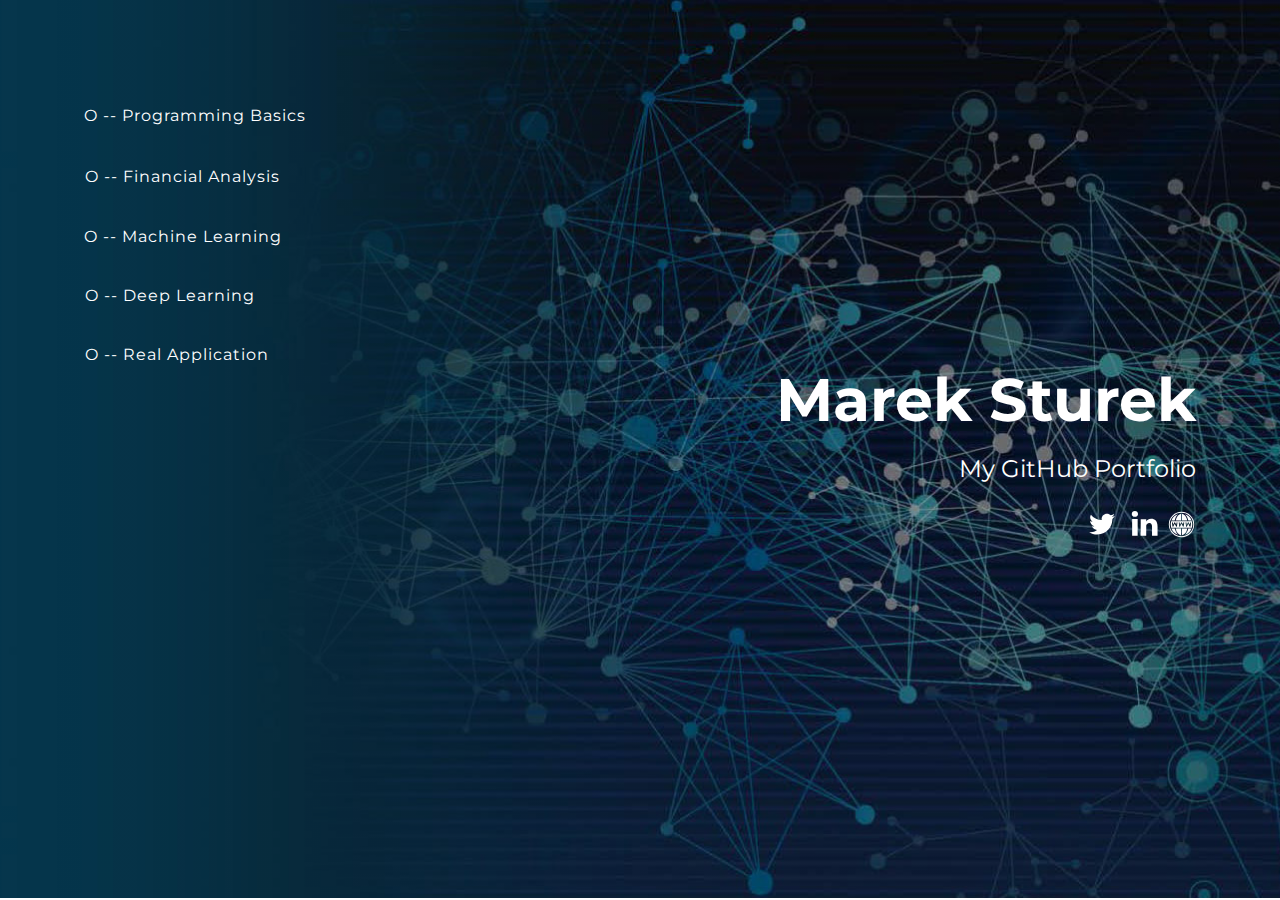
==== Page-1.html @ 482844d3 "Update Page-1.html" ====
<!DOCTYPE html>
<html style="font-size: 16px;">
  <head>
    <meta name="viewport" content="width=device-width, initial-scale=1.0">
    <meta charset="utf-8">
    <meta name="keywords" content="Marek Sturek, My GitHub Portfolio">
    <meta name="description" content="">
    <meta name="page_type" content="np-template-header-footer-from-plugin">
    <title>Page 1</title>
    <link rel="stylesheet" href="nicepage.css" media="screen">
<link rel="stylesheet" href="Page-1.css" media="screen">
    <script class="u-script" type="text/javascript" src="jquery.js" defer=""></script>
    <script class="u-script" type="text/javascript" src="nicepage.js" defer=""></script>
    <meta name="generator" content="Nicepage 2.26.5, nicepage.com">
    <link id="u-theme-google-font" rel="stylesheet" href="https://fonts.googleapis.com/css?family=Open+Sans:300,300i,400,400i,600,600i,700,700i,800,800i">
    <link id="u-page-google-font" rel="stylesheet" href="https://fonts.googleapis.com/css?family=Montserrat:100,100i,200,200i,300,300i,400,400i,500,500i,600,600i,700,700i,800,800i,900,900i">
    
    
    <script type="application/ld+json">{
		"@context": "http://schema.org",
		"@type": "Organization",
		"name": "mareksturekgithub",
		"url": "index.html"
}</script>
    <meta property="og:title" content="Page 1">
    <meta property="og:type" content="website">
    <meta name="theme-color" content="#73a3de">
    <link rel="canonical" href="index.html">
    <meta property="og:url" content="index.html">
  </head>
  <body class="u-body">
    <section class="u-clearfix u-image u-shading u-section-1" src="" id="sec-0c7f">
      <div class="u-clearfix u-sheet u-sheet-1">
        <div class="u-border-1 u-border-white u-line u-line-vertical u-line-1"></div>
        <a href="https://github.com/mareksturek/deep-learning" class="u-btn u-button-style u-custom-font u-font-montserrat u-none u-btn-1">| -- Deep Learning</a>
        <a href="https://github.com/mareksturek/deep-learning" class="u-btn u-button-style u-custom-font u-font-montserrat u-none u-btn-2">| -- Deep Learning</a>
        <a href="https://github.com/mareksturek/programming-basics" class="u-btn u-button-style u-custom-font u-font-montserrat u-none u-btn-3">O -- Programming Basics</a>
        <div class="u-shape u-shape-circle u-white u-shape-1"></div>
        <a href="https://github.com/mareksturek/financial-analysis" class="u-btn u-button-style u-custom-font u-font-montserrat u-none u-btn-4">O -- Financial Analysis</a>
        <div class="u-shape u-shape-circle u-white u-shape-2"></div>
        <a href="https://github.com/mareksturek/machine-learning" class="u-btn u-button-style u-custom-font u-font-montserrat u-none u-btn-5">O -- Machine Learning</a>
        <div class="u-shape u-shape-circle u-white u-shape-3"></div>
        <a href="https://github.com/mareksturek/deep-learning" class="u-btn u-button-style u-custom-font u-font-montserrat u-none u-btn-6">O -- Deep Learning</a>
        <div class="u-shape u-shape-circle u-white u-shape-4"></div>
        <a href="https://github.com/mareksturek/real-application" class="u-btn u-button-style u-custom-font u-font-montserrat u-none u-btn-7">O -- Real Application</a>
        <h1 class="u-align-right u-custom-font u-font-montserrat u-text u-title u-text-1">Marek Sturek</h1>
        <div class="u-shape u-shape-circle u-white u-shape-5"></div>
        <h2 class="u-align-right u-custom-font u-font-montserrat u-text u-text-2">My GitHub Portfolio</h2>
        <div class="u-align-left u-social-icons u-spacing-10 u-social-icons-1">
          <a class="u-social-url" target="_blank" href="https://twitter.com/mareksturek"><span class="u-icon u-icon-circle u-social-twitter u-social-type-logo u-icon-1"><svg class="u-svg-link" preserveAspectRatio="xMidYMin slice" viewBox="0 0 112 112" style=""><use xmlns:xlink="http://www.w3.org/1999/xlink" xlink:href="#svg-ea26"></use></svg><svg xmlns="http://www.w3.org/2000/svg" xmlns:xlink="http://www.w3.org/1999/xlink" version="1.1" xml:space="preserve" class="u-svg-content" viewBox="0 0 112 112" x="0px" y="0px" id="svg-ea26"><path d="M92.2,38.2c0,0.8,0,1.6,0,2.3c0,24.3-18.6,52.4-52.6,52.4c-10.6,0.1-20.2-2.9-28.5-8.2 c1.4,0.2,2.9,0.2,4.4,0.2c8.7,0,16.7-2.9,23-7.9c-8.1-0.2-14.9-5.5-17.3-12.8c1.1,0.2,2.4,0.2,3.4,0.2c1.6,0,3.3-0.2,4.8-0.7 c-8.4-1.6-14.9-9.2-14.9-18c0-0.2,0-0.2,0-0.2c2.5,1.4,5.4,2.2,8.4,2.3c-5-3.3-8.3-8.9-8.3-15.4c0-3.4,1-6.5,2.5-9.2 c9.1,11.1,22.7,18.5,38,19.2c-0.2-1.4-0.4-2.8-0.4-4.3c0.1-10,8.3-18.2,18.5-18.2c5.4,0,10.1,2.2,13.5,5.7c4.3-0.8,8.1-2.3,11.7-4.5 c-1.4,4.3-4.3,7.9-8.1,10.1c3.7-0.4,7.3-1.4,10.6-2.9C98.9,32.3,95.7,35.5,92.2,38.2z"></path></svg></span>
          </a>
          <a class="u-social-url" target="_blank" href="https://linkedin.com/in/mareksturek/"><span class="u-icon u-icon-circle u-social-linkedin u-social-type-logo u-icon-2"><svg class="u-svg-link" preserveAspectRatio="xMidYMin slice" viewBox="0 0 112 112" style=""><use xmlns:xlink="http://www.w3.org/1999/xlink" xlink:href="#svg-c230"></use></svg><svg xmlns="http://www.w3.org/2000/svg" xmlns:xlink="http://www.w3.org/1999/xlink" version="1.1" xml:space="preserve" class="u-svg-content" viewBox="0 0 112 112" x="0px" y="0px" id="svg-c230"><path d="M33.8,96.8H14.5v-58h19.3V96.8z M24.1,30.9L24.1,30.9c-6.6,0-10.8-4.5-10.8-10.1c0-5.8,4.3-10.1,10.9-10.1 S34.9,15,35.1,20.8C35.1,26.4,30.8,30.9,24.1,30.9z M103.3,96.8H84.1v-31c0-7.8-2.7-13.1-9.8-13.1c-5.3,0-8.5,3.6-9.9,7.1 c-0.6,1.3-0.6,3-0.6,4.8V97H44.5c0,0,0.3-52.6,0-58h19.3v8.2c2.6-3.9,7.2-9.6,17.4-9.6c12.7,0,22.2,8.4,22.2,26.1V96.8z"></path></svg></span>
          </a>
        </div><span class="u-icon u-icon-circle u-text-white u-icon-3" data-href="https://www.mareksturek.com/" data-target="_blank"><svg class="u-svg-link" preserveAspectRatio="xMidYMin slice" viewBox="0 0 64 64" style=""><use xmlns:xlink="http://www.w3.org/1999/xlink" xlink:href="#svg-a660"></use></svg><svg xmlns="http://www.w3.org/2000/svg" xmlns:xlink="http://www.w3.org/1999/xlink" version="1.1" xml:space="preserve" class="u-svg-content" viewBox="0 0 64 64" id="svg-a660"><g id="WWW"><path d="M9.758,41A24.116,24.116,0,0,0,24.171,54.682c-3.261-2.96-5.84-7.739-7.177-13.682Z"></path><path d="M33,41V55.932C38.3,55.28,42.939,49.487,44.956,41Z"></path><path d="M31,55.932V41H19.044C21.061,49.487,25.705,55.28,31,55.932Z"></path><path d="M54.242,23A24.116,24.116,0,0,0,39.829,9.318c3.261,2.96,5.84,7.739,7.177,13.682Z"></path><path d="M31,23V8.068c-5.3.652-9.939,6.445-11.956,14.932Z"></path><path d="M33,8.068V23H44.956C42.939,14.513,38.3,8.72,33,8.068Z"></path><path d="M24.171,9.318A24.116,24.116,0,0,0,9.758,23h7.236C18.331,17.057,20.91,12.278,24.171,9.318Z"></path><path d="M54.956,25H9.044a23.989,23.989,0,0,0,0,14H54.956a23.989,23.989,0,0,0,0-14ZM21.992,36.124a1,1,0,0,1-.823.862A1.08,1.08,0,0,1,21,37a1,1,0,0,1-.895-.553L17,30.236,13.9,36.447a1,1,0,0,1-1.887-.323l-1-8a1,1,0,0,1,1.984-.248l.591,4.723,2.522-5.046a1.042,1.042,0,0,1,1.79,0L20.417,32.6l.591-4.723a1,1,0,0,1,1.984.248Zm15,0a1,1,0,0,1-.823.862A1.08,1.08,0,0,1,36,37a1,1,0,0,1-.9-.553L32,30.236,28.9,36.447a1,1,0,0,1-1.887-.323l-1-8a1,1,0,1,1,1.984-.248l.591,4.723,2.522-5.046a1.042,1.042,0,0,1,1.79,0L35.417,32.6l.591-4.723a1,1,0,0,1,1.984.248Zm15,0a1,1,0,0,1-.823.862A1.08,1.08,0,0,1,51,37a1,1,0,0,1-.9-.553L47,30.236l-3.1,6.211a1,1,0,0,1-1.887-.323l-1-8a1,1,0,0,1,1.984-.248l.591,4.723,2.522-5.046a1.042,1.042,0,0,1,1.79,0L50.417,32.6l.591-4.723a1,1,0,0,1,1.984.248Z"></path><path d="M39.829,54.682A24.116,24.116,0,0,0,54.242,41H47.006C45.669,46.943,43.09,51.722,39.829,54.682Z"></path><path d="M32,4A28,28,0,1,0,60,32,28.032,28.032,0,0,0,32,4Zm0,54A26,26,0,1,1,58,32,26.03,26.03,0,0,1,32,58Z"></path>
</g></svg></span>
      </div>
    </section>
    
    
    
  </body>
</html>
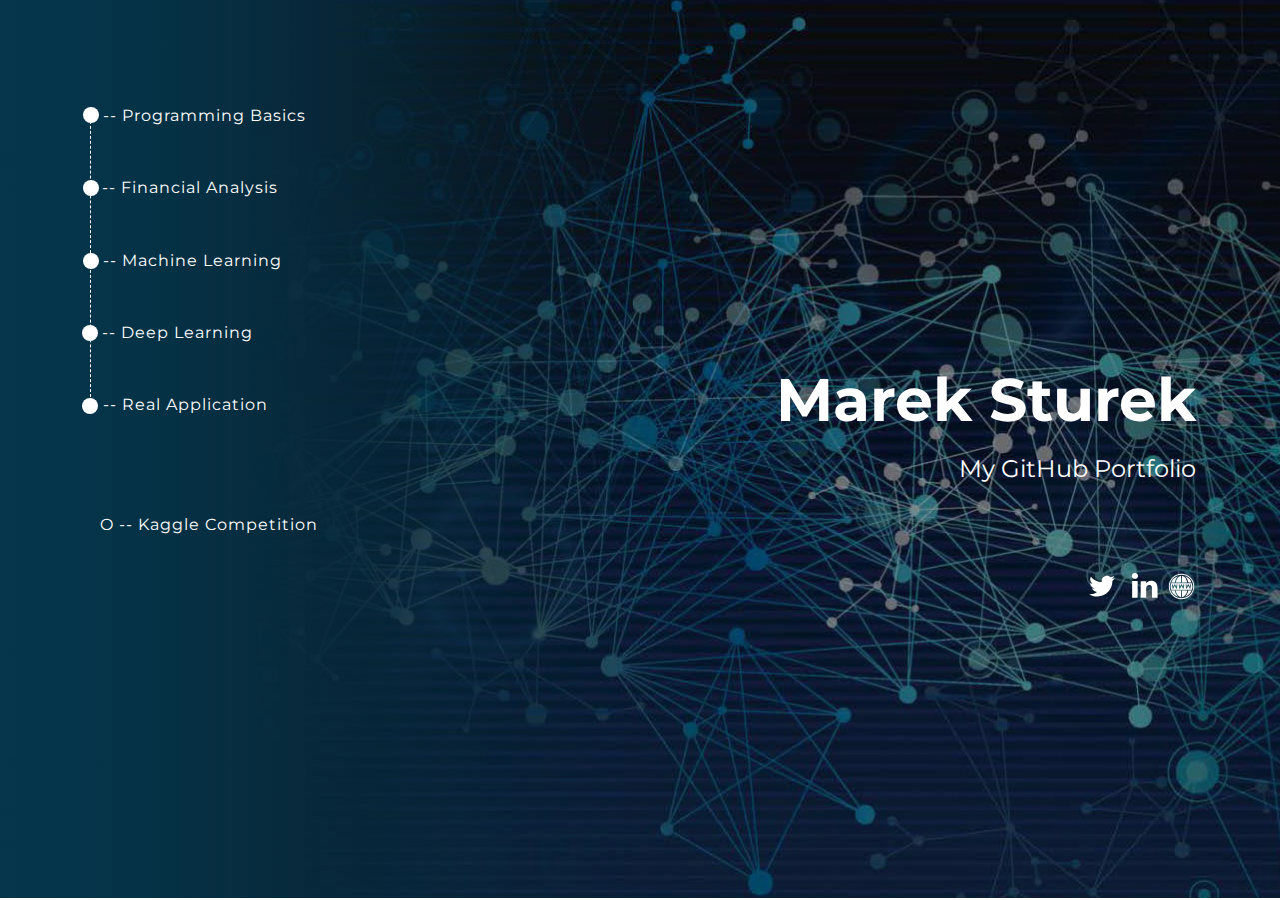
==== commit 2c20f2b9: "Update Page-1.html" ====
--- a/Page-1.html
+++ b/Page-1.html
@@ -45,7 +45,9 @@
         <a href="https://github.com/mareksturek/real-application" class="u-btn u-button-style u-custom-font u-font-montserrat u-none u-btn-7">O -- Real Application</a>
         <h1 class="u-align-right u-custom-font u-font-montserrat u-text u-title u-text-1">Marek Sturek</h1>
         <div class="u-shape u-shape-circle u-white u-shape-5"></div>
+        <div class="u-shape u-shape-circle u-white u-shape-6"></div>
         <h2 class="u-align-right u-custom-font u-font-montserrat u-text u-text-2">My GitHub Portfolio</h2>
+        <a href="https://github.com/mareksturek/kaggle-competition" class="u-btn u-button-style u-custom-font u-font-montserrat u-none u-btn-8">O -- Kaggle Competition</a>
         <div class="u-align-left u-social-icons u-spacing-10 u-social-icons-1">
           <a class="u-social-url" target="_blank" href="https://twitter.com/mareksturek"><span class="u-icon u-icon-circle u-social-twitter u-social-type-logo u-icon-1"><svg class="u-svg-link" preserveAspectRatio="xMidYMin slice" viewBox="0 0 112 112" style=""><use xmlns:xlink="http://www.w3.org/1999/xlink" xlink:href="#svg-ea26"></use></svg><svg xmlns="http://www.w3.org/2000/svg" xmlns:xlink="http://www.w3.org/1999/xlink" version="1.1" xml:space="preserve" class="u-svg-content" viewBox="0 0 112 112" x="0px" y="0px" id="svg-ea26"><path d="M92.2,38.2c0,0.8,0,1.6,0,2.3c0,24.3-18.6,52.4-52.6,52.4c-10.6,0.1-20.2-2.9-28.5-8.2 c1.4,0.2,2.9,0.2,4.4,0.2c8.7,0,16.7-2.9,23-7.9c-8.1-0.2-14.9-5.5-17.3-12.8c1.1,0.2,2.4,0.2,3.4,0.2c1.6,0,3.3-0.2,4.8-0.7 c-8.4-1.6-14.9-9.2-14.9-18c0-0.2,0-0.2,0-0.2c2.5,1.4,5.4,2.2,8.4,2.3c-5-3.3-8.3-8.9-8.3-15.4c0-3.4,1-6.5,2.5-9.2 c9.1,11.1,22.7,18.5,38,19.2c-0.2-1.4-0.4-2.8-0.4-4.3c0.1-10,8.3-18.2,18.5-18.2c5.4,0,10.1,2.2,13.5,5.7c4.3-0.8,8.1-2.3,11.7-4.5 c-1.4,4.3-4.3,7.9-8.1,10.1c3.7-0.4,7.3-1.4,10.6-2.9C98.9,32.3,95.7,35.5,92.2,38.2z"></path></svg></span>
           </a>
--- a/nicepage.css
+++ b/nicepage.css
@@ -30217,7 +30217,7 @@
 .u-header .u-menu-1 {width: auto} }
 
 @media (max-width: 767px){ .u-header .u-image-1 {width: auto} }
-
+@media (max-width: 575px){ .u-header .u-image-1 {width: 64px} }
  .u-footer .u-sheet-1 {min-height: 120px} 
 @media (max-width: 1199px){ .u-footer .u-sheet-1 {min-height: 99px} }
 @media (max-width: 991px){ .u-footer .u-sheet-1 {min-height: 76px} }
--- a/Page-1.css
+++ b/Page-1.css
@@ -1,63 +1,94 @@
 .u-section-1 {background-image: linear-gradient(0deg, rgba(0,0,0,0.4), rgba(0,0,0,0.4)), url("images/Background.jpg"); background-position: 50% 50%}
 .u-section-1 .u-sheet-1 {min-height: 898px}
+.u-section-1 .u-line-1 {border-style: dashed; left: 20px; top: 111px; position: absolute; height: 296px; transform-origin: center top 0}
 .u-section-1 .u-btn-1 {border-style: none; font-size: 1rem; margin: -53px auto 0 171px; padding: 0}
 .u-section-1 .u-btn-2 {border-style: none; font-size: 1rem; margin: 7px auto 0 202px; padding: 0}
 .u-section-1 .u-btn-3 {border-style: none; font-size: 1rem; margin: 106px auto 0 14px; padding: 0}
-.u-section-1 .u-btn-4 {border-style: none; font-size: 1rem; margin: 39px auto 0 15px; padding: 0}
-.u-section-1 .u-btn-5 {border-style: none; font-size: 1rem; margin: 37px auto 0 14px; padding: 0}
-.u-section-1 .u-btn-6 {border-style: none; font-size: 1rem; margin: 37px auto 0 15px; padding: 0}
-.u-section-1 .u-btn-7 {border-style: none; font-size: 1rem; margin: 37px auto 0 15px; padding: 0}
-.u-section-1 .u-text-1 {font-size: 3.75rem; margin: 0 14px 0 378px}
-.u-section-1 .u-text-2 {font-weight: 400; font-size: 1.5rem; margin: 22px 14px 0 451px}
+.u-section-1 .u-shape-1 {width: 16px; height: 16px; margin: -20px auto 0 13px}
+.u-section-1 .u-btn-4 {border-style: none; font-size: 1rem; margin: 54px auto 0 13px; padding: 0}
+.u-section-1 .u-shape-2 {width: 16px; height: 16px; margin: -20px auto 0 13px}
+.u-section-1 .u-btn-5 {border-style: none; font-size: 1rem; margin: 54px auto 0 14px; padding: 0}
+.u-section-1 .u-shape-3 {width: 16px; height: 16px; margin: -19px auto 0 13px}
+.u-section-1 .u-btn-6 {border-style: none; font-size: 1rem; margin: 53px auto 0 13px; padding: 0}
+.u-section-1 .u-shape-4 {width: 16px; height: 16px; margin: -19px auto 0 12px}
+.u-section-1 .u-btn-7 {border-style: none; font-size: 1rem; margin: 53px auto 0 14px; padding: 0}
+.u-section-1 .u-text-1 {font-size: 3.75rem; margin: -50px 14px 0 378px}
+.u-section-1 .u-shape-5 {width: 16px; height: 16px; margin: -35px auto 0 12px}
+.u-section-1 .u-text-2 {font-weight: 400; font-size: 1.5rem; margin: 41px 14px 0 451px}
 .u-section-1 .u-social-icons-1 {height: 32px; min-height: 16px; width: 74px; min-width: 42px; white-space: nowrap; margin: 24px 50px 0 auto}
 .u-section-1 .u-icon-1 {height: 100%}
 .u-section-1 .u-icon-2 {height: 100%}
 .u-section-1 .u-icon-3 {height: 29px; width: 29px; background-image: none; margin: -30px 14px 60px auto} 
 
 @media (max-width: 1199px){ .u-section-1 .u-sheet-1 {min-height: 740px}
+.u-section-1 .u-line-1 {left: 60px; top: 153px}
 .u-section-1 .u-btn-1 {margin-top: -101px; margin-left: 0}
 .u-section-1 .u-btn-2 {margin-left: 2px}
 .u-section-1 .u-btn-3 {margin-top: 198px; margin-left: 54px}
-.u-section-1 .u-btn-4 {margin-top: 25px; margin-left: 55px}
-.u-section-1 .u-btn-5 {margin-top: 25px; margin-left: 54px}
-.u-section-1 .u-btn-6 {margin-top: 25px; margin-left: 54px}
-.u-section-1 .u-btn-7 {margin-top: 25px; margin-left: 54px}
-.u-section-1 .u-text-1 {width: auto; margin-top: -44px; margin-right: 33px; margin-left: 222px}
-.u-section-1 .u-text-2 {width: auto; margin-top: 20px; margin-right: 33px; margin-left: 132px}
+.u-section-1 .u-shape-1 {margin-left: 53px}
+.u-section-1 .u-btn-4 {margin-left: 55px}
+.u-section-1 .u-shape-2 {margin-left: 53px}
+.u-section-1 .u-btn-5 {margin-top: 55px; margin-left: 54px}
+.u-section-1 .u-shape-3 {margin-top: -20px; margin-left: 53px}
+.u-section-1 .u-btn-6 {margin-top: 54px; margin-left: 54px}
+.u-section-1 .u-shape-4 {margin-top: -18px; margin-left: 52px}
+.u-section-1 .u-btn-7 {margin-top: 51px; margin-left: 54px}
+.u-section-1 .u-text-1 {width: auto; margin-top: -143px; margin-right: 33px; margin-left: 222px}
+.u-section-1 .u-shape-5 {margin-top: 60px; margin-left: 52px}
+.u-section-1 .u-text-2 {width: auto; margin-top: -59px; margin-right: 33px; margin-left: 132px}
 .u-section-1 .u-social-icons-1 {margin-top: 26px; margin-right: 69px}
 .u-section-1 .u-icon-3 {margin-right: 33px} }
 
 @media (max-width: 991px){ .u-section-1 .u-sheet-1 {min-height: 653px}
+.u-section-1 .u-line-1 {left: 25px; top: 72px}
 .u-section-1 .u-btn-1 {margin-top: -154px}
 .u-section-1 .u-btn-2 {margin-left: 0}
 .u-section-1 .u-btn-3 {margin-top: 170px; margin-left: 19px}
-.u-section-1 .u-btn-4 {margin-top: 24px; margin-left: 19px}
-.u-section-1 .u-btn-5 {margin-top: 24px; margin-left: 19px}
-.u-section-1 .u-btn-6 {margin-top: 24px; margin-left: 19px}
-.u-section-1 .u-btn-7 {margin-top: 24px; margin-left: 19px}
-.u-section-1 .u-text-1 {margin-top: 21px; margin-right: 7px; margin-left: 158px}
-.u-section-1 .u-text-2 {margin-top: 7px; margin-right: 7px; margin-left: -7px}
+.u-section-1 .u-shape-1 {margin-top: -17px; margin-left: 18px}
+.u-section-1 .u-btn-4 {margin-top: 52px; margin-left: 19px}
+.u-section-1 .u-shape-2 {margin-left: 17px}
+.u-section-1 .u-btn-5 {margin-left: 19px}
+.u-section-1 .u-shape-3 {margin-left: 18px}
+.u-section-1 .u-btn-6 {margin-left: 19px}
+.u-section-1 .u-shape-4 {margin-left: 17px}
+.u-section-1 .u-btn-7 {margin-top: 52px; margin-left: 19px}
+.u-section-1 .u-text-1 {margin-top: -83px; margin-right: 7px; margin-left: 158px}
+.u-section-1 .u-shape-5 {margin-top: -1px; margin-left: 18px}
+.u-section-1 .u-text-2 {margin-top: -8px; margin-right: 7px; margin-left: 245px}
 .u-section-1 .u-social-icons-1 {margin-top: 19px; margin-right: 43px}
 .u-section-1 .u-icon-3 {margin-right: 7px} }
 
 @media (max-width: 767px){ .u-section-1 .u-sheet-1 {min-height: 859px}
+.u-section-1 .u-line-1 {left: 56px; top: 150px; height: 437px}
 .u-section-1 .u-btn-1 {margin-top: -91px}
 .u-section-1 .u-btn-3 {margin-top: 183px; margin-left: 50px}
-.u-section-1 .u-btn-4 {margin-left: 51px}
-.u-section-1 .u-btn-5 {margin-left: 51px}
-.u-section-1 .u-btn-6 {margin-left: 51px}
-.u-section-1 .u-btn-7 {margin-top: 195px; margin-left: 50px}
-.u-section-1 .u-text-1 {margin-top: -160px; margin-left: 50px}
-.u-section-1 .u-social-icons-1 {margin-top: 15px} }
+.u-section-1 .u-shape-1 {margin-top: -20px; margin-left: 49px}
+.u-section-1 .u-btn-4 {margin-top: 54px; margin-left: 49px}
+.u-section-1 .u-shape-2 {margin-top: -19px; margin-left: 49px}
+.u-section-1 .u-btn-5 {margin-top: 53px; margin-left: 50px}
+.u-section-1 .u-shape-3 {margin-top: -19px; margin-left: 49px}
+.u-section-1 .u-btn-6 {margin-top: 53px; margin-left: 49px}
+.u-section-1 .u-shape-4 {margin-top: -21px; margin-left: 48px}
+.u-section-1 .u-btn-7 {margin-top: 196px; margin-left: 50px}
+.u-section-1 .u-text-1 {margin-top: -156px; margin-left: 50px}
+.u-section-1 .u-shape-5 {margin-top: 71px; margin-left: 48px}
+.u-section-1 .u-text-2 {margin-top: -80px; margin-left: -7px}
+.u-section-1 .u-social-icons-1 {margin-top: 11px} }
 
 @media (max-width: 575px){ .u-section-1 .u-sheet-1 {min-height: 899px}
+.u-section-1 .u-line-1 {left: 20px; top: 90px; height: 203px}
 .u-section-1 .u-btn-1 {margin-top: -117px}
 .u-section-1 .u-btn-3 {margin-top: 151px; margin-left: 14px}
-.u-section-1 .u-btn-4 {margin-top: 26px; margin-left: 14px}
-.u-section-1 .u-btn-5 {margin-top: 26px; margin-left: 14px}
-.u-section-1 .u-btn-6 {margin-top: 26px; margin-left: 14px}
-.u-section-1 .u-btn-7 {margin-top: 27px; margin-left: 14px}
+.u-section-1 .u-shape-1 {margin-top: -19px; margin-left: 13px}
+.u-section-1 .u-btn-4 {margin-top: 29px; margin-left: 14px}
+.u-section-1 .u-shape-2 {margin-left: 12px}
+.u-section-1 .u-btn-5 {margin-top: 29px; margin-left: 14px}
+.u-section-1 .u-shape-3 {margin-left: 12px}
+.u-section-1 .u-btn-6 {margin-top: 29px; margin-left: 14px}
+.u-section-1 .u-shape-4 {margin-top: -19px; margin-left: 12px}
+.u-section-1 .u-btn-7 {margin-top: 30px; margin-left: 14px}
 .u-section-1 .u-text-1 {font-size: 2.25rem; margin-top: 71px; margin-left: 7px}
-.u-section-1 .u-text-2 {margin-top: 14px}
+.u-section-1 .u-shape-5 {margin-top: -130px; margin-left: 12px}
+.u-section-1 .u-text-2 {margin-top: 128px}
 .u-section-1 .u-social-icons-1 {margin-top: 13px}
 .u-section-1 .u-icon-3 {margin-top: -29px} }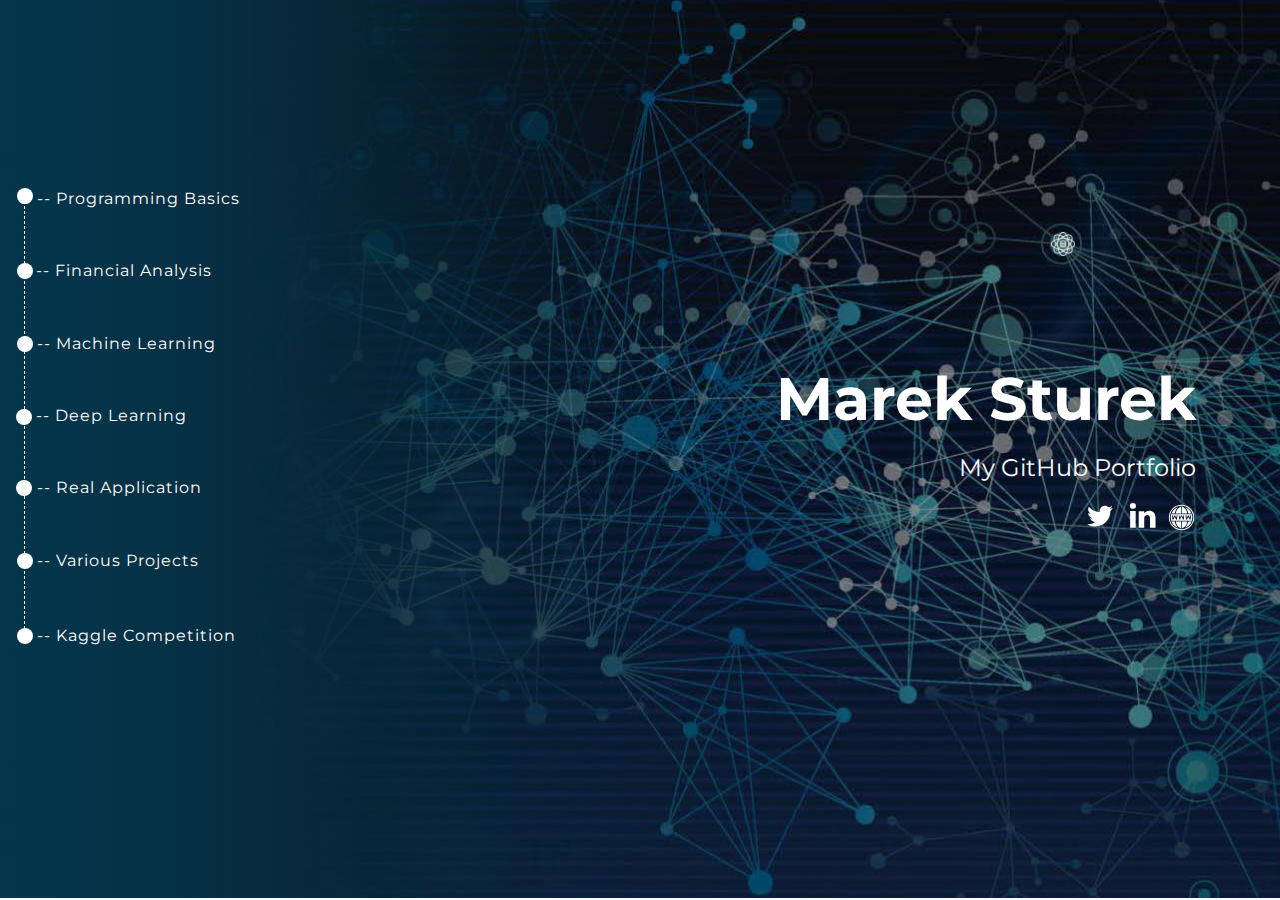
==== commit 98275edf: "Update Page-1.html" ====
--- a/Page-1.html
+++ b/Page-1.html
@@ -11,7 +11,7 @@
 <link rel="stylesheet" href="Page-1.css" media="screen">
     <script class="u-script" type="text/javascript" src="jquery.js" defer=""></script>
     <script class="u-script" type="text/javascript" src="nicepage.js" defer=""></script>
-    <meta name="generator" content="Nicepage 2.26.5, nicepage.com">
+    <meta name="generator" content="Nicepage 2.28.1, nicepage.com">
     <link id="u-theme-google-font" rel="stylesheet" href="https://fonts.googleapis.com/css?family=Open+Sans:300,300i,400,400i,600,600i,700,700i,800,800i">
     <link id="u-page-google-font" rel="stylesheet" href="https://fonts.googleapis.com/css?family=Montserrat:100,100i,200,200i,300,300i,400,400i,500,500i,600,600i,700,700i,800,800i,900,900i">
     
@@ -32,22 +32,19 @@
     <section class="u-clearfix u-image u-shading u-section-1" src="" id="sec-0c7f">
       <div class="u-clearfix u-sheet u-sheet-1">
         <div class="u-border-1 u-border-white u-line u-line-vertical u-line-1"></div>
-        <a href="https://github.com/mareksturek/deep-learning" class="u-btn u-button-style u-custom-font u-font-montserrat u-none u-btn-1">| -- Deep Learning</a>
-        <a href="https://github.com/mareksturek/deep-learning" class="u-btn u-button-style u-custom-font u-font-montserrat u-none u-btn-2">| -- Deep Learning</a>
-        <a href="https://github.com/mareksturek/programming-basics" class="u-btn u-button-style u-custom-font u-font-montserrat u-none u-btn-3">O -- Programming Basics</a>
+        <a href="https://github.com/mareksturek/programming-basics" class="u-btn u-button-style u-custom-font u-font-montserrat u-none u-btn-1">O -- Programming Basics</a>
         <div class="u-shape u-shape-circle u-white u-shape-1"></div>
-        <a href="https://github.com/mareksturek/financial-analysis" class="u-btn u-button-style u-custom-font u-font-montserrat u-none u-btn-4">O -- Financial Analysis</a>
+        <img src="images/ds.png" alt="" class="u-image u-image-default u-image-1" data-image-width="100" data-image-height="100" data-href="https://github.com/mareksturek/mareksturek.github.io/blob/master/mydsportfolio.pdf">
+        <a href="https://github.com/mareksturek/financial-analysis" class="u-btn u-button-style u-custom-font u-font-montserrat u-none u-btn-2">O -- Financial Analysis</a>
         <div class="u-shape u-shape-circle u-white u-shape-2"></div>
-        <a href="https://github.com/mareksturek/machine-learning" class="u-btn u-button-style u-custom-font u-font-montserrat u-none u-btn-5">O -- Machine Learning</a>
+        <a href="https://github.com/mareksturek/machine-learning" class="u-btn u-button-style u-custom-font u-font-montserrat u-none u-btn-3">O -- Machine Learning</a>
         <div class="u-shape u-shape-circle u-white u-shape-3"></div>
-        <a href="https://github.com/mareksturek/deep-learning" class="u-btn u-button-style u-custom-font u-font-montserrat u-none u-btn-6">O -- Deep Learning</a>
+        <a href="https://github.com/mareksturek/deep-learning" class="u-btn u-button-style u-custom-font u-font-montserrat u-none u-btn-4">O -- Deep Learning</a>
         <div class="u-shape u-shape-circle u-white u-shape-4"></div>
-        <a href="https://github.com/mareksturek/real-application" class="u-btn u-button-style u-custom-font u-font-montserrat u-none u-btn-7">O -- Real Application</a>
         <h1 class="u-align-right u-custom-font u-font-montserrat u-text u-title u-text-1">Marek Sturek</h1>
+        <a href="https://github.com/mareksturek/real-application" class="u-btn u-button-style u-custom-font u-font-montserrat u-none u-btn-5">O -- Real Application</a>
         <div class="u-shape u-shape-circle u-white u-shape-5"></div>
-        <div class="u-shape u-shape-circle u-white u-shape-6"></div>
         <h2 class="u-align-right u-custom-font u-font-montserrat u-text u-text-2">My GitHub Portfolio</h2>
-        <a href="https://github.com/mareksturek/kaggle-competition" class="u-btn u-button-style u-custom-font u-font-montserrat u-none u-btn-8">O -- Kaggle Competition</a>
         <div class="u-align-left u-social-icons u-spacing-10 u-social-icons-1">
           <a class="u-social-url" target="_blank" href="https://twitter.com/mareksturek"><span class="u-icon u-icon-circle u-social-twitter u-social-type-logo u-icon-1"><svg class="u-svg-link" preserveAspectRatio="xMidYMin slice" viewBox="0 0 112 112" style=""><use xmlns:xlink="http://www.w3.org/1999/xlink" xlink:href="#svg-ea26"></use></svg><svg xmlns="http://www.w3.org/2000/svg" xmlns:xlink="http://www.w3.org/1999/xlink" version="1.1" xml:space="preserve" class="u-svg-content" viewBox="0 0 112 112" x="0px" y="0px" id="svg-ea26"><path d="M92.2,38.2c0,0.8,0,1.6,0,2.3c0,24.3-18.6,52.4-52.6,52.4c-10.6,0.1-20.2-2.9-28.5-8.2 c1.4,0.2,2.9,0.2,4.4,0.2c8.7,0,16.7-2.9,23-7.9c-8.1-0.2-14.9-5.5-17.3-12.8c1.1,0.2,2.4,0.2,3.4,0.2c1.6,0,3.3-0.2,4.8-0.7 c-8.4-1.6-14.9-9.2-14.9-18c0-0.2,0-0.2,0-0.2c2.5,1.4,5.4,2.2,8.4,2.3c-5-3.3-8.3-8.9-8.3-15.4c0-3.4,1-6.5,2.5-9.2 c9.1,11.1,22.7,18.5,38,19.2c-0.2-1.4-0.4-2.8-0.4-4.3c0.1-10,8.3-18.2,18.5-18.2c5.4,0,10.1,2.2,13.5,5.7c4.3-0.8,8.1-2.3,11.7-4.5 c-1.4,4.3-4.3,7.9-8.1,10.1c3.7-0.4,7.3-1.4,10.6-2.9C98.9,32.3,95.7,35.5,92.2,38.2z"></path></svg></span>
           </a>
@@ -55,6 +52,10 @@
           </a>
         </div><span class="u-icon u-icon-circle u-text-white u-icon-3" data-href="https://www.mareksturek.com/" data-target="_blank"><svg class="u-svg-link" preserveAspectRatio="xMidYMin slice" viewBox="0 0 64 64" style=""><use xmlns:xlink="http://www.w3.org/1999/xlink" xlink:href="#svg-a660"></use></svg><svg xmlns="http://www.w3.org/2000/svg" xmlns:xlink="http://www.w3.org/1999/xlink" version="1.1" xml:space="preserve" class="u-svg-content" viewBox="0 0 64 64" id="svg-a660"><g id="WWW"><path d="M9.758,41A24.116,24.116,0,0,0,24.171,54.682c-3.261-2.96-5.84-7.739-7.177-13.682Z"></path><path d="M33,41V55.932C38.3,55.28,42.939,49.487,44.956,41Z"></path><path d="M31,55.932V41H19.044C21.061,49.487,25.705,55.28,31,55.932Z"></path><path d="M54.242,23A24.116,24.116,0,0,0,39.829,9.318c3.261,2.96,5.84,7.739,7.177,13.682Z"></path><path d="M31,23V8.068c-5.3.652-9.939,6.445-11.956,14.932Z"></path><path d="M33,8.068V23H44.956C42.939,14.513,38.3,8.72,33,8.068Z"></path><path d="M24.171,9.318A24.116,24.116,0,0,0,9.758,23h7.236C18.331,17.057,20.91,12.278,24.171,9.318Z"></path><path d="M54.956,25H9.044a23.989,23.989,0,0,0,0,14H54.956a23.989,23.989,0,0,0,0-14ZM21.992,36.124a1,1,0,0,1-.823.862A1.08,1.08,0,0,1,21,37a1,1,0,0,1-.895-.553L17,30.236,13.9,36.447a1,1,0,0,1-1.887-.323l-1-8a1,1,0,0,1,1.984-.248l.591,4.723,2.522-5.046a1.042,1.042,0,0,1,1.79,0L20.417,32.6l.591-4.723a1,1,0,0,1,1.984.248Zm15,0a1,1,0,0,1-.823.862A1.08,1.08,0,0,1,36,37a1,1,0,0,1-.9-.553L32,30.236,28.9,36.447a1,1,0,0,1-1.887-.323l-1-8a1,1,0,1,1,1.984-.248l.591,4.723,2.522-5.046a1.042,1.042,0,0,1,1.79,0L35.417,32.6l.591-4.723a1,1,0,0,1,1.984.248Zm15,0a1,1,0,0,1-.823.862A1.08,1.08,0,0,1,51,37a1,1,0,0,1-.9-.553L47,30.236l-3.1,6.211a1,1,0,0,1-1.887-.323l-1-8a1,1,0,0,1,1.984-.248l.591,4.723,2.522-5.046a1.042,1.042,0,0,1,1.79,0L50.417,32.6l.591-4.723a1,1,0,0,1,1.984.248Z"></path><path d="M39.829,54.682A24.116,24.116,0,0,0,54.242,41H47.006C45.669,46.943,43.09,51.722,39.829,54.682Z"></path><path d="M32,4A28,28,0,1,0,60,32,28.032,28.032,0,0,0,32,4Zm0,54A26,26,0,1,1,58,32,26.03,26.03,0,0,1,32,58Z"></path>
 </g></svg></span>
+        <div class="u-shape u-shape-circle u-white u-shape-6"></div>
+        <a href="https://github.com/mareksturek/various-projects" class="u-btn u-button-style u-custom-font u-font-montserrat u-none u-btn-6">O -- Various Projects</a>
+        <div class="u-shape u-shape-circle u-white u-shape-7"></div>
+        <a href="https://github.com/mareksturek/kaggle-competition" class="u-btn u-button-style u-custom-font u-font-montserrat u-none u-btn-7">O -- Kaggle Competition</a>
       </div>
     </section>
     
--- a/nicepage.css
+++ b/nicepage.css
@@ -4305,7 +4305,6 @@
 .u-text:not(ul):not(ol):not(p):not(.u-post-content):not(.u-block-content):not(.u-product-desc) a,
 .u-text:not(ul):not(ol):not(p):not(.u-post-content):not(.u-block-content):not(.u-product-desc) a:hover {
   text-decoration: none;
-  border-width: 0;
 }
 .u-link,
 a {
@@ -4405,6 +4404,7 @@
   transition: border-color ease-in-out 0.15s, box-shadow ease-in-out 0.15s;
   background-color: transparent;
   color: inherit;
+  height: auto;
 }
 .u-form-horizontal label,
 .u-form-horizontal input {
@@ -5097,6 +5097,9 @@
 .u-form .u-form-vertical .u-form-group.u-form-agree {
   align-items: baseline;
 }
+.u-form-send-message {
+  z-index: 1;
+}
 .u-form-send-error {
   background: #F95D51;
 }
@@ -7333,6 +7336,413 @@
 blockquote.u-text.u-indent-0 {
   padding-left: 0px;
 }
+ul.u-text li:last-child {
+  margin-bottom: 0;
+}
+.u-vertical-spacing.u-spacing-100 > li:not(:last-child) {
+  margin-right: 0 !important;
+  margin-bottom: 100px;
+}
+.u-vertical-spacing.u-spacing-99 > li:not(:last-child) {
+  margin-right: 0 !important;
+  margin-bottom: 99px;
+}
+.u-vertical-spacing.u-spacing-98 > li:not(:last-child) {
+  margin-right: 0 !important;
+  margin-bottom: 98px;
+}
+.u-vertical-spacing.u-spacing-97 > li:not(:last-child) {
+  margin-right: 0 !important;
+  margin-bottom: 97px;
+}
+.u-vertical-spacing.u-spacing-96 > li:not(:last-child) {
+  margin-right: 0 !important;
+  margin-bottom: 96px;
+}
+.u-vertical-spacing.u-spacing-95 > li:not(:last-child) {
+  margin-right: 0 !important;
+  margin-bottom: 95px;
+}
+.u-vertical-spacing.u-spacing-94 > li:not(:last-child) {
+  margin-right: 0 !important;
+  margin-bottom: 94px;
+}
+.u-vertical-spacing.u-spacing-93 > li:not(:last-child) {
+  margin-right: 0 !important;
+  margin-bottom: 93px;
+}
+.u-vertical-spacing.u-spacing-92 > li:not(:last-child) {
+  margin-right: 0 !important;
+  margin-bottom: 92px;
+}
+.u-vertical-spacing.u-spacing-91 > li:not(:last-child) {
+  margin-right: 0 !important;
+  margin-bottom: 91px;
+}
+.u-vertical-spacing.u-spacing-90 > li:not(:last-child) {
+  margin-right: 0 !important;
+  margin-bottom: 90px;
+}
+.u-vertical-spacing.u-spacing-89 > li:not(:last-child) {
+  margin-right: 0 !important;
+  margin-bottom: 89px;
+}
+.u-vertical-spacing.u-spacing-88 > li:not(:last-child) {
+  margin-right: 0 !important;
+  margin-bottom: 88px;
+}
+.u-vertical-spacing.u-spacing-87 > li:not(:last-child) {
+  margin-right: 0 !important;
+  margin-bottom: 87px;
+}
+.u-vertical-spacing.u-spacing-86 > li:not(:last-child) {
+  margin-right: 0 !important;
+  margin-bottom: 86px;
+}
+.u-vertical-spacing.u-spacing-85 > li:not(:last-child) {
+  margin-right: 0 !important;
+  margin-bottom: 85px;
+}
+.u-vertical-spacing.u-spacing-84 > li:not(:last-child) {
+  margin-right: 0 !important;
+  margin-bottom: 84px;
+}
+.u-vertical-spacing.u-spacing-83 > li:not(:last-child) {
+  margin-right: 0 !important;
+  margin-bottom: 83px;
+}
+.u-vertical-spacing.u-spacing-82 > li:not(:last-child) {
+  margin-right: 0 !important;
+  margin-bottom: 82px;
+}
+.u-vertical-spacing.u-spacing-81 > li:not(:last-child) {
+  margin-right: 0 !important;
+  margin-bottom: 81px;
+}
+.u-vertical-spacing.u-spacing-80 > li:not(:last-child) {
+  margin-right: 0 !important;
+  margin-bottom: 80px;
+}
+.u-vertical-spacing.u-spacing-79 > li:not(:last-child) {
+  margin-right: 0 !important;
+  margin-bottom: 79px;
+}
+.u-vertical-spacing.u-spacing-78 > li:not(:last-child) {
+  margin-right: 0 !important;
+  margin-bottom: 78px;
+}
+.u-vertical-spacing.u-spacing-77 > li:not(:last-child) {
+  margin-right: 0 !important;
+  margin-bottom: 77px;
+}
+.u-vertical-spacing.u-spacing-76 > li:not(:last-child) {
+  margin-right: 0 !important;
+  margin-bottom: 76px;
+}
+.u-vertical-spacing.u-spacing-75 > li:not(:last-child) {
+  margin-right: 0 !important;
+  margin-bottom: 75px;
+}
+.u-vertical-spacing.u-spacing-74 > li:not(:last-child) {
+  margin-right: 0 !important;
+  margin-bottom: 74px;
+}
+.u-vertical-spacing.u-spacing-73 > li:not(:last-child) {
+  margin-right: 0 !important;
+  margin-bottom: 73px;
+}
+.u-vertical-spacing.u-spacing-72 > li:not(:last-child) {
+  margin-right: 0 !important;
+  margin-bottom: 72px;
+}
+.u-vertical-spacing.u-spacing-71 > li:not(:last-child) {
+  margin-right: 0 !important;
+  margin-bottom: 71px;
+}
+.u-vertical-spacing.u-spacing-70 > li:not(:last-child) {
+  margin-right: 0 !important;
+  margin-bottom: 70px;
+}
+.u-vertical-spacing.u-spacing-69 > li:not(:last-child) {
+  margin-right: 0 !important;
+  margin-bottom: 69px;
+}
+.u-vertical-spacing.u-spacing-68 > li:not(:last-child) {
+  margin-right: 0 !important;
+  margin-bottom: 68px;
+}
+.u-vertical-spacing.u-spacing-67 > li:not(:last-child) {
+  margin-right: 0 !important;
+  margin-bottom: 67px;
+}
+.u-vertical-spacing.u-spacing-66 > li:not(:last-child) {
+  margin-right: 0 !important;
+  margin-bottom: 66px;
+}
+.u-vertical-spacing.u-spacing-65 > li:not(:last-child) {
+  margin-right: 0 !important;
+  margin-bottom: 65px;
+}
+.u-vertical-spacing.u-spacing-64 > li:not(:last-child) {
+  margin-right: 0 !important;
+  margin-bottom: 64px;
+}
+.u-vertical-spacing.u-spacing-63 > li:not(:last-child) {
+  margin-right: 0 !important;
+  margin-bottom: 63px;
+}
+.u-vertical-spacing.u-spacing-62 > li:not(:last-child) {
+  margin-right: 0 !important;
+  margin-bottom: 62px;
+}
+.u-vertical-spacing.u-spacing-61 > li:not(:last-child) {
+  margin-right: 0 !important;
+  margin-bottom: 61px;
+}
+.u-vertical-spacing.u-spacing-60 > li:not(:last-child) {
+  margin-right: 0 !important;
+  margin-bottom: 60px;
+}
+.u-vertical-spacing.u-spacing-59 > li:not(:last-child) {
+  margin-right: 0 !important;
+  margin-bottom: 59px;
+}
+.u-vertical-spacing.u-spacing-58 > li:not(:last-child) {
+  margin-right: 0 !important;
+  margin-bottom: 58px;
+}
+.u-vertical-spacing.u-spacing-57 > li:not(:last-child) {
+  margin-right: 0 !important;
+  margin-bottom: 57px;
+}
+.u-vertical-spacing.u-spacing-56 > li:not(:last-child) {
+  margin-right: 0 !important;
+  margin-bottom: 56px;
+}
+.u-vertical-spacing.u-spacing-55 > li:not(:last-child) {
+  margin-right: 0 !important;
+  margin-bottom: 55px;
+}
+.u-vertical-spacing.u-spacing-54 > li:not(:last-child) {
+  margin-right: 0 !important;
+  margin-bottom: 54px;
+}
+.u-vertical-spacing.u-spacing-53 > li:not(:last-child) {
+  margin-right: 0 !important;
+  margin-bottom: 53px;
+}
+.u-vertical-spacing.u-spacing-52 > li:not(:last-child) {
+  margin-right: 0 !important;
+  margin-bottom: 52px;
+}
+.u-vertical-spacing.u-spacing-51 > li:not(:last-child) {
+  margin-right: 0 !important;
+  margin-bottom: 51px;
+}
+.u-vertical-spacing.u-spacing-50 > li:not(:last-child) {
+  margin-right: 0 !important;
+  margin-bottom: 50px;
+}
+.u-vertical-spacing.u-spacing-49 > li:not(:last-child) {
+  margin-right: 0 !important;
+  margin-bottom: 49px;
+}
+.u-vertical-spacing.u-spacing-48 > li:not(:last-child) {
+  margin-right: 0 !important;
+  margin-bottom: 48px;
+}
+.u-vertical-spacing.u-spacing-47 > li:not(:last-child) {
+  margin-right: 0 !important;
+  margin-bottom: 47px;
+}
+.u-vertical-spacing.u-spacing-46 > li:not(:last-child) {
+  margin-right: 0 !important;
+  margin-bottom: 46px;
+}
+.u-vertical-spacing.u-spacing-45 > li:not(:last-child) {
+  margin-right: 0 !important;
+  margin-bottom: 45px;
+}
+.u-vertical-spacing.u-spacing-44 > li:not(:last-child) {
+  margin-right: 0 !important;
+  margin-bottom: 44px;
+}
+.u-vertical-spacing.u-spacing-43 > li:not(:last-child) {
+  margin-right: 0 !important;
+  margin-bottom: 43px;
+}
+.u-vertical-spacing.u-spacing-42 > li:not(:last-child) {
+  margin-right: 0 !important;
+  margin-bottom: 42px;
+}
+.u-vertical-spacing.u-spacing-41 > li:not(:last-child) {
+  margin-right: 0 !important;
+  margin-bottom: 41px;
+}
+.u-vertical-spacing.u-spacing-40 > li:not(:last-child) {
+  margin-right: 0 !important;
+  margin-bottom: 40px;
+}
+.u-vertical-spacing.u-spacing-39 > li:not(:last-child) {
+  margin-right: 0 !important;
+  margin-bottom: 39px;
+}
+.u-vertical-spacing.u-spacing-38 > li:not(:last-child) {
+  margin-right: 0 !important;
+  margin-bottom: 38px;
+}
+.u-vertical-spacing.u-spacing-37 > li:not(:last-child) {
+  margin-right: 0 !important;
+  margin-bottom: 37px;
+}
+.u-vertical-spacing.u-spacing-36 > li:not(:last-child) {
+  margin-right: 0 !important;
+  margin-bottom: 36px;
+}
+.u-vertical-spacing.u-spacing-35 > li:not(:last-child) {
+  margin-right: 0 !important;
+  margin-bottom: 35px;
+}
+.u-vertical-spacing.u-spacing-34 > li:not(:last-child) {
+  margin-right: 0 !important;
+  margin-bottom: 34px;
+}
+.u-vertical-spacing.u-spacing-33 > li:not(:last-child) {
+  margin-right: 0 !important;
+  margin-bottom: 33px;
+}
+.u-vertical-spacing.u-spacing-32 > li:not(:last-child) {
+  margin-right: 0 !important;
+  margin-bottom: 32px;
+}
+.u-vertical-spacing.u-spacing-31 > li:not(:last-child) {
+  margin-right: 0 !important;
+  margin-bottom: 31px;
+}
+.u-vertical-spacing.u-spacing-30 > li:not(:last-child) {
+  margin-right: 0 !important;
+  margin-bottom: 30px;
+}
+.u-vertical-spacing.u-spacing-29 > li:not(:last-child) {
+  margin-right: 0 !important;
+  margin-bottom: 29px;
+}
+.u-vertical-spacing.u-spacing-28 > li:not(:last-child) {
+  margin-right: 0 !important;
+  margin-bottom: 28px;
+}
+.u-vertical-spacing.u-spacing-27 > li:not(:last-child) {
+  margin-right: 0 !important;
+  margin-bottom: 27px;
+}
+.u-vertical-spacing.u-spacing-26 > li:not(:last-child) {
+  margin-right: 0 !important;
+  margin-bottom: 26px;
+}
+.u-vertical-spacing.u-spacing-25 > li:not(:last-child) {
+  margin-right: 0 !important;
+  margin-bottom: 25px;
+}
+.u-vertical-spacing.u-spacing-24 > li:not(:last-child) {
+  margin-right: 0 !important;
+  margin-bottom: 24px;
+}
+.u-vertical-spacing.u-spacing-23 > li:not(:last-child) {
+  margin-right: 0 !important;
+  margin-bottom: 23px;
+}
+.u-vertical-spacing.u-spacing-22 > li:not(:last-child) {
+  margin-right: 0 !important;
+  margin-bottom: 22px;
+}
+.u-vertical-spacing.u-spacing-21 > li:not(:last-child) {
+  margin-right: 0 !important;
+  margin-bottom: 21px;
+}
+.u-vertical-spacing.u-spacing-20 > li:not(:last-child) {
+  margin-right: 0 !important;
+  margin-bottom: 20px;
+}
+.u-vertical-spacing.u-spacing-19 > li:not(:last-child) {
+  margin-right: 0 !important;
+  margin-bottom: 19px;
+}
+.u-vertical-spacing.u-spacing-18 > li:not(:last-child) {
+  margin-right: 0 !important;
+  margin-bottom: 18px;
+}
+.u-vertical-spacing.u-spacing-17 > li:not(:last-child) {
+  margin-right: 0 !important;
+  margin-bottom: 17px;
+}
+.u-vertical-spacing.u-spacing-16 > li:not(:last-child) {
+  margin-right: 0 !important;
+  margin-bottom: 16px;
+}
+.u-vertical-spacing.u-spacing-15 > li:not(:last-child) {
+  margin-right: 0 !important;
+  margin-bottom: 15px;
+}
+.u-vertical-spacing.u-spacing-14 > li:not(:last-child) {
+  margin-right: 0 !important;
+  margin-bottom: 14px;
+}
+.u-vertical-spacing.u-spacing-13 > li:not(:last-child) {
+  margin-right: 0 !important;
+  margin-bottom: 13px;
+}
+.u-vertical-spacing.u-spacing-12 > li:not(:last-child) {
+  margin-right: 0 !important;
+  margin-bottom: 12px;
+}
+.u-vertical-spacing.u-spacing-11 > li:not(:last-child) {
+  margin-right: 0 !important;
+  margin-bottom: 11px;
+}
+.u-vertical-spacing.u-spacing-10 > li:not(:last-child) {
+  margin-right: 0 !important;
+  margin-bottom: 10px;
+}
+.u-vertical-spacing.u-spacing-9 > li:not(:last-child) {
+  margin-right: 0 !important;
+  margin-bottom: 9px;
+}
+.u-vertical-spacing.u-spacing-8 > li:not(:last-child) {
+  margin-right: 0 !important;
+  margin-bottom: 8px;
+}
+.u-vertical-spacing.u-spacing-7 > li:not(:last-child) {
+  margin-right: 0 !important;
+  margin-bottom: 7px;
+}
+.u-vertical-spacing.u-spacing-6 > li:not(:last-child) {
+  margin-right: 0 !important;
+  margin-bottom: 6px;
+}
+.u-vertical-spacing.u-spacing-5 > li:not(:last-child) {
+  margin-right: 0 !important;
+  margin-bottom: 5px;
+}
+.u-vertical-spacing.u-spacing-4 > li:not(:last-child) {
+  margin-right: 0 !important;
+  margin-bottom: 4px;
+}
+.u-vertical-spacing.u-spacing-3 > li:not(:last-child) {
+  margin-right: 0 !important;
+  margin-bottom: 3px;
+}
+.u-vertical-spacing.u-spacing-2 > li:not(:last-child) {
+  margin-right: 0 !important;
+  margin-bottom: 2px;
+}
+.u-vertical-spacing.u-spacing-1 > li:not(:last-child) {
+  margin-right: 0 !important;
+  margin-bottom: 1px;
+}
+.u-vertical-spacing.u-spacing-0 > li:not(:last-child) {
+  margin-right: 0 !important;
+  margin-bottom: 0px;
+}
 .u-backlink {
   position: relative;
   text-align: center;
@@ -7418,7 +7828,6 @@
 .u-image,
 .u-background-effect-image,
 .u-video-poster {
-  border-width: 0;
   object-fit: cover;
   display: block;
   vertical-align: middle;
@@ -7669,6 +8078,11 @@
     flex-direction: column;
   }
 }
+.u-valign-middle > *,
+.u-valign-top > *,
+.u-valign-bottom > * {
+  flex-shrink: 0;
+}
 .u-valign-middle {
   justify-content: center;
 }
@@ -11341,6 +11755,10 @@
   background-color: transparent !important;
   background-image: none !important;
 }
+.u-offcanvas-opened .u-header.u-sticky {
+  z-index: auto;
+  position: absolute !important;
+}
 .u-hide-header .u-header,
 .u-hide-footer .u-footer {
   display: none;
@@ -13153,7 +13571,6 @@
 }
 .u-group {
   display: flex;
-  border-width: 0;
 }
 .u-line.u-line-horizontal {
   border-right-width: 0;
@@ -13164,9 +13581,6 @@
   border-right-width: 0;
   border-bottom-width: 0;
   border-top-width: 0;
-}
-.u-shape {
-  border-width: 0;
 }
 .u-shape-svg {
   border: none !important;
@@ -15910,6 +16324,44 @@
   color: #CCC;
   text-decoration: underline;
 }
+/* previews */
+.pswp__caption {
+  text-align: center;
+}
+.pswp__caption__center {
+  bottom: 3em;
+}
+.pswp__previews {
+  position: absolute;
+  bottom: 0;
+  left: 0;
+  width: 100%;
+  display: flex;
+  flex-flow: row;
+  justify-content: center;
+  background-color: rgba(0, 0, 0, 0.3);
+  overflow: auto;
+  scrollbar-width: none;
+}
+.pswp__previews img {
+  width: 5em;
+  height: 5em;
+  object-fit: cover;
+  opacity: 0.3;
+  transition: opacity 0.3s;
+  cursor: pointer;
+}
+.pswp__previews img:hover {
+  opacity: 1;
+}
+.pswp__previews img.active {
+  opacity: 1;
+  cursor: default;
+}
+.pswp__previews::-webkit-scrollbar {
+  display: none;
+}
+/* end previews  */
 /*end-commonstyles photoswipe*/
 /*begin-commonstyles photoswipe-default*/
 /*! PhotoSwipe Default UI CSS by Dmitry Semenov | photoswipe.com | MIT license */
@@ -16548,8 +17000,26 @@
 .u-no-transition *:after {
   transition: none !important;
 }
-.u-gallery-item {
-  border-width: 0px;
+.u-layout-carousel.u-gallery.u-product-zoom .u-back-slide,
+.u-layout-thumbnails.u-gallery.u-product-zoom .u-back-slide {
+  background-size: contain;
+  background-position: 50% 50%;
+  cursor: zoom-in;
+  overflow: hidden;
+}
+.u-layout-carousel.u-gallery.u-product-zoom .u-back-slide.hover img,
+.u-layout-thumbnails.u-gallery.u-product-zoom .u-back-slide.hover img {
+  opacity: 1;
+}
+.u-layout-carousel.u-gallery.u-product-zoom .u-back-slide img,
+.u-layout-thumbnails.u-gallery.u-product-zoom .u-back-slide img {
+  min-width: 120%;
+  min-height: 120%;
+  height: auto;
+  width: auto;
+  opacity: 0;
+  transition: opacity .5s;
+  pointer-events: none;
 }
 .u-repeater {
   display: grid;
@@ -16558,7 +17028,6 @@
 .u-repeater-item {
   display: flex;
   position: relative;
-  border-width: 0px;
 }
 .u-table table {
   width: 100%;
@@ -16749,24 +17218,34 @@
   font-size: 1em;
   fill: currentColor;
   vertical-align: middle;
+  white-space: nowrap;
+}
+.u-text .u-icon.u-file-icon > img[src],
+.u-btn .u-icon.u-file-icon > img[src],
+.u-table-cell .u-icon.u-file-icon > img[src],
+.u-tab-link .u-icon.u-file-icon > img[src] {
+  display: inline-block;
+  height: 1em;
+  width: auto;
+  line-height: 1;
+  vertical-align: -0.15em;
 }
 .u-text .u-icon > svg,
 .u-btn .u-icon > svg,
 .u-table-cell .u-icon > svg,
 .u-tab-link .u-icon > svg {
   display: inline-block;
-  position: absolute;
-  top: 50%;
-  left: 50%;
   width: 1em;
   height: 1em;
-  transform: translate(-50%, -50%);
   line-height: 1;
-}
-.u-text .u-icon > img,
-.u-btn .u-icon > img,
-.u-table-cell .u-icon > img,
-.u-tab-link .u-icon > img {
+  vertical-align: -0.15em;
+}
+.u-text .u-icon > svg + img,
+.u-btn .u-icon > svg + img,
+.u-table-cell .u-icon > svg + img,
+.u-tab-link .u-icon > svg + img {
+  position: absolute !important;
+  left: 0 !important;
   display: inline !important;
   padding: 0.5em !important;
   margin: 0 !important;
@@ -16785,13 +17264,17 @@
 }
 .u-table-cell .u-btn,
 .u-text .u-btn {
-  display: inline;
+  display: inline-block;
   margin-top: 0;
   margin-bottom: 0;
   vertical-align: baseline;
   white-space: normal;
   text-align: inherit;
 }
+.u-table-cell .u-btn.u-button-link,
+.u-text .u-btn.u-button-link {
+  display: inline;
+}
 .u-slider {
   display: flex;
   flex-direction: column;
@@ -16816,33 +17299,99 @@
   grid-template-columns: repeat(3, auto);
   min-height: 100%;
 }
+.u-layout-thumbnails,
 .u-layout-carousel {
   display: flex;
 }
+.u-layout-thumbnails .u-carousel-inner,
 .u-layout-carousel .u-carousel-inner {
   flex: 1;
 }
+.u-layout-thumbnails .u-carousel-item,
 .u-layout-carousel .u-carousel-item {
   height: 100%;
   flex-direction: column;
 }
+.u-layout-thumbnails .u-carousel-item.u-active,
 .u-layout-carousel .u-carousel-item.u-active,
+.u-layout-thumbnails .u-carousel-item.u-carousel-item-next,
 .u-layout-carousel .u-carousel-item.u-carousel-item-next,
+.u-layout-thumbnails .u-carousel-item.u-carousel-item-prev,
 .u-layout-carousel .u-carousel-item.u-carousel-item-prev {
   display: flex;
 }
+.u-layout-thumbnails .u-carousel-item .u-back-slide,
 .u-layout-carousel .u-carousel-item .u-back-slide {
   position: relative;
 }
-.u-layout-carousel .u-carousel-item .u-over-slide {
+.u-layout-carousel .u-over-slide {
   position: relative;
   height: auto;
 }
-.u-products-item {
-  border-width: 0px;
+.u-layout-thumbnails {
+  flex-direction: column;
+  grid-gap: 0 !important;
+}
+.u-layout-thumbnails .u-over-slide {
+  display: none;
+}
+.u-layout-thumbnails .u-carousel-indicators {
+  display: none;
+}
+.u-layout-thumbnails .u-carousel-thumbnails {
+  padding-left: 0;
+  margin: 0;
+  list-style: none;
+  display: flex;
+  overflow-x: auto;
+}
+.u-layout-thumbnails .u-carousel-thumbnail {
+  flex-shrink: 0;
+  overflow: hidden;
+}
+.u-carousel-thumbnail-image {
+  display: block;
+  width: 100%;
+  height: 100%;
+  object-fit: cover;
+}
+.u-thumbnails-position-bottom {
+  flex-direction: column;
+}
+.u-thumbnails-position-bottom .u-carousel-thumbnails {
+  flex-direction: row;
+  order: 10;
+  overflow-x: auto;
+}
+.u-thumbnails-position-top {
+  flex-direction: column;
+}
+.u-thumbnails-position-top .u-carousel-thumbnails {
+  flex-direction: row;
+  order: -1;
+  overflow-x: auto;
+}
+.u-thumbnails-position-left {
+  flex-direction: row;
+}
+.u-thumbnails-position-left .u-carousel-thumbnails {
+  flex-direction: column;
+  order: -1;
+  overflow-y: auto;
+}
+.u-thumbnails-position-right {
+  flex-direction: row;
+}
+.u-thumbnails-position-right .u-carousel-thumbnails {
+  flex-direction: column;
+  order: 10;
+  overflow-y: auto;
 }
 .u-product {
   display: flex;
+}
+.u-gallery.u-product-control .u-back-image {
+  object-fit: contain;
 }
 .u-product-price {
   display: table;
@@ -16892,7 +17441,6 @@
 .u-dialog {
   display: flex;
   position: relative;
-  border-width: 0;
 }
 .u-dialog-close-button {
   position: absolute;
@@ -16975,7 +17523,6 @@
   margin: 0;
   -webkit-text-decoration-skip: objects;
   border: none;
-  border-width: 0;
   margin: 0 !important;
   position: absolute;
   top: 0;
@@ -17287,9 +17834,6 @@
 .u-carousel-right .u-carousel-inner .u-active.u-carousel-item-left {
   transform: translate3d(100%, 0, 0);
 }
-.u-btn.u-gradient {
-  border-width: 0;
-}
 [class*="u-border-"],
 .u-link[class*="u-border-"] {
   border-style: solid;
@@ -17546,310 +18090,310 @@
 .u-link.u-border-20 {
   border-width: 0 0 20px 0;
 }
-.u-border-radius-0,
-.u-border-radius-0:before,
-.u-border-radius-0 .u-background-effect,
-.u-border-radius-0 > .u-container-layout {
+.u-radius-0,
+.u-radius-0:before,
+.u-radius-0 .u-background-effect,
+.u-radius-0 > .u-container-layout {
   border-radius: 0px !important;
 }
-.u-border-radius-1,
-.u-border-radius-1:before,
-.u-border-radius-1 .u-background-effect,
-.u-border-radius-1 > .u-container-layout {
+.u-radius-1,
+.u-radius-1:before,
+.u-radius-1 .u-background-effect,
+.u-radius-1 > .u-container-layout {
   border-radius: 1px !important;
 }
-.u-border-radius-2,
-.u-border-radius-2:before,
-.u-border-radius-2 .u-background-effect,
-.u-border-radius-2 > .u-container-layout {
+.u-radius-2,
+.u-radius-2:before,
+.u-radius-2 .u-background-effect,
+.u-radius-2 > .u-container-layout {
   border-radius: 2px !important;
 }
-.u-border-radius-3,
-.u-border-radius-3:before,
-.u-border-radius-3 .u-background-effect,
-.u-border-radius-3 > .u-container-layout {
+.u-radius-3,
+.u-radius-3:before,
+.u-radius-3 .u-background-effect,
+.u-radius-3 > .u-container-layout {
   border-radius: 3px !important;
 }
-.u-border-radius-4,
-.u-border-radius-4:before,
-.u-border-radius-4 .u-background-effect,
-.u-border-radius-4 > .u-container-layout {
+.u-radius-4,
+.u-radius-4:before,
+.u-radius-4 .u-background-effect,
+.u-radius-4 > .u-container-layout {
   border-radius: 4px !important;
 }
-.u-border-radius-5,
-.u-border-radius-5:before,
-.u-border-radius-5 .u-background-effect,
-.u-border-radius-5 > .u-container-layout {
+.u-radius-5,
+.u-radius-5:before,
+.u-radius-5 .u-background-effect,
+.u-radius-5 > .u-container-layout {
   border-radius: 5px !important;
 }
-.u-border-radius-6,
-.u-border-radius-6:before,
-.u-border-radius-6 .u-background-effect,
-.u-border-radius-6 > .u-container-layout {
+.u-radius-6,
+.u-radius-6:before,
+.u-radius-6 .u-background-effect,
+.u-radius-6 > .u-container-layout {
   border-radius: 6px !important;
 }
-.u-border-radius-7,
-.u-border-radius-7:before,
-.u-border-radius-7 .u-background-effect,
-.u-border-radius-7 > .u-container-layout {
+.u-radius-7,
+.u-radius-7:before,
+.u-radius-7 .u-background-effect,
+.u-radius-7 > .u-container-layout {
   border-radius: 7px !important;
 }
-.u-border-radius-8,
-.u-border-radius-8:before,
-.u-border-radius-8 .u-background-effect,
-.u-border-radius-8 > .u-container-layout {
+.u-radius-8,
+.u-radius-8:before,
+.u-radius-8 .u-background-effect,
+.u-radius-8 > .u-container-layout {
   border-radius: 8px !important;
 }
-.u-border-radius-9,
-.u-border-radius-9:before,
-.u-border-radius-9 .u-background-effect,
-.u-border-radius-9 > .u-container-layout {
+.u-radius-9,
+.u-radius-9:before,
+.u-radius-9 .u-background-effect,
+.u-radius-9 > .u-container-layout {
   border-radius: 9px !important;
 }
-.u-border-radius-10,
-.u-border-radius-10:before,
-.u-border-radius-10 .u-background-effect,
-.u-border-radius-10 > .u-container-layout {
+.u-radius-10,
+.u-radius-10:before,
+.u-radius-10 .u-background-effect,
+.u-radius-10 > .u-container-layout {
   border-radius: 10px !important;
 }
-.u-border-radius-11,
-.u-border-radius-11:before,
-.u-border-radius-11 .u-background-effect,
-.u-border-radius-11 > .u-container-layout {
+.u-radius-11,
+.u-radius-11:before,
+.u-radius-11 .u-background-effect,
+.u-radius-11 > .u-container-layout {
   border-radius: 11px !important;
 }
-.u-border-radius-12,
-.u-border-radius-12:before,
-.u-border-radius-12 .u-background-effect,
-.u-border-radius-12 > .u-container-layout {
+.u-radius-12,
+.u-radius-12:before,
+.u-radius-12 .u-background-effect,
+.u-radius-12 > .u-container-layout {
   border-radius: 12px !important;
 }
-.u-border-radius-13,
-.u-border-radius-13:before,
-.u-border-radius-13 .u-background-effect,
-.u-border-radius-13 > .u-container-layout {
+.u-radius-13,
+.u-radius-13:before,
+.u-radius-13 .u-background-effect,
+.u-radius-13 > .u-container-layout {
   border-radius: 13px !important;
 }
-.u-border-radius-14,
-.u-border-radius-14:before,
-.u-border-radius-14 .u-background-effect,
-.u-border-radius-14 > .u-container-layout {
+.u-radius-14,
+.u-radius-14:before,
+.u-radius-14 .u-background-effect,
+.u-radius-14 > .u-container-layout {
   border-radius: 14px !important;
 }
-.u-border-radius-15,
-.u-border-radius-15:before,
-.u-border-radius-15 .u-background-effect,
-.u-border-radius-15 > .u-container-layout {
+.u-radius-15,
+.u-radius-15:before,
+.u-radius-15 .u-background-effect,
+.u-radius-15 > .u-container-layout {
   border-radius: 15px !important;
 }
-.u-border-radius-16,
-.u-border-radius-16:before,
-.u-border-radius-16 .u-background-effect,
-.u-border-radius-16 > .u-container-layout {
+.u-radius-16,
+.u-radius-16:before,
+.u-radius-16 .u-background-effect,
+.u-radius-16 > .u-container-layout {
   border-radius: 16px !important;
 }
-.u-border-radius-17,
-.u-border-radius-17:before,
-.u-border-radius-17 .u-background-effect,
-.u-border-radius-17 > .u-container-layout {
+.u-radius-17,
+.u-radius-17:before,
+.u-radius-17 .u-background-effect,
+.u-radius-17 > .u-container-layout {
   border-radius: 17px !important;
 }
-.u-border-radius-18,
-.u-border-radius-18:before,
-.u-border-radius-18 .u-background-effect,
-.u-border-radius-18 > .u-container-layout {
+.u-radius-18,
+.u-radius-18:before,
+.u-radius-18 .u-background-effect,
+.u-radius-18 > .u-container-layout {
   border-radius: 18px !important;
 }
-.u-border-radius-19,
-.u-border-radius-19:before,
-.u-border-radius-19 .u-background-effect,
-.u-border-radius-19 > .u-container-layout {
+.u-radius-19,
+.u-radius-19:before,
+.u-radius-19 .u-background-effect,
+.u-radius-19 > .u-container-layout {
   border-radius: 19px !important;
 }
-.u-border-radius-20,
-.u-border-radius-20:before,
-.u-border-radius-20 .u-background-effect,
-.u-border-radius-20 > .u-container-layout {
+.u-radius-20,
+.u-radius-20:before,
+.u-radius-20 .u-background-effect,
+.u-radius-20 > .u-container-layout {
   border-radius: 20px !important;
 }
-.u-border-radius-21,
-.u-border-radius-21:before,
-.u-border-radius-21 .u-background-effect,
-.u-border-radius-21 > .u-container-layout {
+.u-radius-21,
+.u-radius-21:before,
+.u-radius-21 .u-background-effect,
+.u-radius-21 > .u-container-layout {
   border-radius: 21px !important;
 }
-.u-border-radius-22,
-.u-border-radius-22:before,
-.u-border-radius-22 .u-background-effect,
-.u-border-radius-22 > .u-container-layout {
+.u-radius-22,
+.u-radius-22:before,
+.u-radius-22 .u-background-effect,
+.u-radius-22 > .u-container-layout {
   border-radius: 22px !important;
 }
-.u-border-radius-23,
-.u-border-radius-23:before,
-.u-border-radius-23 .u-background-effect,
-.u-border-radius-23 > .u-container-layout {
+.u-radius-23,
+.u-radius-23:before,
+.u-radius-23 .u-background-effect,
+.u-radius-23 > .u-container-layout {
   border-radius: 23px !important;
 }
-.u-border-radius-24,
-.u-border-radius-24:before,
-.u-border-radius-24 .u-background-effect,
-.u-border-radius-24 > .u-container-layout {
+.u-radius-24,
+.u-radius-24:before,
+.u-radius-24 .u-background-effect,
+.u-radius-24 > .u-container-layout {
   border-radius: 24px !important;
 }
-.u-border-radius-25,
-.u-border-radius-25:before,
-.u-border-radius-25 .u-background-effect,
-.u-border-radius-25 > .u-container-layout {
+.u-radius-25,
+.u-radius-25:before,
+.u-radius-25 .u-background-effect,
+.u-radius-25 > .u-container-layout {
   border-radius: 25px !important;
 }
-.u-border-radius-26,
-.u-border-radius-26:before,
-.u-border-radius-26 .u-background-effect,
-.u-border-radius-26 > .u-container-layout {
+.u-radius-26,
+.u-radius-26:before,
+.u-radius-26 .u-background-effect,
+.u-radius-26 > .u-container-layout {
   border-radius: 26px !important;
 }
-.u-border-radius-27,
-.u-border-radius-27:before,
-.u-border-radius-27 .u-background-effect,
-.u-border-radius-27 > .u-container-layout {
+.u-radius-27,
+.u-radius-27:before,
+.u-radius-27 .u-background-effect,
+.u-radius-27 > .u-container-layout {
   border-radius: 27px !important;
 }
-.u-border-radius-28,
-.u-border-radius-28:before,
-.u-border-radius-28 .u-background-effect,
-.u-border-radius-28 > .u-container-layout {
+.u-radius-28,
+.u-radius-28:before,
+.u-radius-28 .u-background-effect,
+.u-radius-28 > .u-container-layout {
   border-radius: 28px !important;
 }
-.u-border-radius-29,
-.u-border-radius-29:before,
-.u-border-radius-29 .u-background-effect,
-.u-border-radius-29 > .u-container-layout {
+.u-radius-29,
+.u-radius-29:before,
+.u-radius-29 .u-background-effect,
+.u-radius-29 > .u-container-layout {
   border-radius: 29px !important;
 }
-.u-border-radius-30,
-.u-border-radius-30:before,
-.u-border-radius-30 .u-background-effect,
-.u-border-radius-30 > .u-container-layout {
+.u-radius-30,
+.u-radius-30:before,
+.u-radius-30 .u-background-effect,
+.u-radius-30 > .u-container-layout {
   border-radius: 30px !important;
 }
-.u-border-radius-31,
-.u-border-radius-31:before,
-.u-border-radius-31 .u-background-effect,
-.u-border-radius-31 > .u-container-layout {
+.u-radius-31,
+.u-radius-31:before,
+.u-radius-31 .u-background-effect,
+.u-radius-31 > .u-container-layout {
   border-radius: 31px !important;
 }
-.u-border-radius-32,
-.u-border-radius-32:before,
-.u-border-radius-32 .u-background-effect,
-.u-border-radius-32 > .u-container-layout {
+.u-radius-32,
+.u-radius-32:before,
+.u-radius-32 .u-background-effect,
+.u-radius-32 > .u-container-layout {
   border-radius: 32px !important;
 }
-.u-border-radius-33,
-.u-border-radius-33:before,
-.u-border-radius-33 .u-background-effect,
-.u-border-radius-33 > .u-container-layout {
+.u-radius-33,
+.u-radius-33:before,
+.u-radius-33 .u-background-effect,
+.u-radius-33 > .u-container-layout {
   border-radius: 33px !important;
 }
-.u-border-radius-34,
-.u-border-radius-34:before,
-.u-border-radius-34 .u-background-effect,
-.u-border-radius-34 > .u-container-layout {
+.u-radius-34,
+.u-radius-34:before,
+.u-radius-34 .u-background-effect,
+.u-radius-34 > .u-container-layout {
   border-radius: 34px !important;
 }
-.u-border-radius-35,
-.u-border-radius-35:before,
-.u-border-radius-35 .u-background-effect,
-.u-border-radius-35 > .u-container-layout {
+.u-radius-35,
+.u-radius-35:before,
+.u-radius-35 .u-background-effect,
+.u-radius-35 > .u-container-layout {
   border-radius: 35px !important;
 }
-.u-border-radius-36,
-.u-border-radius-36:before,
-.u-border-radius-36 .u-background-effect,
-.u-border-radius-36 > .u-container-layout {
+.u-radius-36,
+.u-radius-36:before,
+.u-radius-36 .u-background-effect,
+.u-radius-36 > .u-container-layout {
   border-radius: 36px !important;
 }
-.u-border-radius-37,
-.u-border-radius-37:before,
-.u-border-radius-37 .u-background-effect,
-.u-border-radius-37 > .u-container-layout {
+.u-radius-37,
+.u-radius-37:before,
+.u-radius-37 .u-background-effect,
+.u-radius-37 > .u-container-layout {
   border-radius: 37px !important;
 }
-.u-border-radius-38,
-.u-border-radius-38:before,
-.u-border-radius-38 .u-background-effect,
-.u-border-radius-38 > .u-container-layout {
+.u-radius-38,
+.u-radius-38:before,
+.u-radius-38 .u-background-effect,
+.u-radius-38 > .u-container-layout {
   border-radius: 38px !important;
 }
-.u-border-radius-39,
-.u-border-radius-39:before,
-.u-border-radius-39 .u-background-effect,
-.u-border-radius-39 > .u-container-layout {
+.u-radius-39,
+.u-radius-39:before,
+.u-radius-39 .u-background-effect,
+.u-radius-39 > .u-container-layout {
   border-radius: 39px !important;
 }
-.u-border-radius-40,
-.u-border-radius-40:before,
-.u-border-radius-40 .u-background-effect,
-.u-border-radius-40 > .u-container-layout {
+.u-radius-40,
+.u-radius-40:before,
+.u-radius-40 .u-background-effect,
+.u-radius-40 > .u-container-layout {
   border-radius: 40px !important;
 }
-.u-border-radius-41,
-.u-border-radius-41:before,
-.u-border-radius-41 .u-background-effect,
-.u-border-radius-41 > .u-container-layout {
+.u-radius-41,
+.u-radius-41:before,
+.u-radius-41 .u-background-effect,
+.u-radius-41 > .u-container-layout {
   border-radius: 41px !important;
 }
-.u-border-radius-42,
-.u-border-radius-42:before,
-.u-border-radius-42 .u-background-effect,
-.u-border-radius-42 > .u-container-layout {
+.u-radius-42,
+.u-radius-42:before,
+.u-radius-42 .u-background-effect,
+.u-radius-42 > .u-container-layout {
   border-radius: 42px !important;
 }
-.u-border-radius-43,
-.u-border-radius-43:before,
-.u-border-radius-43 .u-background-effect,
-.u-border-radius-43 > .u-container-layout {
+.u-radius-43,
+.u-radius-43:before,
+.u-radius-43 .u-background-effect,
+.u-radius-43 > .u-container-layout {
   border-radius: 43px !important;
 }
-.u-border-radius-44,
-.u-border-radius-44:before,
-.u-border-radius-44 .u-background-effect,
-.u-border-radius-44 > .u-container-layout {
+.u-radius-44,
+.u-radius-44:before,
+.u-radius-44 .u-background-effect,
+.u-radius-44 > .u-container-layout {
   border-radius: 44px !important;
 }
-.u-border-radius-45,
-.u-border-radius-45:before,
-.u-border-radius-45 .u-background-effect,
-.u-border-radius-45 > .u-container-layout {
+.u-radius-45,
+.u-radius-45:before,
+.u-radius-45 .u-background-effect,
+.u-radius-45 > .u-container-layout {
   border-radius: 45px !important;
 }
-.u-border-radius-46,
-.u-border-radius-46:before,
-.u-border-radius-46 .u-background-effect,
-.u-border-radius-46 > .u-container-layout {
+.u-radius-46,
+.u-radius-46:before,
+.u-radius-46 .u-background-effect,
+.u-radius-46 > .u-container-layout {
   border-radius: 46px !important;
 }
-.u-border-radius-47,
-.u-border-radius-47:before,
-.u-border-radius-47 .u-background-effect,
-.u-border-radius-47 > .u-container-layout {
+.u-radius-47,
+.u-radius-47:before,
+.u-radius-47 .u-background-effect,
+.u-radius-47 > .u-container-layout {
   border-radius: 47px !important;
 }
-.u-border-radius-48,
-.u-border-radius-48:before,
-.u-border-radius-48 .u-background-effect,
-.u-border-radius-48 > .u-container-layout {
+.u-radius-48,
+.u-radius-48:before,
+.u-radius-48 .u-background-effect,
+.u-radius-48 > .u-container-layout {
   border-radius: 48px !important;
 }
-.u-border-radius-49,
-.u-border-radius-49:before,
-.u-border-radius-49 .u-background-effect,
-.u-border-radius-49 > .u-container-layout {
+.u-radius-49,
+.u-radius-49:before,
+.u-radius-49 .u-background-effect,
+.u-radius-49 > .u-container-layout {
   border-radius: 49px !important;
 }
-.u-border-radius-50,
-.u-border-radius-50:before,
-.u-border-radius-50 .u-background-effect,
-.u-border-radius-50 > .u-container-layout {
+.u-radius-50,
+.u-radius-50:before,
+.u-radius-50 .u-background-effect,
+.u-radius-50 > .u-container-layout {
   border-radius: 50px !important;
 }
 /*begin-variables font-family*/
@@ -17925,12 +18469,12 @@
 .u-container-style.u-color-1-dark-3:before,
 .u-table-alt-color-1-dark-3 tr:nth-child(even) {
   color: #ffffff;
-  background-color: #292d33;
+  background-color: #293133;
 }
 .u-button-style.u-color-1-dark-3,
 .u-button-style.u-color-1-dark-3[class*="u-border-"] {
   color: #ffffff !important;
-  background-color: #292d33 !important;
+  background-color: #293133 !important;
 }
 .u-button-style.u-color-1-dark-3:hover,
 .u-button-style.u-color-1-dark-3[class*="u-border-"]:hover,
@@ -17941,7 +18485,7 @@
 .u-button-style.u-button-style.u-color-1-dark-3.active,
 .u-button-style.u-button-style.u-color-1-dark-3[class*="u-border-"].active {
   color: #ffffff !important;
-  background-color: #25292e !important;
+  background-color: #252c2e !important;
 }
 .u-hover-color-1-dark-3:hover,
 .u-hover-color-1-dark-3[class*="u-border-"]:hover,
@@ -17958,22 +18502,22 @@
 a.u-button-style.u-button-style.u-active-color-1-dark-3.active,
 a.u-button-style.u-button-style.u-active-color-1-dark-3[class*="u-border-"].active {
   color: #ffffff !important;
-  background-color: #292d33 !important;
+  background-color: #293133 !important;
 }
 a.u-link.u-hover-color-1-dark-3:hover {
-  color: #292d33 !important;
+  color: #293133 !important;
 }
 .u-color-1-dark-2,
 .u-body.u-color-1-dark-2,
 .u-container-style.u-color-1-dark-2:before,
 .u-table-alt-color-1-dark-2 tr:nth-child(even) {
   color: #ffffff;
-  background-color: #4c5a6c;
+  background-color: #496168;
 }
 .u-button-style.u-color-1-dark-2,
 .u-button-style.u-color-1-dark-2[class*="u-border-"] {
   color: #ffffff !important;
-  background-color: #4c5a6c !important;
+  background-color: #496168 !important;
 }
 .u-button-style.u-color-1-dark-2:hover,
 .u-button-style.u-color-1-dark-2[class*="u-border-"]:hover,
@@ -17984,7 +18528,7 @@
 .u-button-style.u-button-style.u-color-1-dark-2.active,
 .u-button-style.u-button-style.u-color-1-dark-2[class*="u-border-"].active {
   color: #ffffff !important;
-  background-color: #445161 !important;
+  background-color: #42575e !important;
 }
 .u-hover-color-1-dark-2:hover,
 .u-hover-color-1-dark-2[class*="u-border-"]:hover,
@@ -18001,22 +18545,22 @@
 a.u-button-style.u-button-style.u-active-color-1-dark-2.active,
 a.u-button-style.u-button-style.u-active-color-1-dark-2[class*="u-border-"].active {
   color: #ffffff !important;
-  background-color: #4c5a6c !important;
+  background-color: #496168 !important;
 }
 a.u-link.u-hover-color-1-dark-2:hover {
-  color: #4c5a6c !important;
+  color: #496168 !important;
 }
 .u-color-1-dark-1,
 .u-body.u-color-1-dark-1,
 .u-container-style.u-color-1-dark-1:before,
 .u-table-alt-color-1-dark-1 tr:nth-child(even) {
   color: #ffffff;
-  background-color: #6582a5;
+  background-color: #5f8e9c;
 }
 .u-button-style.u-color-1-dark-1,
 .u-button-style.u-color-1-dark-1[class*="u-border-"] {
   color: #ffffff !important;
-  background-color: #6582a5 !important;
+  background-color: #5f8e9c !important;
 }
 .u-button-style.u-color-1-dark-1:hover,
 .u-button-style.u-color-1-dark-1[class*="u-border-"]:hover,
@@ -18027,7 +18571,7 @@
 .u-button-style.u-button-style.u-color-1-dark-1.active,
 .u-button-style.u-button-style.u-color-1-dark-1[class*="u-border-"].active {
   color: #ffffff !important;
-  background-color: #587597 !important;
+  background-color: #56808c !important;
 }
 .u-hover-color-1-dark-1:hover,
 .u-hover-color-1-dark-1[class*="u-border-"]:hover,
@@ -18044,22 +18588,22 @@
 a.u-button-style.u-button-style.u-active-color-1-dark-1.active,
 a.u-button-style.u-button-style.u-active-color-1-dark-1[class*="u-border-"].active {
   color: #ffffff !important;
-  background-color: #6582a5 !important;
+  background-color: #5f8e9c !important;
 }
 a.u-link.u-hover-color-1-dark-1:hover {
-  color: #6582a5 !important;
+  color: #5f8e9c !important;
 }
 .u-color-1,
 .u-body.u-color-1,
 .u-container-style.u-color-1:before,
 .u-table-alt-color-1 tr:nth-child(even) {
   color: #ffffff;
-  background-color: #73a3de;
+  background-color: #6cb9d1;
 }
 .u-button-style.u-color-1,
 .u-button-style.u-color-1[class*="u-border-"] {
   color: #ffffff !important;
-  background-color: #73a3de !important;
+  background-color: #6cb9d1 !important;
 }
 .u-button-style.u-color-1:hover,
 .u-button-style.u-color-1[class*="u-border-"]:hover,
@@ -18070,7 +18614,7 @@
 .u-button-style.u-button-style.u-color-1.active,
 .u-button-style.u-button-style.u-color-1[class*="u-border-"].active {
   color: #ffffff !important;
-  background-color: #5891d8 !important;
+  background-color: #54aec9 !important;
 }
 .u-hover-color-1:hover,
 .u-hover-color-1[class*="u-border-"]:hover,
@@ -18087,22 +18631,22 @@
 a.u-button-style.u-button-style.u-active-color-1.active,
 a.u-button-style.u-button-style.u-active-color-1[class*="u-border-"].active {
   color: #ffffff !important;
-  background-color: #73a3de !important;
+  background-color: #6cb9d1 !important;
 }
 a.u-link.u-hover-color-1:hover {
-  color: #73a3de !important;
+  color: #6cb9d1 !important;
 }
 .u-color-1-light-1,
 .u-body.u-color-1-light-1,
 .u-container-style.u-color-1-light-1:before,
 .u-table-alt-color-1-light-1 tr:nth-child(even) {
-  color: #ffffff;
-  background-color: #9abde8;
+  color: #111111;
+  background-color: #92e4fd;
 }
 .u-button-style.u-color-1-light-1,
 .u-button-style.u-color-1-light-1[class*="u-border-"] {
-  color: #ffffff !important;
-  background-color: #9abde8 !important;
+  color: #111111 !important;
+  background-color: #92e4fd !important;
 }
 .u-button-style.u-color-1-light-1:hover,
 .u-button-style.u-color-1-light-1[class*="u-border-"]:hover,
@@ -18112,8 +18656,8 @@
 .u-button-style.u-button-style.u-color-1-light-1[class*="u-border-"]:active,
 .u-button-style.u-button-style.u-color-1-light-1.active,
 .u-button-style.u-button-style.u-color-1-light-1[class*="u-border-"].active {
-  color: #ffffff !important;
-  background-color: #7ba8e1 !important;
+  color: #111111 !important;
+  background-color: #6bdafc !important;
 }
 .u-hover-color-1-light-1:hover,
 .u-hover-color-1-light-1[class*="u-border-"]:hover,
@@ -18129,23 +18673,23 @@
 a.u-button-style.u-button-style.u-active-color-1-light-1[class*="u-border-"]:active,
 a.u-button-style.u-button-style.u-active-color-1-light-1.active,
 a.u-button-style.u-button-style.u-active-color-1-light-1[class*="u-border-"].active {
-  color: #ffffff !important;
-  background-color: #9abde8 !important;
+  color: #111111 !important;
+  background-color: #92e4fd !important;
 }
 a.u-link.u-hover-color-1-light-1:hover {
-  color: #9abde8 !important;
+  color: #92e4fd !important;
 }
 .u-color-1-light-2,
 .u-body.u-color-1-light-2,
 .u-container-style.u-color-1-light-2:before,
 .u-table-alt-color-1-light-2 tr:nth-child(even) {
   color: #111111;
-  background-color: #c3d8f2;
+  background-color: #c3f0fe;
 }
 .u-button-style.u-color-1-light-2,
 .u-button-style.u-color-1-light-2[class*="u-border-"] {
   color: #111111 !important;
-  background-color: #c3d8f2 !important;
+  background-color: #c3f0fe !important;
 }
 .u-button-style.u-color-1-light-2:hover,
 .u-button-style.u-color-1-light-2[class*="u-border-"]:hover,
@@ -18156,7 +18700,7 @@
 .u-button-style.u-button-style.u-color-1-light-2.active,
 .u-button-style.u-button-style.u-color-1-light-2[class*="u-border-"].active {
   color: #111111 !important;
-  background-color: #9fc1ea !important;
+  background-color: #97e5fd !important;
 }
 .u-hover-color-1-light-2:hover,
 .u-hover-color-1-light-2[class*="u-border-"]:hover,
@@ -18173,22 +18717,22 @@
 a.u-button-style.u-button-style.u-active-color-1-light-2.active,
 a.u-button-style.u-button-style.u-active-color-1-light-2[class*="u-border-"].active {
   color: #111111 !important;
-  background-color: #c3d8f2 !important;
+  background-color: #c3f0fe !important;
 }
 a.u-link.u-hover-color-1-light-2:hover {
-  color: #c3d8f2 !important;
+  color: #c3f0fe !important;
 }
 .u-color-1-light-3,
 .u-body.u-color-1-light-3,
 .u-container-style.u-color-1-light-3:before,
 .u-table-alt-color-1-light-3 tr:nth-child(even) {
   color: #111111;
-  background-color: #f0f5fc;
+  background-color: #f4fcff;
 }
 .u-button-style.u-color-1-light-3,
 .u-button-style.u-color-1-light-3[class*="u-border-"] {
   color: #111111 !important;
-  background-color: #f0f5fc !important;
+  background-color: #f4fcff !important;
 }
 .u-button-style.u-color-1-light-3:hover,
 .u-button-style.u-color-1-light-3[class*="u-border-"]:hover,
@@ -18199,7 +18743,7 @@
 .u-button-style.u-button-style.u-color-1-light-3.active,
 .u-button-style.u-button-style.u-color-1-light-3[class*="u-border-"].active {
   color: #111111 !important;
-  background-color: #c7daf4 !important;
+  background-color: #c2eeff !important;
 }
 .u-hover-color-1-light-3:hover,
 .u-hover-color-1-light-3[class*="u-border-"]:hover,
@@ -18216,22 +18760,22 @@
 a.u-button-style.u-button-style.u-active-color-1-light-3.active,
 a.u-button-style.u-button-style.u-active-color-1-light-3[class*="u-border-"].active {
   color: #111111 !important;
-  background-color: #f0f5fc !important;
+  background-color: #f4fcff !important;
 }
 a.u-link.u-hover-color-1-light-3:hover {
-  color: #f0f5fc !important;
+  color: #f4fcff !important;
 }
 .u-color-1-base,
 .u-body.u-color-1-base,
 .u-container-style.u-color-1-base:before,
 .u-table-alt-color-1-base tr:nth-child(even) {
-  color: #ffffff;
-  background-color: #73a3de;
+  color: #111111;
+  background-color: #92e4fd;
 }
 .u-button-style.u-color-1-base,
 .u-button-style.u-color-1-base[class*="u-border-"] {
-  color: #ffffff !important;
-  background-color: #73a3de !important;
+  color: #111111 !important;
+  background-color: #92e4fd !important;
 }
 .u-button-style.u-color-1-base:hover,
 .u-button-style.u-color-1-base[class*="u-border-"]:hover,
@@ -18241,8 +18785,8 @@
 .u-button-style.u-button-style.u-color-1-base[class*="u-border-"]:active,
 .u-button-style.u-button-style.u-color-1-base.active,
 .u-button-style.u-button-style.u-color-1-base[class*="u-border-"].active {
-  color: #ffffff !important;
-  background-color: #5891d8 !important;
+  color: #111111 !important;
+  background-color: #6bdafc !important;
 }
 .u-hover-color-1-base:hover,
 .u-hover-color-1-base[class*="u-border-"]:hover,
@@ -18258,11 +18802,11 @@
 a.u-button-style.u-button-style.u-active-color-1-base[class*="u-border-"]:active,
 a.u-button-style.u-button-style.u-active-color-1-base.active,
 a.u-button-style.u-button-style.u-active-color-1-base[class*="u-border-"].active {
-  color: #ffffff !important;
-  background-color: #73a3de !important;
+  color: #111111 !important;
+  background-color: #92e4fd !important;
 }
 a.u-link.u-hover-color-1-base:hover {
-  color: #73a3de !important;
+  color: #92e4fd !important;
 }
 .u-color-2-dark-3,
 .u-body.u-color-2-dark-3,
@@ -18312,12 +18856,12 @@
 .u-container-style.u-color-2-dark-2:before,
 .u-table-alt-color-2-dark-2 tr:nth-child(even) {
   color: #ffffff;
-  background-color: #3e4a59;
+  background-color: #555d66;
 }
 .u-button-style.u-color-2-dark-2,
 .u-button-style.u-color-2-dark-2[class*="u-border-"] {
   color: #ffffff !important;
-  background-color: #3e4a59 !important;
+  background-color: #555d66 !important;
 }
 .u-button-style.u-color-2-dark-2:hover,
 .u-button-style.u-color-2-dark-2[class*="u-border-"]:hover,
@@ -18328,7 +18872,7 @@
 .u-button-style.u-button-style.u-color-2-dark-2.active,
 .u-button-style.u-button-style.u-color-2-dark-2[class*="u-border-"].active {
   color: #ffffff !important;
-  background-color: #384350 !important;
+  background-color: #4d545c !important;
 }
 .u-hover-color-2-dark-2:hover,
 .u-hover-color-2-dark-2[class*="u-border-"]:hover,
@@ -18345,22 +18889,22 @@
 a.u-button-style.u-button-style.u-active-color-2-dark-2.active,
 a.u-button-style.u-button-style.u-active-color-2-dark-2[class*="u-border-"].active {
   color: #ffffff !important;
-  background-color: #3e4a59 !important;
+  background-color: #555d66 !important;
 }
 a.u-link.u-hover-color-2-dark-2:hover {
-  color: #3e4a59 !important;
+  color: #555d66 !important;
 }
 .u-color-2-dark-1,
 .u-body.u-color-2-dark-1,
 .u-container-style.u-color-2-dark-1:before,
 .u-table-alt-color-2-dark-1 tr:nth-child(even) {
   color: #ffffff;
-  background-color: #4c637f;
+  background-color: #858e99;
 }
 .u-button-style.u-color-2-dark-1,
 .u-button-style.u-color-2-dark-1[class*="u-border-"] {
   color: #ffffff !important;
-  background-color: #4c637f !important;
+  background-color: #858e99 !important;
 }
 .u-button-style.u-color-2-dark-1:hover,
 .u-button-style.u-color-2-dark-1[class*="u-border-"]:hover,
@@ -18371,7 +18915,7 @@
 .u-button-style.u-button-style.u-color-2-dark-1.active,
 .u-button-style.u-button-style.u-color-2-dark-1[class*="u-border-"].active {
   color: #ffffff !important;
-  background-color: #445972 !important;
+  background-color: #75808c !important;
 }
 .u-hover-color-2-dark-1:hover,
 .u-hover-color-2-dark-1[class*="u-border-"]:hover,
@@ -18388,22 +18932,22 @@
 a.u-button-style.u-button-style.u-active-color-2-dark-1.active,
 a.u-button-style.u-button-style.u-active-color-2-dark-1[class*="u-border-"].active {
   color: #ffffff !important;
-  background-color: #4c637f !important;
+  background-color: #858e99 !important;
 }
 a.u-link.u-hover-color-2-dark-1:hover {
-  color: #4c637f !important;
+  color: #858e99 !important;
 }
 .u-color-2,
 .u-body.u-color-2,
 .u-container-style.u-color-2:before,
 .u-table-alt-color-2 tr:nth-child(even) {
-  color: #ffffff;
-  background-color: #85a0c1;
+  color: #111111;
+  background-color: #b8c1cc;
 }
 .u-button-style.u-color-2,
 .u-button-style.u-color-2[class*="u-border-"] {
-  color: #ffffff !important;
-  background-color: #85a0c1 !important;
+  color: #111111 !important;
+  background-color: #b8c1cc !important;
 }
 .u-button-style.u-color-2:hover,
 .u-button-style.u-color-2[class*="u-border-"]:hover,
@@ -18413,8 +18957,8 @@
 .u-button-style.u-button-style.u-color-2[class*="u-border-"]:active,
 .u-button-style.u-button-style.u-color-2.active,
 .u-button-style.u-button-style.u-color-2[class*="u-border-"].active {
-  color: #ffffff !important;
-  background-color: #6f8fb6 !important;
+  color: #111111 !important;
+  background-color: #a1adbc !important;
 }
 .u-hover-color-2:hover,
 .u-hover-color-2[class*="u-border-"]:hover,
@@ -18430,23 +18974,23 @@
 a.u-button-style.u-button-style.u-active-color-2[class*="u-border-"]:active,
 a.u-button-style.u-button-style.u-active-color-2.active,
 a.u-button-style.u-button-style.u-active-color-2[class*="u-border-"].active {
-  color: #ffffff !important;
-  background-color: #85a0c1 !important;
+  color: #111111 !important;
+  background-color: #b8c1cc !important;
 }
 a.u-link.u-hover-color-2:hover {
-  color: #85a0c1 !important;
+  color: #b8c1cc !important;
 }
 .u-color-2-light-1,
 .u-body.u-color-2-light-1,
 .u-container-style.u-color-2-light-1:before,
 .u-table-alt-color-2-light-1 tr:nth-child(even) {
-  color: #ffffff;
-  background-color: #a6bbd4;
+  color: #111111;
+  background-color: #ccd3db;
 }
 .u-button-style.u-color-2-light-1,
 .u-button-style.u-color-2-light-1[class*="u-border-"] {
-  color: #ffffff !important;
-  background-color: #a6bbd4 !important;
+  color: #111111 !important;
+  background-color: #ccd3db !important;
 }
 .u-button-style.u-color-2-light-1:hover,
 .u-button-style.u-color-2-light-1[class*="u-border-"]:hover,
@@ -18456,8 +19000,8 @@
 .u-button-style.u-button-style.u-color-2-light-1[class*="u-border-"]:active,
 .u-button-style.u-button-style.u-color-2-light-1.active,
 .u-button-style.u-button-style.u-color-2-light-1[class*="u-border-"].active {
-  color: #ffffff !important;
-  background-color: #8da8c8 !important;
+  color: #111111 !important;
+  background-color: #b3bec9 !important;
 }
 .u-hover-color-2-light-1:hover,
 .u-hover-color-2-light-1[class*="u-border-"]:hover,
@@ -18473,23 +19017,23 @@
 a.u-button-style.u-button-style.u-active-color-2-light-1[class*="u-border-"]:active,
 a.u-button-style.u-button-style.u-active-color-2-light-1.active,
 a.u-button-style.u-button-style.u-active-color-2-light-1[class*="u-border-"].active {
-  color: #ffffff !important;
-  background-color: #a6bbd4 !important;
+  color: #111111 !important;
+  background-color: #ccd3db !important;
 }
 a.u-link.u-hover-color-2-light-1:hover {
-  color: #a6bbd4 !important;
+  color: #ccd3db !important;
 }
 .u-color-2-light-2,
 .u-body.u-color-2-light-2,
 .u-container-style.u-color-2-light-2:before,
 .u-table-alt-color-2-light-2 tr:nth-child(even) {
   color: #111111;
-  background-color: #cad7e6;
+  background-color: #e0e5eb;
 }
 .u-button-style.u-color-2-light-2,
 .u-button-style.u-color-2-light-2[class*="u-border-"] {
   color: #111111 !important;
-  background-color: #cad7e6 !important;
+  background-color: #e0e5eb !important;
 }
 .u-button-style.u-color-2-light-2:hover,
 .u-button-style.u-color-2-light-2[class*="u-border-"]:hover,
@@ -18500,7 +19044,7 @@
 .u-button-style.u-button-style.u-color-2-light-2.active,
 .u-button-style.u-button-style.u-color-2-light-2[class*="u-border-"].active {
   color: #111111 !important;
-  background-color: #adc1d8 !important;
+  background-color: #c4ced9 !important;
 }
 .u-hover-color-2-light-2:hover,
 .u-hover-color-2-light-2[class*="u-border-"]:hover,
@@ -18517,22 +19061,22 @@
 a.u-button-style.u-button-style.u-active-color-2-light-2.active,
 a.u-button-style.u-button-style.u-active-color-2-light-2[class*="u-border-"].active {
   color: #111111 !important;
-  background-color: #cad7e6 !important;
+  background-color: #e0e5eb !important;
 }
 a.u-link.u-hover-color-2-light-2:hover {
-  color: #cad7e6 !important;
+  color: #e0e5eb !important;
 }
 .u-color-2-light-3,
 .u-body.u-color-2-light-3,
 .u-container-style.u-color-2-light-3:before,
 .u-table-alt-color-2-light-3 tr:nth-child(even) {
   color: #111111;
-  background-color: #f1f5f9;
+  background-color: #f5f7fa;
 }
 .u-button-style.u-color-2-light-3,
 .u-button-style.u-color-2-light-3[class*="u-border-"] {
   color: #111111 !important;
-  background-color: #f1f5f9 !important;
+  background-color: #f5f7fa !important;
 }
 .u-button-style.u-color-2-light-3:hover,
 .u-button-style.u-color-2-light-3[class*="u-border-"]:hover,
@@ -18543,7 +19087,7 @@
 .u-button-style.u-button-style.u-color-2-light-3.active,
 .u-button-style.u-button-style.u-color-2-light-3[class*="u-border-"].active {
   color: #111111 !important;
-  background-color: #cfddea !important;
+  background-color: #d4dde9 !important;
 }
 .u-hover-color-2-light-3:hover,
 .u-hover-color-2-light-3[class*="u-border-"]:hover,
@@ -18560,22 +19104,22 @@
 a.u-button-style.u-button-style.u-active-color-2-light-3.active,
 a.u-button-style.u-button-style.u-active-color-2-light-3[class*="u-border-"].active {
   color: #111111 !important;
-  background-color: #f1f5f9 !important;
+  background-color: #f5f7fa !important;
 }
 a.u-link.u-hover-color-2-light-3:hover {
-  color: #f1f5f9 !important;
+  color: #f5f7fa !important;
 }
 .u-color-2-base,
 .u-body.u-color-2-base,
 .u-container-style.u-color-2-base:before,
 .u-table-alt-color-2-base tr:nth-child(even) {
-  color: #ffffff;
-  background-color: #4c637f;
+  color: #111111;
+  background-color: #b8c1cc;
 }
 .u-button-style.u-color-2-base,
 .u-button-style.u-color-2-base[class*="u-border-"] {
-  color: #ffffff !important;
-  background-color: #4c637f !important;
+  color: #111111 !important;
+  background-color: #b8c1cc !important;
 }
 .u-button-style.u-color-2-base:hover,
 .u-button-style.u-color-2-base[class*="u-border-"]:hover,
@@ -18585,8 +19129,8 @@
 .u-button-style.u-button-style.u-color-2-base[class*="u-border-"]:active,
 .u-button-style.u-button-style.u-color-2-base.active,
 .u-button-style.u-button-style.u-color-2-base[class*="u-border-"].active {
-  color: #ffffff !important;
-  background-color: #445972 !important;
+  color: #111111 !important;
+  background-color: #a1adbc !important;
 }
 .u-hover-color-2-base:hover,
 .u-hover-color-2-base[class*="u-border-"]:hover,
@@ -18602,23 +19146,23 @@
 a.u-button-style.u-button-style.u-active-color-2-base[class*="u-border-"]:active,
 a.u-button-style.u-button-style.u-active-color-2-base.active,
 a.u-button-style.u-button-style.u-active-color-2-base[class*="u-border-"].active {
-  color: #ffffff !important;
-  background-color: #4c637f !important;
+  color: #111111 !important;
+  background-color: #b8c1cc !important;
 }
 a.u-link.u-hover-color-2-base:hover {
-  color: #4c637f !important;
+  color: #b8c1cc !important;
 }
 .u-color-3-dark-3,
 .u-body.u-color-3-dark-3,
 .u-container-style.u-color-3-dark-3:before,
 .u-table-alt-color-3-dark-3 tr:nth-child(even) {
   color: #ffffff;
-  background-color: #293331;
+  background-color: #292d33;
 }
 .u-button-style.u-color-3-dark-3,
 .u-button-style.u-color-3-dark-3[class*="u-border-"] {
   color: #ffffff !important;
-  background-color: #293331 !important;
+  background-color: #292d33 !important;
 }
 .u-button-style.u-color-3-dark-3:hover,
 .u-button-style.u-color-3-dark-3[class*="u-border-"]:hover,
@@ -18629,7 +19173,7 @@
 .u-button-style.u-button-style.u-color-3-dark-3.active,
 .u-button-style.u-button-style.u-color-3-dark-3[class*="u-border-"].active {
   color: #ffffff !important;
-  background-color: #252e2c !important;
+  background-color: #25292e !important;
 }
 .u-hover-color-3-dark-3:hover,
 .u-hover-color-3-dark-3[class*="u-border-"]:hover,
@@ -18646,22 +19190,22 @@
 a.u-button-style.u-button-style.u-active-color-3-dark-3.active,
 a.u-button-style.u-button-style.u-active-color-3-dark-3[class*="u-border-"].active {
   color: #ffffff !important;
-  background-color: #293331 !important;
+  background-color: #292d33 !important;
 }
 a.u-link.u-hover-color-3-dark-3:hover {
-  color: #293331 !important;
+  color: #292d33 !important;
 }
 .u-color-3-dark-2,
 .u-body.u-color-3-dark-2,
 .u-container-style.u-color-3-dark-2:before,
 .u-table-alt-color-3-dark-2 tr:nth-child(even) {
   color: #ffffff;
-  background-color: #4d655f;
+  background-color: #4c5a6c;
 }
 .u-button-style.u-color-3-dark-2,
 .u-button-style.u-color-3-dark-2[class*="u-border-"] {
   color: #ffffff !important;
-  background-color: #4d655f !important;
+  background-color: #4c5a6c !important;
 }
 .u-button-style.u-color-3-dark-2:hover,
 .u-button-style.u-color-3-dark-2[class*="u-border-"]:hover,
@@ -18672,7 +19216,7 @@
 .u-button-style.u-button-style.u-color-3-dark-2.active,
 .u-button-style.u-button-style.u-color-3-dark-2[class*="u-border-"].active {
   color: #ffffff !important;
-  background-color: #455b56 !important;
+  background-color: #445161 !important;
 }
 .u-hover-color-3-dark-2:hover,
 .u-hover-color-3-dark-2[class*="u-border-"]:hover,
@@ -18689,22 +19233,22 @@
 a.u-button-style.u-button-style.u-active-color-3-dark-2.active,
 a.u-button-style.u-button-style.u-active-color-3-dark-2[class*="u-border-"].active {
   color: #ffffff !important;
-  background-color: #4d655f !important;
+  background-color: #4c5a6c !important;
 }
 a.u-link.u-hover-color-3-dark-2:hover {
-  color: #4d655f !important;
+  color: #4c5a6c !important;
 }
 .u-color-3-dark-1,
 .u-body.u-color-3-dark-1,
 .u-container-style.u-color-3-dark-1:before,
 .u-table-alt-color-3-dark-1 tr:nth-child(even) {
   color: #ffffff;
-  background-color: #6e978d;
+  background-color: #6582a5;
 }
 .u-button-style.u-color-3-dark-1,
 .u-button-style.u-color-3-dark-1[class*="u-border-"] {
   color: #ffffff !important;
-  background-color: #6e978d !important;
+  background-color: #6582a5 !important;
 }
 .u-button-style.u-color-3-dark-1:hover,
 .u-button-style.u-color-3-dark-1[class*="u-border-"]:hover,
@@ -18715,7 +19259,7 @@
 .u-button-style.u-button-style.u-color-3-dark-1.active,
 .u-button-style.u-button-style.u-color-3-dark-1[class*="u-border-"].active {
   color: #ffffff !important;
-  background-color: #62897f !important;
+  background-color: #587597 !important;
 }
 .u-hover-color-3-dark-1:hover,
 .u-hover-color-3-dark-1[class*="u-border-"]:hover,
@@ -18732,22 +19276,22 @@
 a.u-button-style.u-button-style.u-active-color-3-dark-1.active,
 a.u-button-style.u-button-style.u-active-color-3-dark-1[class*="u-border-"].active {
   color: #ffffff !important;
-  background-color: #6e978d !important;
+  background-color: #6582a5 !important;
 }
 a.u-link.u-hover-color-3-dark-1:hover {
-  color: #6e978d !important;
+  color: #6582a5 !important;
 }
 .u-color-3,
 .u-body.u-color-3,
 .u-container-style.u-color-3:before,
 .u-table-alt-color-3 tr:nth-child(even) {
-  color: #111111;
-  background-color: #8bc9ba;
+  color: #ffffff;
+  background-color: #73a3de;
 }
 .u-button-style.u-color-3,
 .u-button-style.u-color-3[class*="u-border-"] {
-  color: #111111 !important;
-  background-color: #8bc9ba !important;
+  color: #ffffff !important;
+  background-color: #73a3de !important;
 }
 .u-button-style.u-color-3:hover,
 .u-button-style.u-color-3[class*="u-border-"]:hover,
@@ -18757,8 +19301,8 @@
 .u-button-style.u-button-style.u-color-3[class*="u-border-"]:active,
 .u-button-style.u-button-style.u-color-3.active,
 .u-button-style.u-button-style.u-color-3[class*="u-border-"].active {
-  color: #111111 !important;
-  background-color: #74beac !important;
+  color: #ffffff !important;
+  background-color: #5891d8 !important;
 }
 .u-hover-color-3:hover,
 .u-hover-color-3[class*="u-border-"]:hover,
@@ -18774,23 +19318,23 @@
 a.u-button-style.u-button-style.u-active-color-3[class*="u-border-"]:active,
 a.u-button-style.u-button-style.u-active-color-3.active,
 a.u-button-style.u-button-style.u-active-color-3[class*="u-border-"].active {
-  color: #111111 !important;
-  background-color: #8bc9ba !important;
+  color: #ffffff !important;
+  background-color: #73a3de !important;
 }
 a.u-link.u-hover-color-3:hover {
-  color: #8bc9ba !important;
+  color: #73a3de !important;
 }
 .u-color-3-light-1,
 .u-body.u-color-3-light-1,
 .u-container-style.u-color-3-light-1:before,
 .u-table-alt-color-3-light-1 tr:nth-child(even) {
-  color: #111111;
-  background-color: #aad9ce;
+  color: #ffffff;
+  background-color: #9abde8;
 }
 .u-button-style.u-color-3-light-1,
 .u-button-style.u-color-3-light-1[class*="u-border-"] {
-  color: #111111 !important;
-  background-color: #aad9ce !important;
+  color: #ffffff !important;
+  background-color: #9abde8 !important;
 }
 .u-button-style.u-color-3-light-1:hover,
 .u-button-style.u-color-3-light-1[class*="u-border-"]:hover,
@@ -18800,8 +19344,8 @@
 .u-button-style.u-button-style.u-color-3-light-1[class*="u-border-"]:active,
 .u-button-style.u-button-style.u-color-3-light-1.active,
 .u-button-style.u-button-style.u-color-3-light-1[class*="u-border-"].active {
-  color: #111111 !important;
-  background-color: #8fcdbf !important;
+  color: #ffffff !important;
+  background-color: #7ba8e1 !important;
 }
 .u-hover-color-3-light-1:hover,
 .u-hover-color-3-light-1[class*="u-border-"]:hover,
@@ -18817,23 +19361,23 @@
 a.u-button-style.u-button-style.u-active-color-3-light-1[class*="u-border-"]:active,
 a.u-button-style.u-button-style.u-active-color-3-light-1.active,
 a.u-button-style.u-button-style.u-active-color-3-light-1[class*="u-border-"].active {
-  color: #111111 !important;
-  background-color: #aad9ce !important;
+  color: #ffffff !important;
+  background-color: #9abde8 !important;
 }
 a.u-link.u-hover-color-3-light-1:hover {
-  color: #aad9ce !important;
+  color: #9abde8 !important;
 }
 .u-color-3-light-2,
 .u-body.u-color-3-light-2,
 .u-container-style.u-color-3-light-2:before,
 .u-table-alt-color-3-light-2 tr:nth-child(even) {
   color: #111111;
-  background-color: #cde9e2;
+  background-color: #c3d8f2;
 }
 .u-button-style.u-color-3-light-2,
 .u-button-style.u-color-3-light-2[class*="u-border-"] {
   color: #111111 !important;
-  background-color: #cde9e2 !important;
+  background-color: #c3d8f2 !important;
 }
 .u-button-style.u-color-3-light-2:hover,
 .u-button-style.u-color-3-light-2[class*="u-border-"]:hover,
@@ -18844,7 +19388,7 @@
 .u-button-style.u-button-style.u-color-3-light-2.active,
 .u-button-style.u-button-style.u-color-3-light-2[class*="u-border-"].active {
   color: #111111 !important;
-  background-color: #afdcd0 !important;
+  background-color: #9fc1ea !important;
 }
 .u-hover-color-3-light-2:hover,
 .u-hover-color-3-light-2[class*="u-border-"]:hover,
@@ -18861,22 +19405,22 @@
 a.u-button-style.u-button-style.u-active-color-3-light-2.active,
 a.u-button-style.u-button-style.u-active-color-3-light-2[class*="u-border-"].active {
   color: #111111 !important;
-  background-color: #cde9e2 !important;
+  background-color: #c3d8f2 !important;
 }
 a.u-link.u-hover-color-3-light-2:hover {
-  color: #cde9e2 !important;
+  color: #c3d8f2 !important;
 }
 .u-color-3-light-3,
 .u-body.u-color-3-light-3,
 .u-container-style.u-color-3-light-3:before,
 .u-table-alt-color-3-light-3 tr:nth-child(even) {
   color: #111111;
-  background-color: #f2faf8;
+  background-color: #f0f5fc;
 }
 .u-button-style.u-color-3-light-3,
 .u-button-style.u-color-3-light-3[class*="u-border-"] {
   color: #111111 !important;
-  background-color: #f2faf8 !important;
+  background-color: #f0f5fc !important;
 }
 .u-button-style.u-color-3-light-3:hover,
 .u-button-style.u-color-3-light-3[class*="u-border-"]:hover,
@@ -18887,7 +19431,7 @@
 .u-button-style.u-button-style.u-color-3-light-3.active,
 .u-button-style.u-button-style.u-color-3-light-3[class*="u-border-"].active {
   color: #111111 !important;
-  background-color: #ceece5 !important;
+  background-color: #c7daf4 !important;
 }
 .u-hover-color-3-light-3:hover,
 .u-hover-color-3-light-3[class*="u-border-"]:hover,
@@ -18904,22 +19448,22 @@
 a.u-button-style.u-button-style.u-active-color-3-light-3.active,
 a.u-button-style.u-button-style.u-active-color-3-light-3[class*="u-border-"].active {
   color: #111111 !important;
-  background-color: #f2faf8 !important;
+  background-color: #f0f5fc !important;
 }
 a.u-link.u-hover-color-3-light-3:hover {
-  color: #f2faf8 !important;
+  color: #f0f5fc !important;
 }
 .u-color-3-base,
 .u-body.u-color-3-base,
 .u-container-style.u-color-3-base:before,
 .u-table-alt-color-3-base tr:nth-child(even) {
-  color: #111111;
-  background-color: #8bc9ba;
+  color: #ffffff;
+  background-color: #73a3de;
 }
 .u-button-style.u-color-3-base,
 .u-button-style.u-color-3-base[class*="u-border-"] {
-  color: #111111 !important;
-  background-color: #8bc9ba !important;
+  color: #ffffff !important;
+  background-color: #73a3de !important;
 }
 .u-button-style.u-color-3-base:hover,
 .u-button-style.u-color-3-base[class*="u-border-"]:hover,
@@ -18929,8 +19473,8 @@
 .u-button-style.u-button-style.u-color-3-base[class*="u-border-"]:active,
 .u-button-style.u-button-style.u-color-3-base.active,
 .u-button-style.u-button-style.u-color-3-base[class*="u-border-"].active {
-  color: #111111 !important;
-  background-color: #74beac !important;
+  color: #ffffff !important;
+  background-color: #5891d8 !important;
 }
 .u-hover-color-3-base:hover,
 .u-hover-color-3-base[class*="u-border-"]:hover,
@@ -18946,23 +19490,23 @@
 a.u-button-style.u-button-style.u-active-color-3-base[class*="u-border-"]:active,
 a.u-button-style.u-button-style.u-active-color-3-base.active,
 a.u-button-style.u-button-style.u-active-color-3-base[class*="u-border-"].active {
-  color: #111111 !important;
-  background-color: #8bc9ba !important;
+  color: #ffffff !important;
+  background-color: #73a3de !important;
 }
 a.u-link.u-hover-color-3-base:hover {
-  color: #8bc9ba !important;
+  color: #73a3de !important;
 }
 .u-color-4-dark-3,
 .u-body.u-color-4-dark-3,
 .u-container-style.u-color-4-dark-3:before,
 .u-table-alt-color-4-dark-3 tr:nth-child(even) {
   color: #ffffff;
-  background-color: #293133;
+  background-color: #292d33;
 }
 .u-button-style.u-color-4-dark-3,
 .u-button-style.u-color-4-dark-3[class*="u-border-"] {
   color: #ffffff !important;
-  background-color: #293133 !important;
+  background-color: #292d33 !important;
 }
 .u-button-style.u-color-4-dark-3:hover,
 .u-button-style.u-color-4-dark-3[class*="u-border-"]:hover,
@@ -18973,7 +19517,7 @@
 .u-button-style.u-button-style.u-color-4-dark-3.active,
 .u-button-style.u-button-style.u-color-4-dark-3[class*="u-border-"].active {
   color: #ffffff !important;
-  background-color: #252c2e !important;
+  background-color: #25292e !important;
 }
 .u-hover-color-4-dark-3:hover,
 .u-hover-color-4-dark-3[class*="u-border-"]:hover,
@@ -18990,22 +19534,22 @@
 a.u-button-style.u-button-style.u-active-color-4-dark-3.active,
 a.u-button-style.u-button-style.u-active-color-4-dark-3[class*="u-border-"].active {
   color: #ffffff !important;
-  background-color: #293133 !important;
+  background-color: #292d33 !important;
 }
 a.u-link.u-hover-color-4-dark-3:hover {
-  color: #293133 !important;
+  color: #292d33 !important;
 }
 .u-color-4-dark-2,
 .u-body.u-color-4-dark-2,
 .u-container-style.u-color-4-dark-2:before,
 .u-table-alt-color-4-dark-2 tr:nth-child(even) {
   color: #ffffff;
-  background-color: #496168;
+  background-color: #3e4a59;
 }
 .u-button-style.u-color-4-dark-2,
 .u-button-style.u-color-4-dark-2[class*="u-border-"] {
   color: #ffffff !important;
-  background-color: #496168 !important;
+  background-color: #3e4a59 !important;
 }
 .u-button-style.u-color-4-dark-2:hover,
 .u-button-style.u-color-4-dark-2[class*="u-border-"]:hover,
@@ -19016,7 +19560,7 @@
 .u-button-style.u-button-style.u-color-4-dark-2.active,
 .u-button-style.u-button-style.u-color-4-dark-2[class*="u-border-"].active {
   color: #ffffff !important;
-  background-color: #42575e !important;
+  background-color: #384350 !important;
 }
 .u-hover-color-4-dark-2:hover,
 .u-hover-color-4-dark-2[class*="u-border-"]:hover,
@@ -19033,22 +19577,22 @@
 a.u-button-style.u-button-style.u-active-color-4-dark-2.active,
 a.u-button-style.u-button-style.u-active-color-4-dark-2[class*="u-border-"].active {
   color: #ffffff !important;
-  background-color: #496168 !important;
+  background-color: #3e4a59 !important;
 }
 a.u-link.u-hover-color-4-dark-2:hover {
-  color: #496168 !important;
+  color: #3e4a59 !important;
 }
 .u-color-4-dark-1,
 .u-body.u-color-4-dark-1,
 .u-container-style.u-color-4-dark-1:before,
 .u-table-alt-color-4-dark-1 tr:nth-child(even) {
   color: #ffffff;
-  background-color: #5f8e9c;
+  background-color: #4c637f;
 }
 .u-button-style.u-color-4-dark-1,
 .u-button-style.u-color-4-dark-1[class*="u-border-"] {
   color: #ffffff !important;
-  background-color: #5f8e9c !important;
+  background-color: #4c637f !important;
 }
 .u-button-style.u-color-4-dark-1:hover,
 .u-button-style.u-color-4-dark-1[class*="u-border-"]:hover,
@@ -19059,7 +19603,7 @@
 .u-button-style.u-button-style.u-color-4-dark-1.active,
 .u-button-style.u-button-style.u-color-4-dark-1[class*="u-border-"].active {
   color: #ffffff !important;
-  background-color: #56808c !important;
+  background-color: #445972 !important;
 }
 .u-hover-color-4-dark-1:hover,
 .u-hover-color-4-dark-1[class*="u-border-"]:hover,
@@ -19076,22 +19620,22 @@
 a.u-button-style.u-button-style.u-active-color-4-dark-1.active,
 a.u-button-style.u-button-style.u-active-color-4-dark-1[class*="u-border-"].active {
   color: #ffffff !important;
-  background-color: #5f8e9c !important;
+  background-color: #4c637f !important;
 }
 a.u-link.u-hover-color-4-dark-1:hover {
-  color: #5f8e9c !important;
+  color: #4c637f !important;
 }
 .u-color-4,
 .u-body.u-color-4,
 .u-container-style.u-color-4:before,
 .u-table-alt-color-4 tr:nth-child(even) {
   color: #ffffff;
-  background-color: #6cb9d1;
+  background-color: #85a0c1;
 }
 .u-button-style.u-color-4,
 .u-button-style.u-color-4[class*="u-border-"] {
   color: #ffffff !important;
-  background-color: #6cb9d1 !important;
+  background-color: #85a0c1 !important;
 }
 .u-button-style.u-color-4:hover,
 .u-button-style.u-color-4[class*="u-border-"]:hover,
@@ -19102,7 +19646,7 @@
 .u-button-style.u-button-style.u-color-4.active,
 .u-button-style.u-button-style.u-color-4[class*="u-border-"].active {
   color: #ffffff !important;
-  background-color: #54aec9 !important;
+  background-color: #6f8fb6 !important;
 }
 .u-hover-color-4:hover,
 .u-hover-color-4[class*="u-border-"]:hover,
@@ -19119,22 +19663,22 @@
 a.u-button-style.u-button-style.u-active-color-4.active,
 a.u-button-style.u-button-style.u-active-color-4[class*="u-border-"].active {
   color: #ffffff !important;
-  background-color: #6cb9d1 !important;
+  background-color: #85a0c1 !important;
 }
 a.u-link.u-hover-color-4:hover {
-  color: #6cb9d1 !important;
+  color: #85a0c1 !important;
 }
 .u-color-4-light-1,
 .u-body.u-color-4-light-1,
 .u-container-style.u-color-4-light-1:before,
 .u-table-alt-color-4-light-1 tr:nth-child(even) {
-  color: #111111;
-  background-color: #92e4fd;
+  color: #ffffff;
+  background-color: #a6bbd4;
 }
 .u-button-style.u-color-4-light-1,
 .u-button-style.u-color-4-light-1[class*="u-border-"] {
-  color: #111111 !important;
-  background-color: #92e4fd !important;
+  color: #ffffff !important;
+  background-color: #a6bbd4 !important;
 }
 .u-button-style.u-color-4-light-1:hover,
 .u-button-style.u-color-4-light-1[class*="u-border-"]:hover,
@@ -19144,8 +19688,8 @@
 .u-button-style.u-button-style.u-color-4-light-1[class*="u-border-"]:active,
 .u-button-style.u-button-style.u-color-4-light-1.active,
 .u-button-style.u-button-style.u-color-4-light-1[class*="u-border-"].active {
-  color: #111111 !important;
-  background-color: #6bdafc !important;
+  color: #ffffff !important;
+  background-color: #8da8c8 !important;
 }
 .u-hover-color-4-light-1:hover,
 .u-hover-color-4-light-1[class*="u-border-"]:hover,
@@ -19161,23 +19705,23 @@
 a.u-button-style.u-button-style.u-active-color-4-light-1[class*="u-border-"]:active,
 a.u-button-style.u-button-style.u-active-color-4-light-1.active,
 a.u-button-style.u-button-style.u-active-color-4-light-1[class*="u-border-"].active {
-  color: #111111 !important;
-  background-color: #92e4fd !important;
+  color: #ffffff !important;
+  background-color: #a6bbd4 !important;
 }
 a.u-link.u-hover-color-4-light-1:hover {
-  color: #92e4fd !important;
+  color: #a6bbd4 !important;
 }
 .u-color-4-light-2,
 .u-body.u-color-4-light-2,
 .u-container-style.u-color-4-light-2:before,
 .u-table-alt-color-4-light-2 tr:nth-child(even) {
   color: #111111;
-  background-color: #c3f0fe;
+  background-color: #cad7e6;
 }
 .u-button-style.u-color-4-light-2,
 .u-button-style.u-color-4-light-2[class*="u-border-"] {
   color: #111111 !important;
-  background-color: #c3f0fe !important;
+  background-color: #cad7e6 !important;
 }
 .u-button-style.u-color-4-light-2:hover,
 .u-button-style.u-color-4-light-2[class*="u-border-"]:hover,
@@ -19188,7 +19732,7 @@
 .u-button-style.u-button-style.u-color-4-light-2.active,
 .u-button-style.u-button-style.u-color-4-light-2[class*="u-border-"].active {
   color: #111111 !important;
-  background-color: #97e5fd !important;
+  background-color: #adc1d8 !important;
 }
 .u-hover-color-4-light-2:hover,
 .u-hover-color-4-light-2[class*="u-border-"]:hover,
@@ -19205,22 +19749,22 @@
 a.u-button-style.u-button-style.u-active-color-4-light-2.active,
 a.u-button-style.u-button-style.u-active-color-4-light-2[class*="u-border-"].active {
   color: #111111 !important;
-  background-color: #c3f0fe !important;
+  background-color: #cad7e6 !important;
 }
 a.u-link.u-hover-color-4-light-2:hover {
-  color: #c3f0fe !important;
+  color: #cad7e6 !important;
 }
 .u-color-4-light-3,
 .u-body.u-color-4-light-3,
 .u-container-style.u-color-4-light-3:before,
 .u-table-alt-color-4-light-3 tr:nth-child(even) {
   color: #111111;
-  background-color: #f4fcff;
+  background-color: #f1f5f9;
 }
 .u-button-style.u-color-4-light-3,
 .u-button-style.u-color-4-light-3[class*="u-border-"] {
   color: #111111 !important;
-  background-color: #f4fcff !important;
+  background-color: #f1f5f9 !important;
 }
 .u-button-style.u-color-4-light-3:hover,
 .u-button-style.u-color-4-light-3[class*="u-border-"]:hover,
@@ -19231,7 +19775,7 @@
 .u-button-style.u-button-style.u-color-4-light-3.active,
 .u-button-style.u-button-style.u-color-4-light-3[class*="u-border-"].active {
   color: #111111 !important;
-  background-color: #c2eeff !important;
+  background-color: #cfddea !important;
 }
 .u-hover-color-4-light-3:hover,
 .u-hover-color-4-light-3[class*="u-border-"]:hover,
@@ -19248,22 +19792,22 @@
 a.u-button-style.u-button-style.u-active-color-4-light-3.active,
 a.u-button-style.u-button-style.u-active-color-4-light-3[class*="u-border-"].active {
   color: #111111 !important;
-  background-color: #f4fcff !important;
+  background-color: #f1f5f9 !important;
 }
 a.u-link.u-hover-color-4-light-3:hover {
-  color: #f4fcff !important;
+  color: #f1f5f9 !important;
 }
 .u-color-4-base,
 .u-body.u-color-4-base,
 .u-container-style.u-color-4-base:before,
 .u-table-alt-color-4-base tr:nth-child(even) {
-  color: #111111;
-  background-color: #92e4fd;
+  color: #ffffff;
+  background-color: #4c637f;
 }
 .u-button-style.u-color-4-base,
 .u-button-style.u-color-4-base[class*="u-border-"] {
-  color: #111111 !important;
-  background-color: #92e4fd !important;
+  color: #ffffff !important;
+  background-color: #4c637f !important;
 }
 .u-button-style.u-color-4-base:hover,
 .u-button-style.u-color-4-base[class*="u-border-"]:hover,
@@ -19273,8 +19817,8 @@
 .u-button-style.u-button-style.u-color-4-base[class*="u-border-"]:active,
 .u-button-style.u-button-style.u-color-4-base.active,
 .u-button-style.u-button-style.u-color-4-base[class*="u-border-"].active {
-  color: #111111 !important;
-  background-color: #6bdafc !important;
+  color: #ffffff !important;
+  background-color: #445972 !important;
 }
 .u-hover-color-4-base:hover,
 .u-hover-color-4-base[class*="u-border-"]:hover,
@@ -19290,23 +19834,23 @@
 a.u-button-style.u-button-style.u-active-color-4-base[class*="u-border-"]:active,
 a.u-button-style.u-button-style.u-active-color-4-base.active,
 a.u-button-style.u-button-style.u-active-color-4-base[class*="u-border-"].active {
-  color: #111111 !important;
-  background-color: #92e4fd !important;
+  color: #ffffff !important;
+  background-color: #4c637f !important;
 }
 a.u-link.u-hover-color-4-base:hover {
-  color: #92e4fd !important;
+  color: #4c637f !important;
 }
 .u-color-5-dark-3,
 .u-body.u-color-5-dark-3,
 .u-container-style.u-color-5-dark-3:before,
 .u-table-alt-color-5-dark-3 tr:nth-child(even) {
   color: #ffffff;
-  background-color: #292d33;
+  background-color: #293331;
 }
 .u-button-style.u-color-5-dark-3,
 .u-button-style.u-color-5-dark-3[class*="u-border-"] {
   color: #ffffff !important;
-  background-color: #292d33 !important;
+  background-color: #293331 !important;
 }
 .u-button-style.u-color-5-dark-3:hover,
 .u-button-style.u-color-5-dark-3[class*="u-border-"]:hover,
@@ -19317,7 +19861,7 @@
 .u-button-style.u-button-style.u-color-5-dark-3.active,
 .u-button-style.u-button-style.u-color-5-dark-3[class*="u-border-"].active {
   color: #ffffff !important;
-  background-color: #25292e !important;
+  background-color: #252e2c !important;
 }
 .u-hover-color-5-dark-3:hover,
 .u-hover-color-5-dark-3[class*="u-border-"]:hover,
@@ -19334,22 +19878,22 @@
 a.u-button-style.u-button-style.u-active-color-5-dark-3.active,
 a.u-button-style.u-button-style.u-active-color-5-dark-3[class*="u-border-"].active {
   color: #ffffff !important;
-  background-color: #292d33 !important;
+  background-color: #293331 !important;
 }
 a.u-link.u-hover-color-5-dark-3:hover {
-  color: #292d33 !important;
+  color: #293331 !important;
 }
 .u-color-5-dark-2,
 .u-body.u-color-5-dark-2,
 .u-container-style.u-color-5-dark-2:before,
 .u-table-alt-color-5-dark-2 tr:nth-child(even) {
   color: #ffffff;
-  background-color: #555d66;
+  background-color: #4d655f;
 }
 .u-button-style.u-color-5-dark-2,
 .u-button-style.u-color-5-dark-2[class*="u-border-"] {
   color: #ffffff !important;
-  background-color: #555d66 !important;
+  background-color: #4d655f !important;
 }
 .u-button-style.u-color-5-dark-2:hover,
 .u-button-style.u-color-5-dark-2[class*="u-border-"]:hover,
@@ -19360,7 +19904,7 @@
 .u-button-style.u-button-style.u-color-5-dark-2.active,
 .u-button-style.u-button-style.u-color-5-dark-2[class*="u-border-"].active {
   color: #ffffff !important;
-  background-color: #4d545c !important;
+  background-color: #455b56 !important;
 }
 .u-hover-color-5-dark-2:hover,
 .u-hover-color-5-dark-2[class*="u-border-"]:hover,
@@ -19377,22 +19921,22 @@
 a.u-button-style.u-button-style.u-active-color-5-dark-2.active,
 a.u-button-style.u-button-style.u-active-color-5-dark-2[class*="u-border-"].active {
   color: #ffffff !important;
-  background-color: #555d66 !important;
+  background-color: #4d655f !important;
 }
 a.u-link.u-hover-color-5-dark-2:hover {
-  color: #555d66 !important;
+  color: #4d655f !important;
 }
 .u-color-5-dark-1,
 .u-body.u-color-5-dark-1,
 .u-container-style.u-color-5-dark-1:before,
 .u-table-alt-color-5-dark-1 tr:nth-child(even) {
   color: #ffffff;
-  background-color: #858e99;
+  background-color: #6e978d;
 }
 .u-button-style.u-color-5-dark-1,
 .u-button-style.u-color-5-dark-1[class*="u-border-"] {
   color: #ffffff !important;
-  background-color: #858e99 !important;
+  background-color: #6e978d !important;
 }
 .u-button-style.u-color-5-dark-1:hover,
 .u-button-style.u-color-5-dark-1[class*="u-border-"]:hover,
@@ -19403,7 +19947,7 @@
 .u-button-style.u-button-style.u-color-5-dark-1.active,
 .u-button-style.u-button-style.u-color-5-dark-1[class*="u-border-"].active {
   color: #ffffff !important;
-  background-color: #75808c !important;
+  background-color: #62897f !important;
 }
 .u-hover-color-5-dark-1:hover,
 .u-hover-color-5-dark-1[class*="u-border-"]:hover,
@@ -19420,22 +19964,22 @@
 a.u-button-style.u-button-style.u-active-color-5-dark-1.active,
 a.u-button-style.u-button-style.u-active-color-5-dark-1[class*="u-border-"].active {
   color: #ffffff !important;
-  background-color: #858e99 !important;
+  background-color: #6e978d !important;
 }
 a.u-link.u-hover-color-5-dark-1:hover {
-  color: #858e99 !important;
+  color: #6e978d !important;
 }
 .u-color-5,
 .u-body.u-color-5,
 .u-container-style.u-color-5:before,
 .u-table-alt-color-5 tr:nth-child(even) {
   color: #111111;
-  background-color: #b8c1cc;
+  background-color: #8bc9ba;
 }
 .u-button-style.u-color-5,
 .u-button-style.u-color-5[class*="u-border-"] {
   color: #111111 !important;
-  background-color: #b8c1cc !important;
+  background-color: #8bc9ba !important;
 }
 .u-button-style.u-color-5:hover,
 .u-button-style.u-color-5[class*="u-border-"]:hover,
@@ -19446,7 +19990,7 @@
 .u-button-style.u-button-style.u-color-5.active,
 .u-button-style.u-button-style.u-color-5[class*="u-border-"].active {
   color: #111111 !important;
-  background-color: #a1adbc !important;
+  background-color: #74beac !important;
 }
 .u-hover-color-5:hover,
 .u-hover-color-5[class*="u-border-"]:hover,
@@ -19463,22 +20007,22 @@
 a.u-button-style.u-button-style.u-active-color-5.active,
 a.u-button-style.u-button-style.u-active-color-5[class*="u-border-"].active {
   color: #111111 !important;
-  background-color: #b8c1cc !important;
+  background-color: #8bc9ba !important;
 }
 a.u-link.u-hover-color-5:hover {
-  color: #b8c1cc !important;
+  color: #8bc9ba !important;
 }
 .u-color-5-light-1,
 .u-body.u-color-5-light-1,
 .u-container-style.u-color-5-light-1:before,
 .u-table-alt-color-5-light-1 tr:nth-child(even) {
   color: #111111;
-  background-color: #ccd3db;
+  background-color: #aad9ce;
 }
 .u-button-style.u-color-5-light-1,
 .u-button-style.u-color-5-light-1[class*="u-border-"] {
   color: #111111 !important;
-  background-color: #ccd3db !important;
+  background-color: #aad9ce !important;
 }
 .u-button-style.u-color-5-light-1:hover,
 .u-button-style.u-color-5-light-1[class*="u-border-"]:hover,
@@ -19489,7 +20033,7 @@
 .u-button-style.u-button-style.u-color-5-light-1.active,
 .u-button-style.u-button-style.u-color-5-light-1[class*="u-border-"].active {
   color: #111111 !important;
-  background-color: #b3bec9 !important;
+  background-color: #8fcdbf !important;
 }
 .u-hover-color-5-light-1:hover,
 .u-hover-color-5-light-1[class*="u-border-"]:hover,
@@ -19506,22 +20050,22 @@
 a.u-button-style.u-button-style.u-active-color-5-light-1.active,
 a.u-button-style.u-button-style.u-active-color-5-light-1[class*="u-border-"].active {
   color: #111111 !important;
-  background-color: #ccd3db !important;
+  background-color: #aad9ce !important;
 }
 a.u-link.u-hover-color-5-light-1:hover {
-  color: #ccd3db !important;
+  color: #aad9ce !important;
 }
 .u-color-5-light-2,
 .u-body.u-color-5-light-2,
 .u-container-style.u-color-5-light-2:before,
 .u-table-alt-color-5-light-2 tr:nth-child(even) {
   color: #111111;
-  background-color: #e0e5eb;
+  background-color: #cde9e2;
 }
 .u-button-style.u-color-5-light-2,
 .u-button-style.u-color-5-light-2[class*="u-border-"] {
   color: #111111 !important;
-  background-color: #e0e5eb !important;
+  background-color: #cde9e2 !important;
 }
 .u-button-style.u-color-5-light-2:hover,
 .u-button-style.u-color-5-light-2[class*="u-border-"]:hover,
@@ -19532,7 +20076,7 @@
 .u-button-style.u-button-style.u-color-5-light-2.active,
 .u-button-style.u-button-style.u-color-5-light-2[class*="u-border-"].active {
   color: #111111 !important;
-  background-color: #c4ced9 !important;
+  background-color: #afdcd0 !important;
 }
 .u-hover-color-5-light-2:hover,
 .u-hover-color-5-light-2[class*="u-border-"]:hover,
@@ -19549,22 +20093,22 @@
 a.u-button-style.u-button-style.u-active-color-5-light-2.active,
 a.u-button-style.u-button-style.u-active-color-5-light-2[class*="u-border-"].active {
   color: #111111 !important;
-  background-color: #e0e5eb !important;
+  background-color: #cde9e2 !important;
 }
 a.u-link.u-hover-color-5-light-2:hover {
-  color: #e0e5eb !important;
+  color: #cde9e2 !important;
 }
 .u-color-5-light-3,
 .u-body.u-color-5-light-3,
 .u-container-style.u-color-5-light-3:before,
 .u-table-alt-color-5-light-3 tr:nth-child(even) {
   color: #111111;
-  background-color: #f5f7fa;
+  background-color: #f2faf8;
 }
 .u-button-style.u-color-5-light-3,
 .u-button-style.u-color-5-light-3[class*="u-border-"] {
   color: #111111 !important;
-  background-color: #f5f7fa !important;
+  background-color: #f2faf8 !important;
 }
 .u-button-style.u-color-5-light-3:hover,
 .u-button-style.u-color-5-light-3[class*="u-border-"]:hover,
@@ -19575,7 +20119,7 @@
 .u-button-style.u-button-style.u-color-5-light-3.active,
 .u-button-style.u-button-style.u-color-5-light-3[class*="u-border-"].active {
   color: #111111 !important;
-  background-color: #d4dde9 !important;
+  background-color: #ceece5 !important;
 }
 .u-hover-color-5-light-3:hover,
 .u-hover-color-5-light-3[class*="u-border-"]:hover,
@@ -19592,22 +20136,22 @@
 a.u-button-style.u-button-style.u-active-color-5-light-3.active,
 a.u-button-style.u-button-style.u-active-color-5-light-3[class*="u-border-"].active {
   color: #111111 !important;
-  background-color: #f5f7fa !important;
+  background-color: #f2faf8 !important;
 }
 a.u-link.u-hover-color-5-light-3:hover {
-  color: #f5f7fa !important;
+  color: #f2faf8 !important;
 }
 .u-color-5-base,
 .u-body.u-color-5-base,
 .u-container-style.u-color-5-base:before,
 .u-table-alt-color-5-base tr:nth-child(even) {
   color: #111111;
-  background-color: #b8c1cc;
+  background-color: #8bc9ba;
 }
 .u-button-style.u-color-5-base,
 .u-button-style.u-color-5-base[class*="u-border-"] {
   color: #111111 !important;
-  background-color: #b8c1cc !important;
+  background-color: #8bc9ba !important;
 }
 .u-button-style.u-color-5-base:hover,
 .u-button-style.u-color-5-base[class*="u-border-"]:hover,
@@ -19618,7 +20162,7 @@
 .u-button-style.u-button-style.u-color-5-base.active,
 .u-button-style.u-button-style.u-color-5-base[class*="u-border-"].active {
   color: #111111 !important;
-  background-color: #a1adbc !important;
+  background-color: #74beac !important;
 }
 .u-hover-color-5-base:hover,
 .u-hover-color-5-base[class*="u-border-"]:hover,
@@ -19635,10 +20179,10 @@
 a.u-button-style.u-button-style.u-active-color-5-base.active,
 a.u-button-style.u-button-style.u-active-color-5-base[class*="u-border-"].active {
   color: #111111 !important;
-  background-color: #b8c1cc !important;
+  background-color: #8bc9ba !important;
 }
 a.u-link.u-hover-color-5-base:hover {
-  color: #b8c1cc !important;
+  color: #8bc9ba !important;
 }
 .u-palette-1-dark-3,
 .u-body.u-palette-1-dark-3,
@@ -22394,18 +22938,18 @@
 }
 .u-border-color-1-dark-3,
 .u-separator-color-1-dark-3:after {
-  border-color: #292d33;
-  stroke: #292d33;
+  border-color: #293133;
+  stroke: #293133;
 }
 .u-button-style.u-border-color-1-dark-3 {
-  border-color: #292d33 !important;
-  color: #292d33 !important;
+  border-color: #293133 !important;
+  color: #293133 !important;
   background-color: transparent !important;
 }
 .u-button-style.u-border-color-1-dark-3:hover,
 .u-button-style.u-border-color-1-dark-3:focus {
-  border-color: #25292e !important;
-  color: #25292e !important;
+  border-color: #252c2e !important;
+  color: #252c2e !important;
   background-color: transparent !important;
 }
 .u-border-hover-color-1-dark-3:hover,
@@ -22415,29 +22959,29 @@
 a.u-button-style.u-border-hover-color-1-dark-3:focus,
 a.u-button-style.u-button-style.u-border-active-color-1-dark-3:active,
 a.u-button-style.u-button-style.u-border-active-color-1-dark-3.active {
-  color: #292d33 !important;
-  border-color: #292d33 !important;
+  color: #293133 !important;
+  border-color: #293133 !important;
 }
 .u-link.u-border-color-1-dark-3[class*="u-border-"] {
-  border-color: #292d33 !important;
+  border-color: #293133 !important;
 }
 .u-link.u-border-color-1-dark-3[class*="u-border-"]:hover {
-  border-color: #25292e !important;
+  border-color: #252c2e !important;
 }
 .u-border-color-1-dark-2,
 .u-separator-color-1-dark-2:after {
-  border-color: #4c5a6c;
-  stroke: #4c5a6c;
+  border-color: #496168;
+  stroke: #496168;
 }
 .u-button-style.u-border-color-1-dark-2 {
-  border-color: #4c5a6c !important;
-  color: #4c5a6c !important;
+  border-color: #496168 !important;
+  color: #496168 !important;
   background-color: transparent !important;
 }
 .u-button-style.u-border-color-1-dark-2:hover,
 .u-button-style.u-border-color-1-dark-2:focus {
-  border-color: #445161 !important;
-  color: #445161 !important;
+  border-color: #42575e !important;
+  color: #42575e !important;
   background-color: transparent !important;
 }
 .u-border-hover-color-1-dark-2:hover,
@@ -22447,29 +22991,29 @@
 a.u-button-style.u-border-hover-color-1-dark-2:focus,
 a.u-button-style.u-button-style.u-border-active-color-1-dark-2:active,
 a.u-button-style.u-button-style.u-border-active-color-1-dark-2.active {
-  color: #4c5a6c !important;
-  border-color: #4c5a6c !important;
+  color: #496168 !important;
+  border-color: #496168 !important;
 }
 .u-link.u-border-color-1-dark-2[class*="u-border-"] {
-  border-color: #4c5a6c !important;
+  border-color: #496168 !important;
 }
 .u-link.u-border-color-1-dark-2[class*="u-border-"]:hover {
-  border-color: #445161 !important;
+  border-color: #42575e !important;
 }
 .u-border-color-1-dark-1,
 .u-separator-color-1-dark-1:after {
-  border-color: #6582a5;
-  stroke: #6582a5;
+  border-color: #5f8e9c;
+  stroke: #5f8e9c;
 }
 .u-button-style.u-border-color-1-dark-1 {
-  border-color: #6582a5 !important;
-  color: #6582a5 !important;
+  border-color: #5f8e9c !important;
+  color: #5f8e9c !important;
   background-color: transparent !important;
 }
 .u-button-style.u-border-color-1-dark-1:hover,
 .u-button-style.u-border-color-1-dark-1:focus {
-  border-color: #587597 !important;
-  color: #587597 !important;
+  border-color: #56808c !important;
+  color: #56808c !important;
   background-color: transparent !important;
 }
 .u-border-hover-color-1-dark-1:hover,
@@ -22479,29 +23023,29 @@
 a.u-button-style.u-border-hover-color-1-dark-1:focus,
 a.u-button-style.u-button-style.u-border-active-color-1-dark-1:active,
 a.u-button-style.u-button-style.u-border-active-color-1-dark-1.active {
-  color: #6582a5 !important;
-  border-color: #6582a5 !important;
+  color: #5f8e9c !important;
+  border-color: #5f8e9c !important;
 }
 .u-link.u-border-color-1-dark-1[class*="u-border-"] {
-  border-color: #6582a5 !important;
+  border-color: #5f8e9c !important;
 }
 .u-link.u-border-color-1-dark-1[class*="u-border-"]:hover {
-  border-color: #587597 !important;
+  border-color: #56808c !important;
 }
 .u-border-color-1,
 .u-separator-color-1:after {
-  border-color: #73a3de;
-  stroke: #73a3de;
+  border-color: #6cb9d1;
+  stroke: #6cb9d1;
 }
 .u-button-style.u-border-color-1 {
-  border-color: #73a3de !important;
-  color: #73a3de !important;
+  border-color: #6cb9d1 !important;
+  color: #6cb9d1 !important;
   background-color: transparent !important;
 }
 .u-button-style.u-border-color-1:hover,
 .u-button-style.u-border-color-1:focus {
-  border-color: #5891d8 !important;
-  color: #5891d8 !important;
+  border-color: #54aec9 !important;
+  color: #54aec9 !important;
   background-color: transparent !important;
 }
 .u-border-hover-color-1:hover,
@@ -22511,29 +23055,29 @@
 a.u-button-style.u-border-hover-color-1:focus,
 a.u-button-style.u-button-style.u-border-active-color-1:active,
 a.u-button-style.u-button-style.u-border-active-color-1.active {
-  color: #73a3de !important;
-  border-color: #73a3de !important;
+  color: #6cb9d1 !important;
+  border-color: #6cb9d1 !important;
 }
 .u-link.u-border-color-1[class*="u-border-"] {
-  border-color: #73a3de !important;
+  border-color: #6cb9d1 !important;
 }
 .u-link.u-border-color-1[class*="u-border-"]:hover {
-  border-color: #5891d8 !important;
+  border-color: #54aec9 !important;
 }
 .u-border-color-1-light-1,
 .u-separator-color-1-light-1:after {
-  border-color: #9abde8;
-  stroke: #9abde8;
+  border-color: #92e4fd;
+  stroke: #92e4fd;
 }
 .u-button-style.u-border-color-1-light-1 {
-  border-color: #9abde8 !important;
-  color: #9abde8 !important;
+  border-color: #92e4fd !important;
+  color: #92e4fd !important;
   background-color: transparent !important;
 }
 .u-button-style.u-border-color-1-light-1:hover,
 .u-button-style.u-border-color-1-light-1:focus {
-  border-color: #7ba8e1 !important;
-  color: #7ba8e1 !important;
+  border-color: #6bdafc !important;
+  color: #6bdafc !important;
   background-color: transparent !important;
 }
 .u-border-hover-color-1-light-1:hover,
@@ -22543,29 +23087,29 @@
 a.u-button-style.u-border-hover-color-1-light-1:focus,
 a.u-button-style.u-button-style.u-border-active-color-1-light-1:active,
 a.u-button-style.u-button-style.u-border-active-color-1-light-1.active {
-  color: #9abde8 !important;
-  border-color: #9abde8 !important;
+  color: #92e4fd !important;
+  border-color: #92e4fd !important;
 }
 .u-link.u-border-color-1-light-1[class*="u-border-"] {
-  border-color: #9abde8 !important;
+  border-color: #92e4fd !important;
 }
 .u-link.u-border-color-1-light-1[class*="u-border-"]:hover {
-  border-color: #7ba8e1 !important;
+  border-color: #6bdafc !important;
 }
 .u-border-color-1-light-2,
 .u-separator-color-1-light-2:after {
-  border-color: #c3d8f2;
-  stroke: #c3d8f2;
+  border-color: #c3f0fe;
+  stroke: #c3f0fe;
 }
 .u-button-style.u-border-color-1-light-2 {
-  border-color: #c3d8f2 !important;
-  color: #c3d8f2 !important;
+  border-color: #c3f0fe !important;
+  color: #c3f0fe !important;
   background-color: transparent !important;
 }
 .u-button-style.u-border-color-1-light-2:hover,
 .u-button-style.u-border-color-1-light-2:focus {
-  border-color: #9fc1ea !important;
-  color: #9fc1ea !important;
+  border-color: #97e5fd !important;
+  color: #97e5fd !important;
   background-color: transparent !important;
 }
 .u-border-hover-color-1-light-2:hover,
@@ -22575,29 +23119,29 @@
 a.u-button-style.u-border-hover-color-1-light-2:focus,
 a.u-button-style.u-button-style.u-border-active-color-1-light-2:active,
 a.u-button-style.u-button-style.u-border-active-color-1-light-2.active {
-  color: #c3d8f2 !important;
-  border-color: #c3d8f2 !important;
+  color: #c3f0fe !important;
+  border-color: #c3f0fe !important;
 }
 .u-link.u-border-color-1-light-2[class*="u-border-"] {
-  border-color: #c3d8f2 !important;
+  border-color: #c3f0fe !important;
 }
 .u-link.u-border-color-1-light-2[class*="u-border-"]:hover {
-  border-color: #9fc1ea !important;
+  border-color: #97e5fd !important;
 }
 .u-border-color-1-light-3,
 .u-separator-color-1-light-3:after {
-  border-color: #f0f5fc;
-  stroke: #f0f5fc;
+  border-color: #f4fcff;
+  stroke: #f4fcff;
 }
 .u-button-style.u-border-color-1-light-3 {
-  border-color: #f0f5fc !important;
-  color: #f0f5fc !important;
+  border-color: #f4fcff !important;
+  color: #f4fcff !important;
   background-color: transparent !important;
 }
 .u-button-style.u-border-color-1-light-3:hover,
 .u-button-style.u-border-color-1-light-3:focus {
-  border-color: #c7daf4 !important;
-  color: #c7daf4 !important;
+  border-color: #c2eeff !important;
+  color: #c2eeff !important;
   background-color: transparent !important;
 }
 .u-border-hover-color-1-light-3:hover,
@@ -22607,29 +23151,29 @@
 a.u-button-style.u-border-hover-color-1-light-3:focus,
 a.u-button-style.u-button-style.u-border-active-color-1-light-3:active,
 a.u-button-style.u-button-style.u-border-active-color-1-light-3.active {
-  color: #f0f5fc !important;
-  border-color: #f0f5fc !important;
+  color: #f4fcff !important;
+  border-color: #f4fcff !important;
 }
 .u-link.u-border-color-1-light-3[class*="u-border-"] {
-  border-color: #f0f5fc !important;
+  border-color: #f4fcff !important;
 }
 .u-link.u-border-color-1-light-3[class*="u-border-"]:hover {
-  border-color: #c7daf4 !important;
+  border-color: #c2eeff !important;
 }
 .u-border-color-1-base,
 .u-separator-color-1-base:after {
-  border-color: #73a3de;
-  stroke: #73a3de;
+  border-color: #92e4fd;
+  stroke: #92e4fd;
 }
 .u-button-style.u-border-color-1-base {
-  border-color: #73a3de !important;
-  color: #73a3de !important;
+  border-color: #92e4fd !important;
+  color: #92e4fd !important;
   background-color: transparent !important;
 }
 .u-button-style.u-border-color-1-base:hover,
 .u-button-style.u-border-color-1-base:focus {
-  border-color: #5891d8 !important;
-  color: #5891d8 !important;
+  border-color: #6bdafc !important;
+  color: #6bdafc !important;
   background-color: transparent !important;
 }
 .u-border-hover-color-1-base:hover,
@@ -22639,14 +23183,14 @@
 a.u-button-style.u-border-hover-color-1-base:focus,
 a.u-button-style.u-button-style.u-border-active-color-1-base:active,
 a.u-button-style.u-button-style.u-border-active-color-1-base.active {
-  color: #73a3de !important;
-  border-color: #73a3de !important;
+  color: #92e4fd !important;
+  border-color: #92e4fd !important;
 }
 .u-link.u-border-color-1-base[class*="u-border-"] {
-  border-color: #73a3de !important;
+  border-color: #92e4fd !important;
 }
 .u-link.u-border-color-1-base[class*="u-border-"]:hover {
-  border-color: #5891d8 !important;
+  border-color: #6bdafc !important;
 }
 .u-border-color-2-dark-3,
 .u-separator-color-2-dark-3:after {
@@ -22682,18 +23226,18 @@
 }
 .u-border-color-2-dark-2,
 .u-separator-color-2-dark-2:after {
-  border-color: #3e4a59;
-  stroke: #3e4a59;
+  border-color: #555d66;
+  stroke: #555d66;
 }
 .u-button-style.u-border-color-2-dark-2 {
-  border-color: #3e4a59 !important;
-  color: #3e4a59 !important;
+  border-color: #555d66 !important;
+  color: #555d66 !important;
   background-color: transparent !important;
 }
 .u-button-style.u-border-color-2-dark-2:hover,
 .u-button-style.u-border-color-2-dark-2:focus {
-  border-color: #384350 !important;
-  color: #384350 !important;
+  border-color: #4d545c !important;
+  color: #4d545c !important;
   background-color: transparent !important;
 }
 .u-border-hover-color-2-dark-2:hover,
@@ -22703,29 +23247,29 @@
 a.u-button-style.u-border-hover-color-2-dark-2:focus,
 a.u-button-style.u-button-style.u-border-active-color-2-dark-2:active,
 a.u-button-style.u-button-style.u-border-active-color-2-dark-2.active {
-  color: #3e4a59 !important;
-  border-color: #3e4a59 !important;
+  color: #555d66 !important;
+  border-color: #555d66 !important;
 }
 .u-link.u-border-color-2-dark-2[class*="u-border-"] {
-  border-color: #3e4a59 !important;
+  border-color: #555d66 !important;
 }
 .u-link.u-border-color-2-dark-2[class*="u-border-"]:hover {
-  border-color: #384350 !important;
+  border-color: #4d545c !important;
 }
 .u-border-color-2-dark-1,
 .u-separator-color-2-dark-1:after {
-  border-color: #4c637f;
-  stroke: #4c637f;
+  border-color: #858e99;
+  stroke: #858e99;
 }
 .u-button-style.u-border-color-2-dark-1 {
-  border-color: #4c637f !important;
-  color: #4c637f !important;
+  border-color: #858e99 !important;
+  color: #858e99 !important;
   background-color: transparent !important;
 }
 .u-button-style.u-border-color-2-dark-1:hover,
 .u-button-style.u-border-color-2-dark-1:focus {
-  border-color: #445972 !important;
-  color: #445972 !important;
+  border-color: #75808c !important;
+  color: #75808c !important;
   background-color: transparent !important;
 }
 .u-border-hover-color-2-dark-1:hover,
@@ -22735,29 +23279,29 @@
 a.u-button-style.u-border-hover-color-2-dark-1:focus,
 a.u-button-style.u-button-style.u-border-active-color-2-dark-1:active,
 a.u-button-style.u-button-style.u-border-active-color-2-dark-1.active {
-  color: #4c637f !important;
-  border-color: #4c637f !important;
+  color: #858e99 !important;
+  border-color: #858e99 !important;
 }
 .u-link.u-border-color-2-dark-1[class*="u-border-"] {
-  border-color: #4c637f !important;
+  border-color: #858e99 !important;
 }
 .u-link.u-border-color-2-dark-1[class*="u-border-"]:hover {
-  border-color: #445972 !important;
+  border-color: #75808c !important;
 }
 .u-border-color-2,
 .u-separator-color-2:after {
-  border-color: #85a0c1;
-  stroke: #85a0c1;
+  border-color: #b8c1cc;
+  stroke: #b8c1cc;
 }
 .u-button-style.u-border-color-2 {
-  border-color: #85a0c1 !important;
-  color: #85a0c1 !important;
+  border-color: #b8c1cc !important;
+  color: #b8c1cc !important;
   background-color: transparent !important;
 }
 .u-button-style.u-border-color-2:hover,
 .u-button-style.u-border-color-2:focus {
-  border-color: #6f8fb6 !important;
-  color: #6f8fb6 !important;
+  border-color: #a1adbc !important;
+  color: #a1adbc !important;
   background-color: transparent !important;
 }
 .u-border-hover-color-2:hover,
@@ -22767,29 +23311,29 @@
 a.u-button-style.u-border-hover-color-2:focus,
 a.u-button-style.u-button-style.u-border-active-color-2:active,
 a.u-button-style.u-button-style.u-border-active-color-2.active {
-  color: #85a0c1 !important;
-  border-color: #85a0c1 !important;
+  color: #b8c1cc !important;
+  border-color: #b8c1cc !important;
 }
 .u-link.u-border-color-2[class*="u-border-"] {
-  border-color: #85a0c1 !important;
+  border-color: #b8c1cc !important;
 }
 .u-link.u-border-color-2[class*="u-border-"]:hover {
-  border-color: #6f8fb6 !important;
+  border-color: #a1adbc !important;
 }
 .u-border-color-2-light-1,
 .u-separator-color-2-light-1:after {
-  border-color: #a6bbd4;
-  stroke: #a6bbd4;
+  border-color: #ccd3db;
+  stroke: #ccd3db;
 }
 .u-button-style.u-border-color-2-light-1 {
-  border-color: #a6bbd4 !important;
-  color: #a6bbd4 !important;
+  border-color: #ccd3db !important;
+  color: #ccd3db !important;
   background-color: transparent !important;
 }
 .u-button-style.u-border-color-2-light-1:hover,
 .u-button-style.u-border-color-2-light-1:focus {
-  border-color: #8da8c8 !important;
-  color: #8da8c8 !important;
+  border-color: #b3bec9 !important;
+  color: #b3bec9 !important;
   background-color: transparent !important;
 }
 .u-border-hover-color-2-light-1:hover,
@@ -22799,29 +23343,29 @@
 a.u-button-style.u-border-hover-color-2-light-1:focus,
 a.u-button-style.u-button-style.u-border-active-color-2-light-1:active,
 a.u-button-style.u-button-style.u-border-active-color-2-light-1.active {
-  color: #a6bbd4 !important;
-  border-color: #a6bbd4 !important;
+  color: #ccd3db !important;
+  border-color: #ccd3db !important;
 }
 .u-link.u-border-color-2-light-1[class*="u-border-"] {
-  border-color: #a6bbd4 !important;
+  border-color: #ccd3db !important;
 }
 .u-link.u-border-color-2-light-1[class*="u-border-"]:hover {
-  border-color: #8da8c8 !important;
+  border-color: #b3bec9 !important;
 }
 .u-border-color-2-light-2,
 .u-separator-color-2-light-2:after {
-  border-color: #cad7e6;
-  stroke: #cad7e6;
+  border-color: #e0e5eb;
+  stroke: #e0e5eb;
 }
 .u-button-style.u-border-color-2-light-2 {
-  border-color: #cad7e6 !important;
-  color: #cad7e6 !important;
+  border-color: #e0e5eb !important;
+  color: #e0e5eb !important;
   background-color: transparent !important;
 }
 .u-button-style.u-border-color-2-light-2:hover,
 .u-button-style.u-border-color-2-light-2:focus {
-  border-color: #adc1d8 !important;
-  color: #adc1d8 !important;
+  border-color: #c4ced9 !important;
+  color: #c4ced9 !important;
   background-color: transparent !important;
 }
 .u-border-hover-color-2-light-2:hover,
@@ -22831,29 +23375,29 @@
 a.u-button-style.u-border-hover-color-2-light-2:focus,
 a.u-button-style.u-button-style.u-border-active-color-2-light-2:active,
 a.u-button-style.u-button-style.u-border-active-color-2-light-2.active {
-  color: #cad7e6 !important;
-  border-color: #cad7e6 !important;
+  color: #e0e5eb !important;
+  border-color: #e0e5eb !important;
 }
 .u-link.u-border-color-2-light-2[class*="u-border-"] {
-  border-color: #cad7e6 !important;
+  border-color: #e0e5eb !important;
 }
 .u-link.u-border-color-2-light-2[class*="u-border-"]:hover {
-  border-color: #adc1d8 !important;
+  border-color: #c4ced9 !important;
 }
 .u-border-color-2-light-3,
 .u-separator-color-2-light-3:after {
-  border-color: #f1f5f9;
-  stroke: #f1f5f9;
+  border-color: #f5f7fa;
+  stroke: #f5f7fa;
 }
 .u-button-style.u-border-color-2-light-3 {
-  border-color: #f1f5f9 !important;
-  color: #f1f5f9 !important;
+  border-color: #f5f7fa !important;
+  color: #f5f7fa !important;
   background-color: transparent !important;
 }
 .u-button-style.u-border-color-2-light-3:hover,
 .u-button-style.u-border-color-2-light-3:focus {
-  border-color: #cfddea !important;
-  color: #cfddea !important;
+  border-color: #d4dde9 !important;
+  color: #d4dde9 !important;
   background-color: transparent !important;
 }
 .u-border-hover-color-2-light-3:hover,
@@ -22863,29 +23407,29 @@
 a.u-button-style.u-border-hover-color-2-light-3:focus,
 a.u-button-style.u-button-style.u-border-active-color-2-light-3:active,
 a.u-button-style.u-button-style.u-border-active-color-2-light-3.active {
-  color: #f1f5f9 !important;
-  border-color: #f1f5f9 !important;
+  color: #f5f7fa !important;
+  border-color: #f5f7fa !important;
 }
 .u-link.u-border-color-2-light-3[class*="u-border-"] {
-  border-color: #f1f5f9 !important;
+  border-color: #f5f7fa !important;
 }
 .u-link.u-border-color-2-light-3[class*="u-border-"]:hover {
-  border-color: #cfddea !important;
+  border-color: #d4dde9 !important;
 }
 .u-border-color-2-base,
 .u-separator-color-2-base:after {
-  border-color: #4c637f;
-  stroke: #4c637f;
+  border-color: #b8c1cc;
+  stroke: #b8c1cc;
 }
 .u-button-style.u-border-color-2-base {
-  border-color: #4c637f !important;
-  color: #4c637f !important;
+  border-color: #b8c1cc !important;
+  color: #b8c1cc !important;
   background-color: transparent !important;
 }
 .u-button-style.u-border-color-2-base:hover,
 .u-button-style.u-border-color-2-base:focus {
-  border-color: #445972 !important;
-  color: #445972 !important;
+  border-color: #a1adbc !important;
+  color: #a1adbc !important;
   background-color: transparent !important;
 }
 .u-border-hover-color-2-base:hover,
@@ -22895,29 +23439,29 @@
 a.u-button-style.u-border-hover-color-2-base:focus,
 a.u-button-style.u-button-style.u-border-active-color-2-base:active,
 a.u-button-style.u-button-style.u-border-active-color-2-base.active {
-  color: #4c637f !important;
-  border-color: #4c637f !important;
+  color: #b8c1cc !important;
+  border-color: #b8c1cc !important;
 }
 .u-link.u-border-color-2-base[class*="u-border-"] {
-  border-color: #4c637f !important;
+  border-color: #b8c1cc !important;
 }
 .u-link.u-border-color-2-base[class*="u-border-"]:hover {
-  border-color: #445972 !important;
+  border-color: #a1adbc !important;
 }
 .u-border-color-3-dark-3,
 .u-separator-color-3-dark-3:after {
-  border-color: #293331;
-  stroke: #293331;
+  border-color: #292d33;
+  stroke: #292d33;
 }
 .u-button-style.u-border-color-3-dark-3 {
-  border-color: #293331 !important;
-  color: #293331 !important;
+  border-color: #292d33 !important;
+  color: #292d33 !important;
   background-color: transparent !important;
 }
 .u-button-style.u-border-color-3-dark-3:hover,
 .u-button-style.u-border-color-3-dark-3:focus {
-  border-color: #252e2c !important;
-  color: #252e2c !important;
+  border-color: #25292e !important;
+  color: #25292e !important;
   background-color: transparent !important;
 }
 .u-border-hover-color-3-dark-3:hover,
@@ -22927,29 +23471,29 @@
 a.u-button-style.u-border-hover-color-3-dark-3:focus,
 a.u-button-style.u-button-style.u-border-active-color-3-dark-3:active,
 a.u-button-style.u-button-style.u-border-active-color-3-dark-3.active {
-  color: #293331 !important;
-  border-color: #293331 !important;
+  color: #292d33 !important;
+  border-color: #292d33 !important;
 }
 .u-link.u-border-color-3-dark-3[class*="u-border-"] {
-  border-color: #293331 !important;
+  border-color: #292d33 !important;
 }
 .u-link.u-border-color-3-dark-3[class*="u-border-"]:hover {
-  border-color: #252e2c !important;
+  border-color: #25292e !important;
 }
 .u-border-color-3-dark-2,
 .u-separator-color-3-dark-2:after {
-  border-color: #4d655f;
-  stroke: #4d655f;
+  border-color: #4c5a6c;
+  stroke: #4c5a6c;
 }
 .u-button-style.u-border-color-3-dark-2 {
-  border-color: #4d655f !important;
-  color: #4d655f !important;
+  border-color: #4c5a6c !important;
+  color: #4c5a6c !important;
   background-color: transparent !important;
 }
 .u-button-style.u-border-color-3-dark-2:hover,
 .u-button-style.u-border-color-3-dark-2:focus {
-  border-color: #455b56 !important;
-  color: #455b56 !important;
+  border-color: #445161 !important;
+  color: #445161 !important;
   background-color: transparent !important;
 }
 .u-border-hover-color-3-dark-2:hover,
@@ -22959,29 +23503,29 @@
 a.u-button-style.u-border-hover-color-3-dark-2:focus,
 a.u-button-style.u-button-style.u-border-active-color-3-dark-2:active,
 a.u-button-style.u-button-style.u-border-active-color-3-dark-2.active {
-  color: #4d655f !important;
-  border-color: #4d655f !important;
+  color: #4c5a6c !important;
+  border-color: #4c5a6c !important;
 }
 .u-link.u-border-color-3-dark-2[class*="u-border-"] {
-  border-color: #4d655f !important;
+  border-color: #4c5a6c !important;
 }
 .u-link.u-border-color-3-dark-2[class*="u-border-"]:hover {
-  border-color: #455b56 !important;
+  border-color: #445161 !important;
 }
 .u-border-color-3-dark-1,
 .u-separator-color-3-dark-1:after {
-  border-color: #6e978d;
-  stroke: #6e978d;
+  border-color: #6582a5;
+  stroke: #6582a5;
 }
 .u-button-style.u-border-color-3-dark-1 {
-  border-color: #6e978d !important;
-  color: #6e978d !important;
+  border-color: #6582a5 !important;
+  color: #6582a5 !important;
   background-color: transparent !important;
 }
 .u-button-style.u-border-color-3-dark-1:hover,
 .u-button-style.u-border-color-3-dark-1:focus {
-  border-color: #62897f !important;
-  color: #62897f !important;
+  border-color: #587597 !important;
+  color: #587597 !important;
   background-color: transparent !important;
 }
 .u-border-hover-color-3-dark-1:hover,
@@ -22991,29 +23535,29 @@
 a.u-button-style.u-border-hover-color-3-dark-1:focus,
 a.u-button-style.u-button-style.u-border-active-color-3-dark-1:active,
 a.u-button-style.u-button-style.u-border-active-color-3-dark-1.active {
-  color: #6e978d !important;
-  border-color: #6e978d !important;
+  color: #6582a5 !important;
+  border-color: #6582a5 !important;
 }
 .u-link.u-border-color-3-dark-1[class*="u-border-"] {
-  border-color: #6e978d !important;
+  border-color: #6582a5 !important;
 }
 .u-link.u-border-color-3-dark-1[class*="u-border-"]:hover {
-  border-color: #62897f !important;
+  border-color: #587597 !important;
 }
 .u-border-color-3,
 .u-separator-color-3:after {
-  border-color: #8bc9ba;
-  stroke: #8bc9ba;
+  border-color: #73a3de;
+  stroke: #73a3de;
 }
 .u-button-style.u-border-color-3 {
-  border-color: #8bc9ba !important;
-  color: #8bc9ba !important;
+  border-color: #73a3de !important;
+  color: #73a3de !important;
   background-color: transparent !important;
 }
 .u-button-style.u-border-color-3:hover,
 .u-button-style.u-border-color-3:focus {
-  border-color: #74beac !important;
-  color: #74beac !important;
+  border-color: #5891d8 !important;
+  color: #5891d8 !important;
   background-color: transparent !important;
 }
 .u-border-hover-color-3:hover,
@@ -23023,29 +23567,29 @@
 a.u-button-style.u-border-hover-color-3:focus,
 a.u-button-style.u-button-style.u-border-active-color-3:active,
 a.u-button-style.u-button-style.u-border-active-color-3.active {
-  color: #8bc9ba !important;
-  border-color: #8bc9ba !important;
+  color: #73a3de !important;
+  border-color: #73a3de !important;
 }
 .u-link.u-border-color-3[class*="u-border-"] {
-  border-color: #8bc9ba !important;
+  border-color: #73a3de !important;
 }
 .u-link.u-border-color-3[class*="u-border-"]:hover {
-  border-color: #74beac !important;
+  border-color: #5891d8 !important;
 }
 .u-border-color-3-light-1,
 .u-separator-color-3-light-1:after {
-  border-color: #aad9ce;
-  stroke: #aad9ce;
+  border-color: #9abde8;
+  stroke: #9abde8;
 }
 .u-button-style.u-border-color-3-light-1 {
-  border-color: #aad9ce !important;
-  color: #aad9ce !important;
+  border-color: #9abde8 !important;
+  color: #9abde8 !important;
   background-color: transparent !important;
 }
 .u-button-style.u-border-color-3-light-1:hover,
 .u-button-style.u-border-color-3-light-1:focus {
-  border-color: #8fcdbf !important;
-  color: #8fcdbf !important;
+  border-color: #7ba8e1 !important;
+  color: #7ba8e1 !important;
   background-color: transparent !important;
 }
 .u-border-hover-color-3-light-1:hover,
@@ -23055,29 +23599,29 @@
 a.u-button-style.u-border-hover-color-3-light-1:focus,
 a.u-button-style.u-button-style.u-border-active-color-3-light-1:active,
 a.u-button-style.u-button-style.u-border-active-color-3-light-1.active {
-  color: #aad9ce !important;
-  border-color: #aad9ce !important;
+  color: #9abde8 !important;
+  border-color: #9abde8 !important;
 }
 .u-link.u-border-color-3-light-1[class*="u-border-"] {
-  border-color: #aad9ce !important;
+  border-color: #9abde8 !important;
 }
 .u-link.u-border-color-3-light-1[class*="u-border-"]:hover {
-  border-color: #8fcdbf !important;
+  border-color: #7ba8e1 !important;
 }
 .u-border-color-3-light-2,
 .u-separator-color-3-light-2:after {
-  border-color: #cde9e2;
-  stroke: #cde9e2;
+  border-color: #c3d8f2;
+  stroke: #c3d8f2;
 }
 .u-button-style.u-border-color-3-light-2 {
-  border-color: #cde9e2 !important;
-  color: #cde9e2 !important;
+  border-color: #c3d8f2 !important;
+  color: #c3d8f2 !important;
   background-color: transparent !important;
 }
 .u-button-style.u-border-color-3-light-2:hover,
 .u-button-style.u-border-color-3-light-2:focus {
-  border-color: #afdcd0 !important;
-  color: #afdcd0 !important;
+  border-color: #9fc1ea !important;
+  color: #9fc1ea !important;
   background-color: transparent !important;
 }
 .u-border-hover-color-3-light-2:hover,
@@ -23087,29 +23631,29 @@
 a.u-button-style.u-border-hover-color-3-light-2:focus,
 a.u-button-style.u-button-style.u-border-active-color-3-light-2:active,
 a.u-button-style.u-button-style.u-border-active-color-3-light-2.active {
-  color: #cde9e2 !important;
-  border-color: #cde9e2 !important;
+  color: #c3d8f2 !important;
+  border-color: #c3d8f2 !important;
 }
 .u-link.u-border-color-3-light-2[class*="u-border-"] {
-  border-color: #cde9e2 !important;
+  border-color: #c3d8f2 !important;
 }
 .u-link.u-border-color-3-light-2[class*="u-border-"]:hover {
-  border-color: #afdcd0 !important;
+  border-color: #9fc1ea !important;
 }
 .u-border-color-3-light-3,
 .u-separator-color-3-light-3:after {
-  border-color: #f2faf8;
-  stroke: #f2faf8;
+  border-color: #f0f5fc;
+  stroke: #f0f5fc;
 }
 .u-button-style.u-border-color-3-light-3 {
-  border-color: #f2faf8 !important;
-  color: #f2faf8 !important;
+  border-color: #f0f5fc !important;
+  color: #f0f5fc !important;
   background-color: transparent !important;
 }
 .u-button-style.u-border-color-3-light-3:hover,
 .u-button-style.u-border-color-3-light-3:focus {
-  border-color: #ceece5 !important;
-  color: #ceece5 !important;
+  border-color: #c7daf4 !important;
+  color: #c7daf4 !important;
   background-color: transparent !important;
 }
 .u-border-hover-color-3-light-3:hover,
@@ -23119,29 +23663,29 @@
 a.u-button-style.u-border-hover-color-3-light-3:focus,
 a.u-button-style.u-button-style.u-border-active-color-3-light-3:active,
 a.u-button-style.u-button-style.u-border-active-color-3-light-3.active {
-  color: #f2faf8 !important;
-  border-color: #f2faf8 !important;
+  color: #f0f5fc !important;
+  border-color: #f0f5fc !important;
 }
 .u-link.u-border-color-3-light-3[class*="u-border-"] {
-  border-color: #f2faf8 !important;
+  border-color: #f0f5fc !important;
 }
 .u-link.u-border-color-3-light-3[class*="u-border-"]:hover {
-  border-color: #ceece5 !important;
+  border-color: #c7daf4 !important;
 }
 .u-border-color-3-base,
 .u-separator-color-3-base:after {
-  border-color: #8bc9ba;
-  stroke: #8bc9ba;
+  border-color: #73a3de;
+  stroke: #73a3de;
 }
 .u-button-style.u-border-color-3-base {
-  border-color: #8bc9ba !important;
-  color: #8bc9ba !important;
+  border-color: #73a3de !important;
+  color: #73a3de !important;
   background-color: transparent !important;
 }
 .u-button-style.u-border-color-3-base:hover,
 .u-button-style.u-border-color-3-base:focus {
-  border-color: #74beac !important;
-  color: #74beac !important;
+  border-color: #5891d8 !important;
+  color: #5891d8 !important;
   background-color: transparent !important;
 }
 .u-border-hover-color-3-base:hover,
@@ -23151,29 +23695,29 @@
 a.u-button-style.u-border-hover-color-3-base:focus,
 a.u-button-style.u-button-style.u-border-active-color-3-base:active,
 a.u-button-style.u-button-style.u-border-active-color-3-base.active {
-  color: #8bc9ba !important;
-  border-color: #8bc9ba !important;
+  color: #73a3de !important;
+  border-color: #73a3de !important;
 }
 .u-link.u-border-color-3-base[class*="u-border-"] {
-  border-color: #8bc9ba !important;
+  border-color: #73a3de !important;
 }
 .u-link.u-border-color-3-base[class*="u-border-"]:hover {
-  border-color: #74beac !important;
+  border-color: #5891d8 !important;
 }
 .u-border-color-4-dark-3,
 .u-separator-color-4-dark-3:after {
-  border-color: #293133;
-  stroke: #293133;
+  border-color: #292d33;
+  stroke: #292d33;
 }
 .u-button-style.u-border-color-4-dark-3 {
-  border-color: #293133 !important;
-  color: #293133 !important;
+  border-color: #292d33 !important;
+  color: #292d33 !important;
   background-color: transparent !important;
 }
 .u-button-style.u-border-color-4-dark-3:hover,
 .u-button-style.u-border-color-4-dark-3:focus {
-  border-color: #252c2e !important;
-  color: #252c2e !important;
+  border-color: #25292e !important;
+  color: #25292e !important;
   background-color: transparent !important;
 }
 .u-border-hover-color-4-dark-3:hover,
@@ -23183,29 +23727,29 @@
 a.u-button-style.u-border-hover-color-4-dark-3:focus,
 a.u-button-style.u-button-style.u-border-active-color-4-dark-3:active,
 a.u-button-style.u-button-style.u-border-active-color-4-dark-3.active {
-  color: #293133 !important;
-  border-color: #293133 !important;
+  color: #292d33 !important;
+  border-color: #292d33 !important;
 }
 .u-link.u-border-color-4-dark-3[class*="u-border-"] {
-  border-color: #293133 !important;
+  border-color: #292d33 !important;
 }
 .u-link.u-border-color-4-dark-3[class*="u-border-"]:hover {
-  border-color: #252c2e !important;
+  border-color: #25292e !important;
 }
 .u-border-color-4-dark-2,
 .u-separator-color-4-dark-2:after {
-  border-color: #496168;
-  stroke: #496168;
+  border-color: #3e4a59;
+  stroke: #3e4a59;
 }
 .u-button-style.u-border-color-4-dark-2 {
-  border-color: #496168 !important;
-  color: #496168 !important;
+  border-color: #3e4a59 !important;
+  color: #3e4a59 !important;
   background-color: transparent !important;
 }
 .u-button-style.u-border-color-4-dark-2:hover,
 .u-button-style.u-border-color-4-dark-2:focus {
-  border-color: #42575e !important;
-  color: #42575e !important;
+  border-color: #384350 !important;
+  color: #384350 !important;
   background-color: transparent !important;
 }
 .u-border-hover-color-4-dark-2:hover,
@@ -23215,29 +23759,29 @@
 a.u-button-style.u-border-hover-color-4-dark-2:focus,
 a.u-button-style.u-button-style.u-border-active-color-4-dark-2:active,
 a.u-button-style.u-button-style.u-border-active-color-4-dark-2.active {
-  color: #496168 !important;
-  border-color: #496168 !important;
+  color: #3e4a59 !important;
+  border-color: #3e4a59 !important;
 }
 .u-link.u-border-color-4-dark-2[class*="u-border-"] {
-  border-color: #496168 !important;
+  border-color: #3e4a59 !important;
 }
 .u-link.u-border-color-4-dark-2[class*="u-border-"]:hover {
-  border-color: #42575e !important;
+  border-color: #384350 !important;
 }
 .u-border-color-4-dark-1,
 .u-separator-color-4-dark-1:after {
-  border-color: #5f8e9c;
-  stroke: #5f8e9c;
+  border-color: #4c637f;
+  stroke: #4c637f;
 }
 .u-button-style.u-border-color-4-dark-1 {
-  border-color: #5f8e9c !important;
-  color: #5f8e9c !important;
+  border-color: #4c637f !important;
+  color: #4c637f !important;
   background-color: transparent !important;
 }
 .u-button-style.u-border-color-4-dark-1:hover,
 .u-button-style.u-border-color-4-dark-1:focus {
-  border-color: #56808c !important;
-  color: #56808c !important;
+  border-color: #445972 !important;
+  color: #445972 !important;
   background-color: transparent !important;
 }
 .u-border-hover-color-4-dark-1:hover,
@@ -23247,29 +23791,29 @@
 a.u-button-style.u-border-hover-color-4-dark-1:focus,
 a.u-button-style.u-button-style.u-border-active-color-4-dark-1:active,
 a.u-button-style.u-button-style.u-border-active-color-4-dark-1.active {
-  color: #5f8e9c !important;
-  border-color: #5f8e9c !important;
+  color: #4c637f !important;
+  border-color: #4c637f !important;
 }
 .u-link.u-border-color-4-dark-1[class*="u-border-"] {
-  border-color: #5f8e9c !important;
+  border-color: #4c637f !important;
 }
 .u-link.u-border-color-4-dark-1[class*="u-border-"]:hover {
-  border-color: #56808c !important;
+  border-color: #445972 !important;
 }
 .u-border-color-4,
 .u-separator-color-4:after {
-  border-color: #6cb9d1;
-  stroke: #6cb9d1;
+  border-color: #85a0c1;
+  stroke: #85a0c1;
 }
 .u-button-style.u-border-color-4 {
-  border-color: #6cb9d1 !important;
-  color: #6cb9d1 !important;
+  border-color: #85a0c1 !important;
+  color: #85a0c1 !important;
   background-color: transparent !important;
 }
 .u-button-style.u-border-color-4:hover,
 .u-button-style.u-border-color-4:focus {
-  border-color: #54aec9 !important;
-  color: #54aec9 !important;
+  border-color: #6f8fb6 !important;
+  color: #6f8fb6 !important;
   background-color: transparent !important;
 }
 .u-border-hover-color-4:hover,
@@ -23279,29 +23823,29 @@
 a.u-button-style.u-border-hover-color-4:focus,
 a.u-button-style.u-button-style.u-border-active-color-4:active,
 a.u-button-style.u-button-style.u-border-active-color-4.active {
-  color: #6cb9d1 !important;
-  border-color: #6cb9d1 !important;
+  color: #85a0c1 !important;
+  border-color: #85a0c1 !important;
 }
 .u-link.u-border-color-4[class*="u-border-"] {
-  border-color: #6cb9d1 !important;
+  border-color: #85a0c1 !important;
 }
 .u-link.u-border-color-4[class*="u-border-"]:hover {
-  border-color: #54aec9 !important;
+  border-color: #6f8fb6 !important;
 }
 .u-border-color-4-light-1,
 .u-separator-color-4-light-1:after {
-  border-color: #92e4fd;
-  stroke: #92e4fd;
+  border-color: #a6bbd4;
+  stroke: #a6bbd4;
 }
 .u-button-style.u-border-color-4-light-1 {
-  border-color: #92e4fd !important;
-  color: #92e4fd !important;
+  border-color: #a6bbd4 !important;
+  color: #a6bbd4 !important;
   background-color: transparent !important;
 }
 .u-button-style.u-border-color-4-light-1:hover,
 .u-button-style.u-border-color-4-light-1:focus {
-  border-color: #6bdafc !important;
-  color: #6bdafc !important;
+  border-color: #8da8c8 !important;
+  color: #8da8c8 !important;
   background-color: transparent !important;
 }
 .u-border-hover-color-4-light-1:hover,
@@ -23311,29 +23855,29 @@
 a.u-button-style.u-border-hover-color-4-light-1:focus,
 a.u-button-style.u-button-style.u-border-active-color-4-light-1:active,
 a.u-button-style.u-button-style.u-border-active-color-4-light-1.active {
-  color: #92e4fd !important;
-  border-color: #92e4fd !important;
+  color: #a6bbd4 !important;
+  border-color: #a6bbd4 !important;
 }
 .u-link.u-border-color-4-light-1[class*="u-border-"] {
-  border-color: #92e4fd !important;
+  border-color: #a6bbd4 !important;
 }
 .u-link.u-border-color-4-light-1[class*="u-border-"]:hover {
-  border-color: #6bdafc !important;
+  border-color: #8da8c8 !important;
 }
 .u-border-color-4-light-2,
 .u-separator-color-4-light-2:after {
-  border-color: #c3f0fe;
-  stroke: #c3f0fe;
+  border-color: #cad7e6;
+  stroke: #cad7e6;
 }
 .u-button-style.u-border-color-4-light-2 {
-  border-color: #c3f0fe !important;
-  color: #c3f0fe !important;
+  border-color: #cad7e6 !important;
+  color: #cad7e6 !important;
   background-color: transparent !important;
 }
 .u-button-style.u-border-color-4-light-2:hover,
 .u-button-style.u-border-color-4-light-2:focus {
-  border-color: #97e5fd !important;
-  color: #97e5fd !important;
+  border-color: #adc1d8 !important;
+  color: #adc1d8 !important;
   background-color: transparent !important;
 }
 .u-border-hover-color-4-light-2:hover,
@@ -23343,29 +23887,29 @@
 a.u-button-style.u-border-hover-color-4-light-2:focus,
 a.u-button-style.u-button-style.u-border-active-color-4-light-2:active,
 a.u-button-style.u-button-style.u-border-active-color-4-light-2.active {
-  color: #c3f0fe !important;
-  border-color: #c3f0fe !important;
+  color: #cad7e6 !important;
+  border-color: #cad7e6 !important;
 }
 .u-link.u-border-color-4-light-2[class*="u-border-"] {
-  border-color: #c3f0fe !important;
+  border-color: #cad7e6 !important;
 }
 .u-link.u-border-color-4-light-2[class*="u-border-"]:hover {
-  border-color: #97e5fd !important;
+  border-color: #adc1d8 !important;
 }
 .u-border-color-4-light-3,
 .u-separator-color-4-light-3:after {
-  border-color: #f4fcff;
-  stroke: #f4fcff;
+  border-color: #f1f5f9;
+  stroke: #f1f5f9;
 }
 .u-button-style.u-border-color-4-light-3 {
-  border-color: #f4fcff !important;
-  color: #f4fcff !important;
+  border-color: #f1f5f9 !important;
+  color: #f1f5f9 !important;
   background-color: transparent !important;
 }
 .u-button-style.u-border-color-4-light-3:hover,
 .u-button-style.u-border-color-4-light-3:focus {
-  border-color: #c2eeff !important;
-  color: #c2eeff !important;
+  border-color: #cfddea !important;
+  color: #cfddea !important;
   background-color: transparent !important;
 }
 .u-border-hover-color-4-light-3:hover,
@@ -23375,29 +23919,29 @@
 a.u-button-style.u-border-hover-color-4-light-3:focus,
 a.u-button-style.u-button-style.u-border-active-color-4-light-3:active,
 a.u-button-style.u-button-style.u-border-active-color-4-light-3.active {
-  color: #f4fcff !important;
-  border-color: #f4fcff !important;
+  color: #f1f5f9 !important;
+  border-color: #f1f5f9 !important;
 }
 .u-link.u-border-color-4-light-3[class*="u-border-"] {
-  border-color: #f4fcff !important;
+  border-color: #f1f5f9 !important;
 }
 .u-link.u-border-color-4-light-3[class*="u-border-"]:hover {
-  border-color: #c2eeff !important;
+  border-color: #cfddea !important;
 }
 .u-border-color-4-base,
 .u-separator-color-4-base:after {
-  border-color: #92e4fd;
-  stroke: #92e4fd;
+  border-color: #4c637f;
+  stroke: #4c637f;
 }
 .u-button-style.u-border-color-4-base {
-  border-color: #92e4fd !important;
-  color: #92e4fd !important;
+  border-color: #4c637f !important;
+  color: #4c637f !important;
   background-color: transparent !important;
 }
 .u-button-style.u-border-color-4-base:hover,
 .u-button-style.u-border-color-4-base:focus {
-  border-color: #6bdafc !important;
-  color: #6bdafc !important;
+  border-color: #445972 !important;
+  color: #445972 !important;
   background-color: transparent !important;
 }
 .u-border-hover-color-4-base:hover,
@@ -23407,29 +23951,29 @@
 a.u-button-style.u-border-hover-color-4-base:focus,
 a.u-button-style.u-button-style.u-border-active-color-4-base:active,
 a.u-button-style.u-button-style.u-border-active-color-4-base.active {
-  color: #92e4fd !important;
-  border-color: #92e4fd !important;
+  color: #4c637f !important;
+  border-color: #4c637f !important;
 }
 .u-link.u-border-color-4-base[class*="u-border-"] {
-  border-color: #92e4fd !important;
+  border-color: #4c637f !important;
 }
 .u-link.u-border-color-4-base[class*="u-border-"]:hover {
-  border-color: #6bdafc !important;
+  border-color: #445972 !important;
 }
 .u-border-color-5-dark-3,
 .u-separator-color-5-dark-3:after {
-  border-color: #292d33;
-  stroke: #292d33;
+  border-color: #293331;
+  stroke: #293331;
 }
 .u-button-style.u-border-color-5-dark-3 {
-  border-color: #292d33 !important;
-  color: #292d33 !important;
+  border-color: #293331 !important;
+  color: #293331 !important;
   background-color: transparent !important;
 }
 .u-button-style.u-border-color-5-dark-3:hover,
 .u-button-style.u-border-color-5-dark-3:focus {
-  border-color: #25292e !important;
-  color: #25292e !important;
+  border-color: #252e2c !important;
+  color: #252e2c !important;
   background-color: transparent !important;
 }
 .u-border-hover-color-5-dark-3:hover,
@@ -23439,29 +23983,29 @@
 a.u-button-style.u-border-hover-color-5-dark-3:focus,
 a.u-button-style.u-button-style.u-border-active-color-5-dark-3:active,
 a.u-button-style.u-button-style.u-border-active-color-5-dark-3.active {
-  color: #292d33 !important;
-  border-color: #292d33 !important;
+  color: #293331 !important;
+  border-color: #293331 !important;
 }
 .u-link.u-border-color-5-dark-3[class*="u-border-"] {
-  border-color: #292d33 !important;
+  border-color: #293331 !important;
 }
 .u-link.u-border-color-5-dark-3[class*="u-border-"]:hover {
-  border-color: #25292e !important;
+  border-color: #252e2c !important;
 }
 .u-border-color-5-dark-2,
 .u-separator-color-5-dark-2:after {
-  border-color: #555d66;
-  stroke: #555d66;
+  border-color: #4d655f;
+  stroke: #4d655f;
 }
 .u-button-style.u-border-color-5-dark-2 {
-  border-color: #555d66 !important;
-  color: #555d66 !important;
+  border-color: #4d655f !important;
+  color: #4d655f !important;
   background-color: transparent !important;
 }
 .u-button-style.u-border-color-5-dark-2:hover,
 .u-button-style.u-border-color-5-dark-2:focus {
-  border-color: #4d545c !important;
-  color: #4d545c !important;
+  border-color: #455b56 !important;
+  color: #455b56 !important;
   background-color: transparent !important;
 }
 .u-border-hover-color-5-dark-2:hover,
@@ -23471,29 +24015,29 @@
 a.u-button-style.u-border-hover-color-5-dark-2:focus,
 a.u-button-style.u-button-style.u-border-active-color-5-dark-2:active,
 a.u-button-style.u-button-style.u-border-active-color-5-dark-2.active {
-  color: #555d66 !important;
-  border-color: #555d66 !important;
+  color: #4d655f !important;
+  border-color: #4d655f !important;
 }
 .u-link.u-border-color-5-dark-2[class*="u-border-"] {
-  border-color: #555d66 !important;
+  border-color: #4d655f !important;
 }
 .u-link.u-border-color-5-dark-2[class*="u-border-"]:hover {
-  border-color: #4d545c !important;
+  border-color: #455b56 !important;
 }
 .u-border-color-5-dark-1,
 .u-separator-color-5-dark-1:after {
-  border-color: #858e99;
-  stroke: #858e99;
+  border-color: #6e978d;
+  stroke: #6e978d;
 }
 .u-button-style.u-border-color-5-dark-1 {
-  border-color: #858e99 !important;
-  color: #858e99 !important;
+  border-color: #6e978d !important;
+  color: #6e978d !important;
   background-color: transparent !important;
 }
 .u-button-style.u-border-color-5-dark-1:hover,
 .u-button-style.u-border-color-5-dark-1:focus {
-  border-color: #75808c !important;
-  color: #75808c !important;
+  border-color: #62897f !important;
+  color: #62897f !important;
   background-color: transparent !important;
 }
 .u-border-hover-color-5-dark-1:hover,
@@ -23503,29 +24047,29 @@
 a.u-button-style.u-border-hover-color-5-dark-1:focus,
 a.u-button-style.u-button-style.u-border-active-color-5-dark-1:active,
 a.u-button-style.u-button-style.u-border-active-color-5-dark-1.active {
-  color: #858e99 !important;
-  border-color: #858e99 !important;
+  color: #6e978d !important;
+  border-color: #6e978d !important;
 }
 .u-link.u-border-color-5-dark-1[class*="u-border-"] {
-  border-color: #858e99 !important;
+  border-color: #6e978d !important;
 }
 .u-link.u-border-color-5-dark-1[class*="u-border-"]:hover {
-  border-color: #75808c !important;
+  border-color: #62897f !important;
 }
 .u-border-color-5,
 .u-separator-color-5:after {
-  border-color: #b8c1cc;
-  stroke: #b8c1cc;
+  border-color: #8bc9ba;
+  stroke: #8bc9ba;
 }
 .u-button-style.u-border-color-5 {
-  border-color: #b8c1cc !important;
-  color: #b8c1cc !important;
+  border-color: #8bc9ba !important;
+  color: #8bc9ba !important;
   background-color: transparent !important;
 }
 .u-button-style.u-border-color-5:hover,
 .u-button-style.u-border-color-5:focus {
-  border-color: #a1adbc !important;
-  color: #a1adbc !important;
+  border-color: #74beac !important;
+  color: #74beac !important;
   background-color: transparent !important;
 }
 .u-border-hover-color-5:hover,
@@ -23535,29 +24079,29 @@
 a.u-button-style.u-border-hover-color-5:focus,
 a.u-button-style.u-button-style.u-border-active-color-5:active,
 a.u-button-style.u-button-style.u-border-active-color-5.active {
-  color: #b8c1cc !important;
-  border-color: #b8c1cc !important;
+  color: #8bc9ba !important;
+  border-color: #8bc9ba !important;
 }
 .u-link.u-border-color-5[class*="u-border-"] {
-  border-color: #b8c1cc !important;
+  border-color: #8bc9ba !important;
 }
 .u-link.u-border-color-5[class*="u-border-"]:hover {
-  border-color: #a1adbc !important;
+  border-color: #74beac !important;
 }
 .u-border-color-5-light-1,
 .u-separator-color-5-light-1:after {
-  border-color: #ccd3db;
-  stroke: #ccd3db;
+  border-color: #aad9ce;
+  stroke: #aad9ce;
 }
 .u-button-style.u-border-color-5-light-1 {
-  border-color: #ccd3db !important;
-  color: #ccd3db !important;
+  border-color: #aad9ce !important;
+  color: #aad9ce !important;
   background-color: transparent !important;
 }
 .u-button-style.u-border-color-5-light-1:hover,
 .u-button-style.u-border-color-5-light-1:focus {
-  border-color: #b3bec9 !important;
-  color: #b3bec9 !important;
+  border-color: #8fcdbf !important;
+  color: #8fcdbf !important;
   background-color: transparent !important;
 }
 .u-border-hover-color-5-light-1:hover,
@@ -23567,29 +24111,29 @@
 a.u-button-style.u-border-hover-color-5-light-1:focus,
 a.u-button-style.u-button-style.u-border-active-color-5-light-1:active,
 a.u-button-style.u-button-style.u-border-active-color-5-light-1.active {
-  color: #ccd3db !important;
-  border-color: #ccd3db !important;
+  color: #aad9ce !important;
+  border-color: #aad9ce !important;
 }
 .u-link.u-border-color-5-light-1[class*="u-border-"] {
-  border-color: #ccd3db !important;
+  border-color: #aad9ce !important;
 }
 .u-link.u-border-color-5-light-1[class*="u-border-"]:hover {
-  border-color: #b3bec9 !important;
+  border-color: #8fcdbf !important;
 }
 .u-border-color-5-light-2,
 .u-separator-color-5-light-2:after {
-  border-color: #e0e5eb;
-  stroke: #e0e5eb;
+  border-color: #cde9e2;
+  stroke: #cde9e2;
 }
 .u-button-style.u-border-color-5-light-2 {
-  border-color: #e0e5eb !important;
-  color: #e0e5eb !important;
+  border-color: #cde9e2 !important;
+  color: #cde9e2 !important;
   background-color: transparent !important;
 }
 .u-button-style.u-border-color-5-light-2:hover,
 .u-button-style.u-border-color-5-light-2:focus {
-  border-color: #c4ced9 !important;
-  color: #c4ced9 !important;
+  border-color: #afdcd0 !important;
+  color: #afdcd0 !important;
   background-color: transparent !important;
 }
 .u-border-hover-color-5-light-2:hover,
@@ -23599,29 +24143,29 @@
 a.u-button-style.u-border-hover-color-5-light-2:focus,
 a.u-button-style.u-button-style.u-border-active-color-5-light-2:active,
 a.u-button-style.u-button-style.u-border-active-color-5-light-2.active {
-  color: #e0e5eb !important;
-  border-color: #e0e5eb !important;
+  color: #cde9e2 !important;
+  border-color: #cde9e2 !important;
 }
 .u-link.u-border-color-5-light-2[class*="u-border-"] {
-  border-color: #e0e5eb !important;
+  border-color: #cde9e2 !important;
 }
 .u-link.u-border-color-5-light-2[class*="u-border-"]:hover {
-  border-color: #c4ced9 !important;
+  border-color: #afdcd0 !important;
 }
 .u-border-color-5-light-3,
 .u-separator-color-5-light-3:after {
-  border-color: #f5f7fa;
-  stroke: #f5f7fa;
+  border-color: #f2faf8;
+  stroke: #f2faf8;
 }
 .u-button-style.u-border-color-5-light-3 {
-  border-color: #f5f7fa !important;
-  color: #f5f7fa !important;
+  border-color: #f2faf8 !important;
+  color: #f2faf8 !important;
   background-color: transparent !important;
 }
 .u-button-style.u-border-color-5-light-3:hover,
 .u-button-style.u-border-color-5-light-3:focus {
-  border-color: #d4dde9 !important;
-  color: #d4dde9 !important;
+  border-color: #ceece5 !important;
+  color: #ceece5 !important;
   background-color: transparent !important;
 }
 .u-border-hover-color-5-light-3:hover,
@@ -23631,29 +24175,29 @@
 a.u-button-style.u-border-hover-color-5-light-3:focus,
 a.u-button-style.u-button-style.u-border-active-color-5-light-3:active,
 a.u-button-style.u-button-style.u-border-active-color-5-light-3.active {
-  color: #f5f7fa !important;
-  border-color: #f5f7fa !important;
+  color: #f2faf8 !important;
+  border-color: #f2faf8 !important;
 }
 .u-link.u-border-color-5-light-3[class*="u-border-"] {
-  border-color: #f5f7fa !important;
+  border-color: #f2faf8 !important;
 }
 .u-link.u-border-color-5-light-3[class*="u-border-"]:hover {
-  border-color: #d4dde9 !important;
+  border-color: #ceece5 !important;
 }
 .u-border-color-5-base,
 .u-separator-color-5-base:after {
-  border-color: #b8c1cc;
-  stroke: #b8c1cc;
+  border-color: #8bc9ba;
+  stroke: #8bc9ba;
 }
 .u-button-style.u-border-color-5-base {
-  border-color: #b8c1cc !important;
-  color: #b8c1cc !important;
+  border-color: #8bc9ba !important;
+  color: #8bc9ba !important;
   background-color: transparent !important;
 }
 .u-button-style.u-border-color-5-base:hover,
 .u-button-style.u-border-color-5-base:focus {
-  border-color: #a1adbc !important;
-  color: #a1adbc !important;
+  border-color: #74beac !important;
+  color: #74beac !important;
   background-color: transparent !important;
 }
 .u-border-hover-color-5-base:hover,
@@ -23663,14 +24207,14 @@
 a.u-button-style.u-border-hover-color-5-base:focus,
 a.u-button-style.u-button-style.u-border-active-color-5-base:active,
 a.u-button-style.u-button-style.u-border-active-color-5-base.active {
-  color: #b8c1cc !important;
-  border-color: #b8c1cc !important;
+  color: #8bc9ba !important;
+  border-color: #8bc9ba !important;
 }
 .u-link.u-border-color-5-base[class*="u-border-"] {
-  border-color: #b8c1cc !important;
+  border-color: #8bc9ba !important;
 }
 .u-link.u-border-color-5-base[class*="u-border-"]:hover {
-  border-color: #a1adbc !important;
+  border-color: #74beac !important;
 }
 .u-border-palette-1-dark-3,
 .u-separator-palette-1-dark-3:after {
@@ -25723,7 +26267,7 @@
 .u-text-color-1-dark-3,
 a.u-button-style.u-text-color-1-dark-3,
 a.u-button-style.u-text-color-1-dark-3[class*="u-border-"] {
-  color: #292d33 !important;
+  color: #293133 !important;
 }
 a.u-button-style.u-text-color-1-dark-3:hover,
 a.u-button-style.u-text-color-1-dark-3[class*="u-border-"]:hover,
@@ -25733,7 +26277,7 @@
 a.u-button-style.u-button-style.u-text-color-1-dark-3[class*="u-border-"]:active,
 a.u-button-style.u-button-style.u-text-color-1-dark-3.active,
 a.u-button-style.u-button-style.u-text-color-1-dark-3[class*="u-border-"].active {
-  color: #25292e !important;
+  color: #252c2e !important;
 }
 a.u-button-style.u-button-style.u-text-hover-color-1-dark-3:hover,
 a.u-button-style.u-button-style.u-text-hover-color-1-dark-3[class*="u-border-"]:hover,
@@ -25747,23 +26291,23 @@
 :not(.level-2) > .u-nav > .u-nav-item > a.u-nav-link.u-nav-link.u-text-active-color-1-dark-3.active,
 .u-popupmenu-items.u-text-hover-color-1-dark-3 .u-nav-link:hover,
 .u-popupmenu-items.u-popupmenu-items.u-text-active-color-1-dark-3 .u-nav-link.active {
-  color: #292d33 !important;
+  color: #293133 !important;
 }
 .u-text-color-1-dark-3 svg,
 .u-text-hover-color-1-dark-3:hover svg,
 .u-text-hover-color-1-dark-3:focus svg {
-  fill: #292d33;
+  fill: #293133;
 }
 .u-link.u-text-color-1-dark-3:hover {
-  color: #25292e !important;
+  color: #252c2e !important;
 }
 a.u-link.u-text-hover-color-1-dark-3:hover {
-  color: #292d33 !important;
+  color: #293133 !important;
 }
 .u-text-color-1-dark-2,
 a.u-button-style.u-text-color-1-dark-2,
 a.u-button-style.u-text-color-1-dark-2[class*="u-border-"] {
-  color: #4c5a6c !important;
+  color: #496168 !important;
 }
 a.u-button-style.u-text-color-1-dark-2:hover,
 a.u-button-style.u-text-color-1-dark-2[class*="u-border-"]:hover,
@@ -25773,7 +26317,7 @@
 a.u-button-style.u-button-style.u-text-color-1-dark-2[class*="u-border-"]:active,
 a.u-button-style.u-button-style.u-text-color-1-dark-2.active,
 a.u-button-style.u-button-style.u-text-color-1-dark-2[class*="u-border-"].active {
-  color: #445161 !important;
+  color: #42575e !important;
 }
 a.u-button-style.u-button-style.u-text-hover-color-1-dark-2:hover,
 a.u-button-style.u-button-style.u-text-hover-color-1-dark-2[class*="u-border-"]:hover,
@@ -25787,23 +26331,23 @@
 :not(.level-2) > .u-nav > .u-nav-item > a.u-nav-link.u-nav-link.u-text-active-color-1-dark-2.active,
 .u-popupmenu-items.u-text-hover-color-1-dark-2 .u-nav-link:hover,
 .u-popupmenu-items.u-popupmenu-items.u-text-active-color-1-dark-2 .u-nav-link.active {
-  color: #4c5a6c !important;
+  color: #496168 !important;
 }
 .u-text-color-1-dark-2 svg,
 .u-text-hover-color-1-dark-2:hover svg,
 .u-text-hover-color-1-dark-2:focus svg {
-  fill: #4c5a6c;
+  fill: #496168;
 }
 .u-link.u-text-color-1-dark-2:hover {
-  color: #445161 !important;
+  color: #42575e !important;
 }
 a.u-link.u-text-hover-color-1-dark-2:hover {
-  color: #4c5a6c !important;
+  color: #496168 !important;
 }
 .u-text-color-1-dark-1,
 a.u-button-style.u-text-color-1-dark-1,
 a.u-button-style.u-text-color-1-dark-1[class*="u-border-"] {
-  color: #6582a5 !important;
+  color: #5f8e9c !important;
 }
 a.u-button-style.u-text-color-1-dark-1:hover,
 a.u-button-style.u-text-color-1-dark-1[class*="u-border-"]:hover,
@@ -25813,7 +26357,7 @@
 a.u-button-style.u-button-style.u-text-color-1-dark-1[class*="u-border-"]:active,
 a.u-button-style.u-button-style.u-text-color-1-dark-1.active,
 a.u-button-style.u-button-style.u-text-color-1-dark-1[class*="u-border-"].active {
-  color: #587597 !important;
+  color: #56808c !important;
 }
 a.u-button-style.u-button-style.u-text-hover-color-1-dark-1:hover,
 a.u-button-style.u-button-style.u-text-hover-color-1-dark-1[class*="u-border-"]:hover,
@@ -25827,23 +26371,23 @@
 :not(.level-2) > .u-nav > .u-nav-item > a.u-nav-link.u-nav-link.u-text-active-color-1-dark-1.active,
 .u-popupmenu-items.u-text-hover-color-1-dark-1 .u-nav-link:hover,
 .u-popupmenu-items.u-popupmenu-items.u-text-active-color-1-dark-1 .u-nav-link.active {
-  color: #6582a5 !important;
+  color: #5f8e9c !important;
 }
 .u-text-color-1-dark-1 svg,
 .u-text-hover-color-1-dark-1:hover svg,
 .u-text-hover-color-1-dark-1:focus svg {
-  fill: #6582a5;
+  fill: #5f8e9c;
 }
 .u-link.u-text-color-1-dark-1:hover {
-  color: #587597 !important;
+  color: #56808c !important;
 }
 a.u-link.u-text-hover-color-1-dark-1:hover {
-  color: #6582a5 !important;
+  color: #5f8e9c !important;
 }
 .u-text-color-1,
 a.u-button-style.u-text-color-1,
 a.u-button-style.u-text-color-1[class*="u-border-"] {
-  color: #73a3de !important;
+  color: #6cb9d1 !important;
 }
 a.u-button-style.u-text-color-1:hover,
 a.u-button-style.u-text-color-1[class*="u-border-"]:hover,
@@ -25853,7 +26397,7 @@
 a.u-button-style.u-button-style.u-text-color-1[class*="u-border-"]:active,
 a.u-button-style.u-button-style.u-text-color-1.active,
 a.u-button-style.u-button-style.u-text-color-1[class*="u-border-"].active {
-  color: #5891d8 !important;
+  color: #54aec9 !important;
 }
 a.u-button-style.u-button-style.u-text-hover-color-1:hover,
 a.u-button-style.u-button-style.u-text-hover-color-1[class*="u-border-"]:hover,
@@ -25867,23 +26411,23 @@
 :not(.level-2) > .u-nav > .u-nav-item > a.u-nav-link.u-nav-link.u-text-active-color-1.active,
 .u-popupmenu-items.u-text-hover-color-1 .u-nav-link:hover,
 .u-popupmenu-items.u-popupmenu-items.u-text-active-color-1 .u-nav-link.active {
-  color: #73a3de !important;
+  color: #6cb9d1 !important;
 }
 .u-text-color-1 svg,
 .u-text-hover-color-1:hover svg,
 .u-text-hover-color-1:focus svg {
-  fill: #73a3de;
+  fill: #6cb9d1;
 }
 .u-link.u-text-color-1:hover {
-  color: #5891d8 !important;
+  color: #54aec9 !important;
 }
 a.u-link.u-text-hover-color-1:hover {
-  color: #73a3de !important;
+  color: #6cb9d1 !important;
 }
 .u-text-color-1-light-1,
 a.u-button-style.u-text-color-1-light-1,
 a.u-button-style.u-text-color-1-light-1[class*="u-border-"] {
-  color: #9abde8 !important;
+  color: #92e4fd !important;
 }
 a.u-button-style.u-text-color-1-light-1:hover,
 a.u-button-style.u-text-color-1-light-1[class*="u-border-"]:hover,
@@ -25893,7 +26437,7 @@
 a.u-button-style.u-button-style.u-text-color-1-light-1[class*="u-border-"]:active,
 a.u-button-style.u-button-style.u-text-color-1-light-1.active,
 a.u-button-style.u-button-style.u-text-color-1-light-1[class*="u-border-"].active {
-  color: #7ba8e1 !important;
+  color: #6bdafc !important;
 }
 a.u-button-style.u-button-style.u-text-hover-color-1-light-1:hover,
 a.u-button-style.u-button-style.u-text-hover-color-1-light-1[class*="u-border-"]:hover,
@@ -25907,23 +26451,23 @@
 :not(.level-2) > .u-nav > .u-nav-item > a.u-nav-link.u-nav-link.u-text-active-color-1-light-1.active,
 .u-popupmenu-items.u-text-hover-color-1-light-1 .u-nav-link:hover,
 .u-popupmenu-items.u-popupmenu-items.u-text-active-color-1-light-1 .u-nav-link.active {
-  color: #9abde8 !important;
+  color: #92e4fd !important;
 }
 .u-text-color-1-light-1 svg,
 .u-text-hover-color-1-light-1:hover svg,
 .u-text-hover-color-1-light-1:focus svg {
-  fill: #9abde8;
+  fill: #92e4fd;
 }
 .u-link.u-text-color-1-light-1:hover {
-  color: #7ba8e1 !important;
+  color: #6bdafc !important;
 }
 a.u-link.u-text-hover-color-1-light-1:hover {
-  color: #9abde8 !important;
+  color: #92e4fd !important;
 }
 .u-text-color-1-light-2,
 a.u-button-style.u-text-color-1-light-2,
 a.u-button-style.u-text-color-1-light-2[class*="u-border-"] {
-  color: #c3d8f2 !important;
+  color: #c3f0fe !important;
 }
 a.u-button-style.u-text-color-1-light-2:hover,
 a.u-button-style.u-text-color-1-light-2[class*="u-border-"]:hover,
@@ -25933,7 +26477,7 @@
 a.u-button-style.u-button-style.u-text-color-1-light-2[class*="u-border-"]:active,
 a.u-button-style.u-button-style.u-text-color-1-light-2.active,
 a.u-button-style.u-button-style.u-text-color-1-light-2[class*="u-border-"].active {
-  color: #9fc1ea !important;
+  color: #97e5fd !important;
 }
 a.u-button-style.u-button-style.u-text-hover-color-1-light-2:hover,
 a.u-button-style.u-button-style.u-text-hover-color-1-light-2[class*="u-border-"]:hover,
@@ -25947,23 +26491,23 @@
 :not(.level-2) > .u-nav > .u-nav-item > a.u-nav-link.u-nav-link.u-text-active-color-1-light-2.active,
 .u-popupmenu-items.u-text-hover-color-1-light-2 .u-nav-link:hover,
 .u-popupmenu-items.u-popupmenu-items.u-text-active-color-1-light-2 .u-nav-link.active {
-  color: #c3d8f2 !important;
+  color: #c3f0fe !important;
 }
 .u-text-color-1-light-2 svg,
 .u-text-hover-color-1-light-2:hover svg,
 .u-text-hover-color-1-light-2:focus svg {
-  fill: #c3d8f2;
+  fill: #c3f0fe;
 }
 .u-link.u-text-color-1-light-2:hover {
-  color: #9fc1ea !important;
+  color: #97e5fd !important;
 }
 a.u-link.u-text-hover-color-1-light-2:hover {
-  color: #c3d8f2 !important;
+  color: #c3f0fe !important;
 }
 .u-text-color-1-light-3,
 a.u-button-style.u-text-color-1-light-3,
 a.u-button-style.u-text-color-1-light-3[class*="u-border-"] {
-  color: #f0f5fc !important;
+  color: #f4fcff !important;
 }
 a.u-button-style.u-text-color-1-light-3:hover,
 a.u-button-style.u-text-color-1-light-3[class*="u-border-"]:hover,
@@ -25973,7 +26517,7 @@
 a.u-button-style.u-button-style.u-text-color-1-light-3[class*="u-border-"]:active,
 a.u-button-style.u-button-style.u-text-color-1-light-3.active,
 a.u-button-style.u-button-style.u-text-color-1-light-3[class*="u-border-"].active {
-  color: #c7daf4 !important;
+  color: #c2eeff !important;
 }
 a.u-button-style.u-button-style.u-text-hover-color-1-light-3:hover,
 a.u-button-style.u-button-style.u-text-hover-color-1-light-3[class*="u-border-"]:hover,
@@ -25987,23 +26531,23 @@
 :not(.level-2) > .u-nav > .u-nav-item > a.u-nav-link.u-nav-link.u-text-active-color-1-light-3.active,
 .u-popupmenu-items.u-text-hover-color-1-light-3 .u-nav-link:hover,
 .u-popupmenu-items.u-popupmenu-items.u-text-active-color-1-light-3 .u-nav-link.active {
-  color: #f0f5fc !important;
+  color: #f4fcff !important;
 }
 .u-text-color-1-light-3 svg,
 .u-text-hover-color-1-light-3:hover svg,
 .u-text-hover-color-1-light-3:focus svg {
-  fill: #f0f5fc;
+  fill: #f4fcff;
 }
 .u-link.u-text-color-1-light-3:hover {
-  color: #c7daf4 !important;
+  color: #c2eeff !important;
 }
 a.u-link.u-text-hover-color-1-light-3:hover {
-  color: #f0f5fc !important;
+  color: #f4fcff !important;
 }
 .u-text-color-1-base,
 a.u-button-style.u-text-color-1-base,
 a.u-button-style.u-text-color-1-base[class*="u-border-"] {
-  color: #73a3de !important;
+  color: #92e4fd !important;
 }
 a.u-button-style.u-text-color-1-base:hover,
 a.u-button-style.u-text-color-1-base[class*="u-border-"]:hover,
@@ -26013,7 +26557,7 @@
 a.u-button-style.u-button-style.u-text-color-1-base[class*="u-border-"]:active,
 a.u-button-style.u-button-style.u-text-color-1-base.active,
 a.u-button-style.u-button-style.u-text-color-1-base[class*="u-border-"].active {
-  color: #5891d8 !important;
+  color: #6bdafc !important;
 }
 a.u-button-style.u-button-style.u-text-hover-color-1-base:hover,
 a.u-button-style.u-button-style.u-text-hover-color-1-base[class*="u-border-"]:hover,
@@ -26027,18 +26571,18 @@
 :not(.level-2) > .u-nav > .u-nav-item > a.u-nav-link.u-nav-link.u-text-active-color-1-base.active,
 .u-popupmenu-items.u-text-hover-color-1-base .u-nav-link:hover,
 .u-popupmenu-items.u-popupmenu-items.u-text-active-color-1-base .u-nav-link.active {
-  color: #73a3de !important;
+  color: #92e4fd !important;
 }
 .u-text-color-1-base svg,
 .u-text-hover-color-1-base:hover svg,
 .u-text-hover-color-1-base:focus svg {
-  fill: #73a3de;
+  fill: #92e4fd;
 }
 .u-link.u-text-color-1-base:hover {
-  color: #5891d8 !important;
+  color: #6bdafc !important;
 }
 a.u-link.u-text-hover-color-1-base:hover {
-  color: #73a3de !important;
+  color: #92e4fd !important;
 }
 .u-text-color-2-dark-3,
 a.u-button-style.u-text-color-2-dark-3,
@@ -26083,7 +26627,7 @@
 .u-text-color-2-dark-2,
 a.u-button-style.u-text-color-2-dark-2,
 a.u-button-style.u-text-color-2-dark-2[class*="u-border-"] {
-  color: #3e4a59 !important;
+  color: #555d66 !important;
 }
 a.u-button-style.u-text-color-2-dark-2:hover,
 a.u-button-style.u-text-color-2-dark-2[class*="u-border-"]:hover,
@@ -26093,7 +26637,7 @@
 a.u-button-style.u-button-style.u-text-color-2-dark-2[class*="u-border-"]:active,
 a.u-button-style.u-button-style.u-text-color-2-dark-2.active,
 a.u-button-style.u-button-style.u-text-color-2-dark-2[class*="u-border-"].active {
-  color: #384350 !important;
+  color: #4d545c !important;
 }
 a.u-button-style.u-button-style.u-text-hover-color-2-dark-2:hover,
 a.u-button-style.u-button-style.u-text-hover-color-2-dark-2[class*="u-border-"]:hover,
@@ -26107,23 +26651,23 @@
 :not(.level-2) > .u-nav > .u-nav-item > a.u-nav-link.u-nav-link.u-text-active-color-2-dark-2.active,
 .u-popupmenu-items.u-text-hover-color-2-dark-2 .u-nav-link:hover,
 .u-popupmenu-items.u-popupmenu-items.u-text-active-color-2-dark-2 .u-nav-link.active {
-  color: #3e4a59 !important;
+  color: #555d66 !important;
 }
 .u-text-color-2-dark-2 svg,
 .u-text-hover-color-2-dark-2:hover svg,
 .u-text-hover-color-2-dark-2:focus svg {
-  fill: #3e4a59;
+  fill: #555d66;
 }
 .u-link.u-text-color-2-dark-2:hover {
-  color: #384350 !important;
+  color: #4d545c !important;
 }
 a.u-link.u-text-hover-color-2-dark-2:hover {
-  color: #3e4a59 !important;
+  color: #555d66 !important;
 }
 .u-text-color-2-dark-1,
 a.u-button-style.u-text-color-2-dark-1,
 a.u-button-style.u-text-color-2-dark-1[class*="u-border-"] {
-  color: #4c637f !important;
+  color: #858e99 !important;
 }
 a.u-button-style.u-text-color-2-dark-1:hover,
 a.u-button-style.u-text-color-2-dark-1[class*="u-border-"]:hover,
@@ -26133,7 +26677,7 @@
 a.u-button-style.u-button-style.u-text-color-2-dark-1[class*="u-border-"]:active,
 a.u-button-style.u-button-style.u-text-color-2-dark-1.active,
 a.u-button-style.u-button-style.u-text-color-2-dark-1[class*="u-border-"].active {
-  color: #445972 !important;
+  color: #75808c !important;
 }
 a.u-button-style.u-button-style.u-text-hover-color-2-dark-1:hover,
 a.u-button-style.u-button-style.u-text-hover-color-2-dark-1[class*="u-border-"]:hover,
@@ -26147,23 +26691,23 @@
 :not(.level-2) > .u-nav > .u-nav-item > a.u-nav-link.u-nav-link.u-text-active-color-2-dark-1.active,
 .u-popupmenu-items.u-text-hover-color-2-dark-1 .u-nav-link:hover,
 .u-popupmenu-items.u-popupmenu-items.u-text-active-color-2-dark-1 .u-nav-link.active {
-  color: #4c637f !important;
+  color: #858e99 !important;
 }
 .u-text-color-2-dark-1 svg,
 .u-text-hover-color-2-dark-1:hover svg,
 .u-text-hover-color-2-dark-1:focus svg {
-  fill: #4c637f;
+  fill: #858e99;
 }
 .u-link.u-text-color-2-dark-1:hover {
-  color: #445972 !important;
+  color: #75808c !important;
 }
 a.u-link.u-text-hover-color-2-dark-1:hover {
-  color: #4c637f !important;
+  color: #858e99 !important;
 }
 .u-text-color-2,
 a.u-button-style.u-text-color-2,
 a.u-button-style.u-text-color-2[class*="u-border-"] {
-  color: #85a0c1 !important;
+  color: #b8c1cc !important;
 }
 a.u-button-style.u-text-color-2:hover,
 a.u-button-style.u-text-color-2[class*="u-border-"]:hover,
@@ -26173,7 +26717,7 @@
 a.u-button-style.u-button-style.u-text-color-2[class*="u-border-"]:active,
 a.u-button-style.u-button-style.u-text-color-2.active,
 a.u-button-style.u-button-style.u-text-color-2[class*="u-border-"].active {
-  color: #6f8fb6 !important;
+  color: #a1adbc !important;
 }
 a.u-button-style.u-button-style.u-text-hover-color-2:hover,
 a.u-button-style.u-button-style.u-text-hover-color-2[class*="u-border-"]:hover,
@@ -26187,23 +26731,23 @@
 :not(.level-2) > .u-nav > .u-nav-item > a.u-nav-link.u-nav-link.u-text-active-color-2.active,
 .u-popupmenu-items.u-text-hover-color-2 .u-nav-link:hover,
 .u-popupmenu-items.u-popupmenu-items.u-text-active-color-2 .u-nav-link.active {
-  color: #85a0c1 !important;
+  color: #b8c1cc !important;
 }
 .u-text-color-2 svg,
 .u-text-hover-color-2:hover svg,
 .u-text-hover-color-2:focus svg {
-  fill: #85a0c1;
+  fill: #b8c1cc;
 }
 .u-link.u-text-color-2:hover {
-  color: #6f8fb6 !important;
+  color: #a1adbc !important;
 }
 a.u-link.u-text-hover-color-2:hover {
-  color: #85a0c1 !important;
+  color: #b8c1cc !important;
 }
 .u-text-color-2-light-1,
 a.u-button-style.u-text-color-2-light-1,
 a.u-button-style.u-text-color-2-light-1[class*="u-border-"] {
-  color: #a6bbd4 !important;
+  color: #ccd3db !important;
 }
 a.u-button-style.u-text-color-2-light-1:hover,
 a.u-button-style.u-text-color-2-light-1[class*="u-border-"]:hover,
@@ -26213,7 +26757,7 @@
 a.u-button-style.u-button-style.u-text-color-2-light-1[class*="u-border-"]:active,
 a.u-button-style.u-button-style.u-text-color-2-light-1.active,
 a.u-button-style.u-button-style.u-text-color-2-light-1[class*="u-border-"].active {
-  color: #8da8c8 !important;
+  color: #b3bec9 !important;
 }
 a.u-button-style.u-button-style.u-text-hover-color-2-light-1:hover,
 a.u-button-style.u-button-style.u-text-hover-color-2-light-1[class*="u-border-"]:hover,
@@ -26227,23 +26771,23 @@
 :not(.level-2) > .u-nav > .u-nav-item > a.u-nav-link.u-nav-link.u-text-active-color-2-light-1.active,
 .u-popupmenu-items.u-text-hover-color-2-light-1 .u-nav-link:hover,
 .u-popupmenu-items.u-popupmenu-items.u-text-active-color-2-light-1 .u-nav-link.active {
-  color: #a6bbd4 !important;
+  color: #ccd3db !important;
 }
 .u-text-color-2-light-1 svg,
 .u-text-hover-color-2-light-1:hover svg,
 .u-text-hover-color-2-light-1:focus svg {
-  fill: #a6bbd4;
+  fill: #ccd3db;
 }
 .u-link.u-text-color-2-light-1:hover {
-  color: #8da8c8 !important;
+  color: #b3bec9 !important;
 }
 a.u-link.u-text-hover-color-2-light-1:hover {
-  color: #a6bbd4 !important;
+  color: #ccd3db !important;
 }
 .u-text-color-2-light-2,
 a.u-button-style.u-text-color-2-light-2,
 a.u-button-style.u-text-color-2-light-2[class*="u-border-"] {
-  color: #cad7e6 !important;
+  color: #e0e5eb !important;
 }
 a.u-button-style.u-text-color-2-light-2:hover,
 a.u-button-style.u-text-color-2-light-2[class*="u-border-"]:hover,
@@ -26253,7 +26797,7 @@
 a.u-button-style.u-button-style.u-text-color-2-light-2[class*="u-border-"]:active,
 a.u-button-style.u-button-style.u-text-color-2-light-2.active,
 a.u-button-style.u-button-style.u-text-color-2-light-2[class*="u-border-"].active {
-  color: #adc1d8 !important;
+  color: #c4ced9 !important;
 }
 a.u-button-style.u-button-style.u-text-hover-color-2-light-2:hover,
 a.u-button-style.u-button-style.u-text-hover-color-2-light-2[class*="u-border-"]:hover,
@@ -26267,23 +26811,23 @@
 :not(.level-2) > .u-nav > .u-nav-item > a.u-nav-link.u-nav-link.u-text-active-color-2-light-2.active,
 .u-popupmenu-items.u-text-hover-color-2-light-2 .u-nav-link:hover,
 .u-popupmenu-items.u-popupmenu-items.u-text-active-color-2-light-2 .u-nav-link.active {
-  color: #cad7e6 !important;
+  color: #e0e5eb !important;
 }
 .u-text-color-2-light-2 svg,
 .u-text-hover-color-2-light-2:hover svg,
 .u-text-hover-color-2-light-2:focus svg {
-  fill: #cad7e6;
+  fill: #e0e5eb;
 }
 .u-link.u-text-color-2-light-2:hover {
-  color: #adc1d8 !important;
+  color: #c4ced9 !important;
 }
 a.u-link.u-text-hover-color-2-light-2:hover {
-  color: #cad7e6 !important;
+  color: #e0e5eb !important;
 }
 .u-text-color-2-light-3,
 a.u-button-style.u-text-color-2-light-3,
 a.u-button-style.u-text-color-2-light-3[class*="u-border-"] {
-  color: #f1f5f9 !important;
+  color: #f5f7fa !important;
 }
 a.u-button-style.u-text-color-2-light-3:hover,
 a.u-button-style.u-text-color-2-light-3[class*="u-border-"]:hover,
@@ -26293,7 +26837,7 @@
 a.u-button-style.u-button-style.u-text-color-2-light-3[class*="u-border-"]:active,
 a.u-button-style.u-button-style.u-text-color-2-light-3.active,
 a.u-button-style.u-button-style.u-text-color-2-light-3[class*="u-border-"].active {
-  color: #cfddea !important;
+  color: #d4dde9 !important;
 }
 a.u-button-style.u-button-style.u-text-hover-color-2-light-3:hover,
 a.u-button-style.u-button-style.u-text-hover-color-2-light-3[class*="u-border-"]:hover,
@@ -26307,23 +26851,23 @@
 :not(.level-2) > .u-nav > .u-nav-item > a.u-nav-link.u-nav-link.u-text-active-color-2-light-3.active,
 .u-popupmenu-items.u-text-hover-color-2-light-3 .u-nav-link:hover,
 .u-popupmenu-items.u-popupmenu-items.u-text-active-color-2-light-3 .u-nav-link.active {
-  color: #f1f5f9 !important;
+  color: #f5f7fa !important;
 }
 .u-text-color-2-light-3 svg,
 .u-text-hover-color-2-light-3:hover svg,
 .u-text-hover-color-2-light-3:focus svg {
-  fill: #f1f5f9;
+  fill: #f5f7fa;
 }
 .u-link.u-text-color-2-light-3:hover {
-  color: #cfddea !important;
+  color: #d4dde9 !important;
 }
 a.u-link.u-text-hover-color-2-light-3:hover {
-  color: #f1f5f9 !important;
+  color: #f5f7fa !important;
 }
 .u-text-color-2-base,
 a.u-button-style.u-text-color-2-base,
 a.u-button-style.u-text-color-2-base[class*="u-border-"] {
-  color: #4c637f !important;
+  color: #b8c1cc !important;
 }
 a.u-button-style.u-text-color-2-base:hover,
 a.u-button-style.u-text-color-2-base[class*="u-border-"]:hover,
@@ -26333,7 +26877,7 @@
 a.u-button-style.u-button-style.u-text-color-2-base[class*="u-border-"]:active,
 a.u-button-style.u-button-style.u-text-color-2-base.active,
 a.u-button-style.u-button-style.u-text-color-2-base[class*="u-border-"].active {
-  color: #445972 !important;
+  color: #a1adbc !important;
 }
 a.u-button-style.u-button-style.u-text-hover-color-2-base:hover,
 a.u-button-style.u-button-style.u-text-hover-color-2-base[class*="u-border-"]:hover,
@@ -26347,23 +26891,23 @@
 :not(.level-2) > .u-nav > .u-nav-item > a.u-nav-link.u-nav-link.u-text-active-color-2-base.active,
 .u-popupmenu-items.u-text-hover-color-2-base .u-nav-link:hover,
 .u-popupmenu-items.u-popupmenu-items.u-text-active-color-2-base .u-nav-link.active {
-  color: #4c637f !important;
+  color: #b8c1cc !important;
 }
 .u-text-color-2-base svg,
 .u-text-hover-color-2-base:hover svg,
 .u-text-hover-color-2-base:focus svg {
-  fill: #4c637f;
+  fill: #b8c1cc;
 }
 .u-link.u-text-color-2-base:hover {
-  color: #445972 !important;
+  color: #a1adbc !important;
 }
 a.u-link.u-text-hover-color-2-base:hover {
-  color: #4c637f !important;
+  color: #b8c1cc !important;
 }
 .u-text-color-3-dark-3,
 a.u-button-style.u-text-color-3-dark-3,
 a.u-button-style.u-text-color-3-dark-3[class*="u-border-"] {
-  color: #293331 !important;
+  color: #292d33 !important;
 }
 a.u-button-style.u-text-color-3-dark-3:hover,
 a.u-button-style.u-text-color-3-dark-3[class*="u-border-"]:hover,
@@ -26373,7 +26917,7 @@
 a.u-button-style.u-button-style.u-text-color-3-dark-3[class*="u-border-"]:active,
 a.u-button-style.u-button-style.u-text-color-3-dark-3.active,
 a.u-button-style.u-button-style.u-text-color-3-dark-3[class*="u-border-"].active {
-  color: #252e2c !important;
+  color: #25292e !important;
 }
 a.u-button-style.u-button-style.u-text-hover-color-3-dark-3:hover,
 a.u-button-style.u-button-style.u-text-hover-color-3-dark-3[class*="u-border-"]:hover,
@@ -26387,23 +26931,23 @@
 :not(.level-2) > .u-nav > .u-nav-item > a.u-nav-link.u-nav-link.u-text-active-color-3-dark-3.active,
 .u-popupmenu-items.u-text-hover-color-3-dark-3 .u-nav-link:hover,
 .u-popupmenu-items.u-popupmenu-items.u-text-active-color-3-dark-3 .u-nav-link.active {
-  color: #293331 !important;
+  color: #292d33 !important;
 }
 .u-text-color-3-dark-3 svg,
 .u-text-hover-color-3-dark-3:hover svg,
 .u-text-hover-color-3-dark-3:focus svg {
-  fill: #293331;
+  fill: #292d33;
 }
 .u-link.u-text-color-3-dark-3:hover {
-  color: #252e2c !important;
+  color: #25292e !important;
 }
 a.u-link.u-text-hover-color-3-dark-3:hover {
-  color: #293331 !important;
+  color: #292d33 !important;
 }
 .u-text-color-3-dark-2,
 a.u-button-style.u-text-color-3-dark-2,
 a.u-button-style.u-text-color-3-dark-2[class*="u-border-"] {
-  color: #4d655f !important;
+  color: #4c5a6c !important;
 }
 a.u-button-style.u-text-color-3-dark-2:hover,
 a.u-button-style.u-text-color-3-dark-2[class*="u-border-"]:hover,
@@ -26413,7 +26957,7 @@
 a.u-button-style.u-button-style.u-text-color-3-dark-2[class*="u-border-"]:active,
 a.u-button-style.u-button-style.u-text-color-3-dark-2.active,
 a.u-button-style.u-button-style.u-text-color-3-dark-2[class*="u-border-"].active {
-  color: #455b56 !important;
+  color: #445161 !important;
 }
 a.u-button-style.u-button-style.u-text-hover-color-3-dark-2:hover,
 a.u-button-style.u-button-style.u-text-hover-color-3-dark-2[class*="u-border-"]:hover,
@@ -26427,23 +26971,23 @@
 :not(.level-2) > .u-nav > .u-nav-item > a.u-nav-link.u-nav-link.u-text-active-color-3-dark-2.active,
 .u-popupmenu-items.u-text-hover-color-3-dark-2 .u-nav-link:hover,
 .u-popupmenu-items.u-popupmenu-items.u-text-active-color-3-dark-2 .u-nav-link.active {
-  color: #4d655f !important;
+  color: #4c5a6c !important;
 }
 .u-text-color-3-dark-2 svg,
 .u-text-hover-color-3-dark-2:hover svg,
 .u-text-hover-color-3-dark-2:focus svg {
-  fill: #4d655f;
+  fill: #4c5a6c;
 }
 .u-link.u-text-color-3-dark-2:hover {
-  color: #455b56 !important;
+  color: #445161 !important;
 }
 a.u-link.u-text-hover-color-3-dark-2:hover {
-  color: #4d655f !important;
+  color: #4c5a6c !important;
 }
 .u-text-color-3-dark-1,
 a.u-button-style.u-text-color-3-dark-1,
 a.u-button-style.u-text-color-3-dark-1[class*="u-border-"] {
-  color: #6e978d !important;
+  color: #6582a5 !important;
 }
 a.u-button-style.u-text-color-3-dark-1:hover,
 a.u-button-style.u-text-color-3-dark-1[class*="u-border-"]:hover,
@@ -26453,7 +26997,7 @@
 a.u-button-style.u-button-style.u-text-color-3-dark-1[class*="u-border-"]:active,
 a.u-button-style.u-button-style.u-text-color-3-dark-1.active,
 a.u-button-style.u-button-style.u-text-color-3-dark-1[class*="u-border-"].active {
-  color: #62897f !important;
+  color: #587597 !important;
 }
 a.u-button-style.u-button-style.u-text-hover-color-3-dark-1:hover,
 a.u-button-style.u-button-style.u-text-hover-color-3-dark-1[class*="u-border-"]:hover,
@@ -26467,23 +27011,23 @@
 :not(.level-2) > .u-nav > .u-nav-item > a.u-nav-link.u-nav-link.u-text-active-color-3-dark-1.active,
 .u-popupmenu-items.u-text-hover-color-3-dark-1 .u-nav-link:hover,
 .u-popupmenu-items.u-popupmenu-items.u-text-active-color-3-dark-1 .u-nav-link.active {
-  color: #6e978d !important;
+  color: #6582a5 !important;
 }
 .u-text-color-3-dark-1 svg,
 .u-text-hover-color-3-dark-1:hover svg,
 .u-text-hover-color-3-dark-1:focus svg {
-  fill: #6e978d;
+  fill: #6582a5;
 }
 .u-link.u-text-color-3-dark-1:hover {
-  color: #62897f !important;
+  color: #587597 !important;
 }
 a.u-link.u-text-hover-color-3-dark-1:hover {
-  color: #6e978d !important;
+  color: #6582a5 !important;
 }
 .u-text-color-3,
 a.u-button-style.u-text-color-3,
 a.u-button-style.u-text-color-3[class*="u-border-"] {
-  color: #8bc9ba !important;
+  color: #73a3de !important;
 }
 a.u-button-style.u-text-color-3:hover,
 a.u-button-style.u-text-color-3[class*="u-border-"]:hover,
@@ -26493,7 +27037,7 @@
 a.u-button-style.u-button-style.u-text-color-3[class*="u-border-"]:active,
 a.u-button-style.u-button-style.u-text-color-3.active,
 a.u-button-style.u-button-style.u-text-color-3[class*="u-border-"].active {
-  color: #74beac !important;
+  color: #5891d8 !important;
 }
 a.u-button-style.u-button-style.u-text-hover-color-3:hover,
 a.u-button-style.u-button-style.u-text-hover-color-3[class*="u-border-"]:hover,
@@ -26507,23 +27051,23 @@
 :not(.level-2) > .u-nav > .u-nav-item > a.u-nav-link.u-nav-link.u-text-active-color-3.active,
 .u-popupmenu-items.u-text-hover-color-3 .u-nav-link:hover,
 .u-popupmenu-items.u-popupmenu-items.u-text-active-color-3 .u-nav-link.active {
-  color: #8bc9ba !important;
+  color: #73a3de !important;
 }
 .u-text-color-3 svg,
 .u-text-hover-color-3:hover svg,
 .u-text-hover-color-3:focus svg {
-  fill: #8bc9ba;
+  fill: #73a3de;
 }
 .u-link.u-text-color-3:hover {
-  color: #74beac !important;
+  color: #5891d8 !important;
 }
 a.u-link.u-text-hover-color-3:hover {
-  color: #8bc9ba !important;
+  color: #73a3de !important;
 }
 .u-text-color-3-light-1,
 a.u-button-style.u-text-color-3-light-1,
 a.u-button-style.u-text-color-3-light-1[class*="u-border-"] {
-  color: #aad9ce !important;
+  color: #9abde8 !important;
 }
 a.u-button-style.u-text-color-3-light-1:hover,
 a.u-button-style.u-text-color-3-light-1[class*="u-border-"]:hover,
@@ -26533,7 +27077,7 @@
 a.u-button-style.u-button-style.u-text-color-3-light-1[class*="u-border-"]:active,
 a.u-button-style.u-button-style.u-text-color-3-light-1.active,
 a.u-button-style.u-button-style.u-text-color-3-light-1[class*="u-border-"].active {
-  color: #8fcdbf !important;
+  color: #7ba8e1 !important;
 }
 a.u-button-style.u-button-style.u-text-hover-color-3-light-1:hover,
 a.u-button-style.u-button-style.u-text-hover-color-3-light-1[class*="u-border-"]:hover,
@@ -26547,23 +27091,23 @@
 :not(.level-2) > .u-nav > .u-nav-item > a.u-nav-link.u-nav-link.u-text-active-color-3-light-1.active,
 .u-popupmenu-items.u-text-hover-color-3-light-1 .u-nav-link:hover,
 .u-popupmenu-items.u-popupmenu-items.u-text-active-color-3-light-1 .u-nav-link.active {
-  color: #aad9ce !important;
+  color: #9abde8 !important;
 }
 .u-text-color-3-light-1 svg,
 .u-text-hover-color-3-light-1:hover svg,
 .u-text-hover-color-3-light-1:focus svg {
-  fill: #aad9ce;
+  fill: #9abde8;
 }
 .u-link.u-text-color-3-light-1:hover {
-  color: #8fcdbf !important;
+  color: #7ba8e1 !important;
 }
 a.u-link.u-text-hover-color-3-light-1:hover {
-  color: #aad9ce !important;
+  color: #9abde8 !important;
 }
 .u-text-color-3-light-2,
 a.u-button-style.u-text-color-3-light-2,
 a.u-button-style.u-text-color-3-light-2[class*="u-border-"] {
-  color: #cde9e2 !important;
+  color: #c3d8f2 !important;
 }
 a.u-button-style.u-text-color-3-light-2:hover,
 a.u-button-style.u-text-color-3-light-2[class*="u-border-"]:hover,
@@ -26573,7 +27117,7 @@
 a.u-button-style.u-button-style.u-text-color-3-light-2[class*="u-border-"]:active,
 a.u-button-style.u-button-style.u-text-color-3-light-2.active,
 a.u-button-style.u-button-style.u-text-color-3-light-2[class*="u-border-"].active {
-  color: #afdcd0 !important;
+  color: #9fc1ea !important;
 }
 a.u-button-style.u-button-style.u-text-hover-color-3-light-2:hover,
 a.u-button-style.u-button-style.u-text-hover-color-3-light-2[class*="u-border-"]:hover,
@@ -26587,23 +27131,23 @@
 :not(.level-2) > .u-nav > .u-nav-item > a.u-nav-link.u-nav-link.u-text-active-color-3-light-2.active,
 .u-popupmenu-items.u-text-hover-color-3-light-2 .u-nav-link:hover,
 .u-popupmenu-items.u-popupmenu-items.u-text-active-color-3-light-2 .u-nav-link.active {
-  color: #cde9e2 !important;
+  color: #c3d8f2 !important;
 }
 .u-text-color-3-light-2 svg,
 .u-text-hover-color-3-light-2:hover svg,
 .u-text-hover-color-3-light-2:focus svg {
-  fill: #cde9e2;
+  fill: #c3d8f2;
 }
 .u-link.u-text-color-3-light-2:hover {
-  color: #afdcd0 !important;
+  color: #9fc1ea !important;
 }
 a.u-link.u-text-hover-color-3-light-2:hover {
-  color: #cde9e2 !important;
+  color: #c3d8f2 !important;
 }
 .u-text-color-3-light-3,
 a.u-button-style.u-text-color-3-light-3,
 a.u-button-style.u-text-color-3-light-3[class*="u-border-"] {
-  color: #f2faf8 !important;
+  color: #f0f5fc !important;
 }
 a.u-button-style.u-text-color-3-light-3:hover,
 a.u-button-style.u-text-color-3-light-3[class*="u-border-"]:hover,
@@ -26613,7 +27157,7 @@
 a.u-button-style.u-button-style.u-text-color-3-light-3[class*="u-border-"]:active,
 a.u-button-style.u-button-style.u-text-color-3-light-3.active,
 a.u-button-style.u-button-style.u-text-color-3-light-3[class*="u-border-"].active {
-  color: #ceece5 !important;
+  color: #c7daf4 !important;
 }
 a.u-button-style.u-button-style.u-text-hover-color-3-light-3:hover,
 a.u-button-style.u-button-style.u-text-hover-color-3-light-3[class*="u-border-"]:hover,
@@ -26627,23 +27171,23 @@
 :not(.level-2) > .u-nav > .u-nav-item > a.u-nav-link.u-nav-link.u-text-active-color-3-light-3.active,
 .u-popupmenu-items.u-text-hover-color-3-light-3 .u-nav-link:hover,
 .u-popupmenu-items.u-popupmenu-items.u-text-active-color-3-light-3 .u-nav-link.active {
-  color: #f2faf8 !important;
+  color: #f0f5fc !important;
 }
 .u-text-color-3-light-3 svg,
 .u-text-hover-color-3-light-3:hover svg,
 .u-text-hover-color-3-light-3:focus svg {
-  fill: #f2faf8;
+  fill: #f0f5fc;
 }
 .u-link.u-text-color-3-light-3:hover {
-  color: #ceece5 !important;
+  color: #c7daf4 !important;
 }
 a.u-link.u-text-hover-color-3-light-3:hover {
-  color: #f2faf8 !important;
+  color: #f0f5fc !important;
 }
 .u-text-color-3-base,
 a.u-button-style.u-text-color-3-base,
 a.u-button-style.u-text-color-3-base[class*="u-border-"] {
-  color: #8bc9ba !important;
+  color: #73a3de !important;
 }
 a.u-button-style.u-text-color-3-base:hover,
 a.u-button-style.u-text-color-3-base[class*="u-border-"]:hover,
@@ -26653,7 +27197,7 @@
 a.u-button-style.u-button-style.u-text-color-3-base[class*="u-border-"]:active,
 a.u-button-style.u-button-style.u-text-color-3-base.active,
 a.u-button-style.u-button-style.u-text-color-3-base[class*="u-border-"].active {
-  color: #74beac !important;
+  color: #5891d8 !important;
 }
 a.u-button-style.u-button-style.u-text-hover-color-3-base:hover,
 a.u-button-style.u-button-style.u-text-hover-color-3-base[class*="u-border-"]:hover,
@@ -26667,23 +27211,23 @@
 :not(.level-2) > .u-nav > .u-nav-item > a.u-nav-link.u-nav-link.u-text-active-color-3-base.active,
 .u-popupmenu-items.u-text-hover-color-3-base .u-nav-link:hover,
 .u-popupmenu-items.u-popupmenu-items.u-text-active-color-3-base .u-nav-link.active {
-  color: #8bc9ba !important;
+  color: #73a3de !important;
 }
 .u-text-color-3-base svg,
 .u-text-hover-color-3-base:hover svg,
 .u-text-hover-color-3-base:focus svg {
-  fill: #8bc9ba;
+  fill: #73a3de;
 }
 .u-link.u-text-color-3-base:hover {
-  color: #74beac !important;
+  color: #5891d8 !important;
 }
 a.u-link.u-text-hover-color-3-base:hover {
-  color: #8bc9ba !important;
+  color: #73a3de !important;
 }
 .u-text-color-4-dark-3,
 a.u-button-style.u-text-color-4-dark-3,
 a.u-button-style.u-text-color-4-dark-3[class*="u-border-"] {
-  color: #293133 !important;
+  color: #292d33 !important;
 }
 a.u-button-style.u-text-color-4-dark-3:hover,
 a.u-button-style.u-text-color-4-dark-3[class*="u-border-"]:hover,
@@ -26693,7 +27237,7 @@
 a.u-button-style.u-button-style.u-text-color-4-dark-3[class*="u-border-"]:active,
 a.u-button-style.u-button-style.u-text-color-4-dark-3.active,
 a.u-button-style.u-button-style.u-text-color-4-dark-3[class*="u-border-"].active {
-  color: #252c2e !important;
+  color: #25292e !important;
 }
 a.u-button-style.u-button-style.u-text-hover-color-4-dark-3:hover,
 a.u-button-style.u-button-style.u-text-hover-color-4-dark-3[class*="u-border-"]:hover,
@@ -26707,23 +27251,23 @@
 :not(.level-2) > .u-nav > .u-nav-item > a.u-nav-link.u-nav-link.u-text-active-color-4-dark-3.active,
 .u-popupmenu-items.u-text-hover-color-4-dark-3 .u-nav-link:hover,
 .u-popupmenu-items.u-popupmenu-items.u-text-active-color-4-dark-3 .u-nav-link.active {
-  color: #293133 !important;
+  color: #292d33 !important;
 }
 .u-text-color-4-dark-3 svg,
 .u-text-hover-color-4-dark-3:hover svg,
 .u-text-hover-color-4-dark-3:focus svg {
-  fill: #293133;
+  fill: #292d33;
 }
 .u-link.u-text-color-4-dark-3:hover {
-  color: #252c2e !important;
+  color: #25292e !important;
 }
 a.u-link.u-text-hover-color-4-dark-3:hover {
-  color: #293133 !important;
+  color: #292d33 !important;
 }
 .u-text-color-4-dark-2,
 a.u-button-style.u-text-color-4-dark-2,
 a.u-button-style.u-text-color-4-dark-2[class*="u-border-"] {
-  color: #496168 !important;
+  color: #3e4a59 !important;
 }
 a.u-button-style.u-text-color-4-dark-2:hover,
 a.u-button-style.u-text-color-4-dark-2[class*="u-border-"]:hover,
@@ -26733,7 +27277,7 @@
 a.u-button-style.u-button-style.u-text-color-4-dark-2[class*="u-border-"]:active,
 a.u-button-style.u-button-style.u-text-color-4-dark-2.active,
 a.u-button-style.u-button-style.u-text-color-4-dark-2[class*="u-border-"].active {
-  color: #42575e !important;
+  color: #384350 !important;
 }
 a.u-button-style.u-button-style.u-text-hover-color-4-dark-2:hover,
 a.u-button-style.u-button-style.u-text-hover-color-4-dark-2[class*="u-border-"]:hover,
@@ -26747,23 +27291,23 @@
 :not(.level-2) > .u-nav > .u-nav-item > a.u-nav-link.u-nav-link.u-text-active-color-4-dark-2.active,
 .u-popupmenu-items.u-text-hover-color-4-dark-2 .u-nav-link:hover,
 .u-popupmenu-items.u-popupmenu-items.u-text-active-color-4-dark-2 .u-nav-link.active {
-  color: #496168 !important;
+  color: #3e4a59 !important;
 }
 .u-text-color-4-dark-2 svg,
 .u-text-hover-color-4-dark-2:hover svg,
 .u-text-hover-color-4-dark-2:focus svg {
-  fill: #496168;
+  fill: #3e4a59;
 }
 .u-link.u-text-color-4-dark-2:hover {
-  color: #42575e !important;
+  color: #384350 !important;
 }
 a.u-link.u-text-hover-color-4-dark-2:hover {
-  color: #496168 !important;
+  color: #3e4a59 !important;
 }
 .u-text-color-4-dark-1,
 a.u-button-style.u-text-color-4-dark-1,
 a.u-button-style.u-text-color-4-dark-1[class*="u-border-"] {
-  color: #5f8e9c !important;
+  color: #4c637f !important;
 }
 a.u-button-style.u-text-color-4-dark-1:hover,
 a.u-button-style.u-text-color-4-dark-1[class*="u-border-"]:hover,
@@ -26773,7 +27317,7 @@
 a.u-button-style.u-button-style.u-text-color-4-dark-1[class*="u-border-"]:active,
 a.u-button-style.u-button-style.u-text-color-4-dark-1.active,
 a.u-button-style.u-button-style.u-text-color-4-dark-1[class*="u-border-"].active {
-  color: #56808c !important;
+  color: #445972 !important;
 }
 a.u-button-style.u-button-style.u-text-hover-color-4-dark-1:hover,
 a.u-button-style.u-button-style.u-text-hover-color-4-dark-1[class*="u-border-"]:hover,
@@ -26787,23 +27331,23 @@
 :not(.level-2) > .u-nav > .u-nav-item > a.u-nav-link.u-nav-link.u-text-active-color-4-dark-1.active,
 .u-popupmenu-items.u-text-hover-color-4-dark-1 .u-nav-link:hover,
 .u-popupmenu-items.u-popupmenu-items.u-text-active-color-4-dark-1 .u-nav-link.active {
-  color: #5f8e9c !important;
+  color: #4c637f !important;
 }
 .u-text-color-4-dark-1 svg,
 .u-text-hover-color-4-dark-1:hover svg,
 .u-text-hover-color-4-dark-1:focus svg {
-  fill: #5f8e9c;
+  fill: #4c637f;
 }
 .u-link.u-text-color-4-dark-1:hover {
-  color: #56808c !important;
+  color: #445972 !important;
 }
 a.u-link.u-text-hover-color-4-dark-1:hover {
-  color: #5f8e9c !important;
+  color: #4c637f !important;
 }
 .u-text-color-4,
 a.u-button-style.u-text-color-4,
 a.u-button-style.u-text-color-4[class*="u-border-"] {
-  color: #6cb9d1 !important;
+  color: #85a0c1 !important;
 }
 a.u-button-style.u-text-color-4:hover,
 a.u-button-style.u-text-color-4[class*="u-border-"]:hover,
@@ -26813,7 +27357,7 @@
 a.u-button-style.u-button-style.u-text-color-4[class*="u-border-"]:active,
 a.u-button-style.u-button-style.u-text-color-4.active,
 a.u-button-style.u-button-style.u-text-color-4[class*="u-border-"].active {
-  color: #54aec9 !important;
+  color: #6f8fb6 !important;
 }
 a.u-button-style.u-button-style.u-text-hover-color-4:hover,
 a.u-button-style.u-button-style.u-text-hover-color-4[class*="u-border-"]:hover,
@@ -26827,23 +27371,23 @@
 :not(.level-2) > .u-nav > .u-nav-item > a.u-nav-link.u-nav-link.u-text-active-color-4.active,
 .u-popupmenu-items.u-text-hover-color-4 .u-nav-link:hover,
 .u-popupmenu-items.u-popupmenu-items.u-text-active-color-4 .u-nav-link.active {
-  color: #6cb9d1 !important;
+  color: #85a0c1 !important;
 }
 .u-text-color-4 svg,
 .u-text-hover-color-4:hover svg,
 .u-text-hover-color-4:focus svg {
-  fill: #6cb9d1;
+  fill: #85a0c1;
 }
 .u-link.u-text-color-4:hover {
-  color: #54aec9 !important;
+  color: #6f8fb6 !important;
 }
 a.u-link.u-text-hover-color-4:hover {
-  color: #6cb9d1 !important;
+  color: #85a0c1 !important;
 }
 .u-text-color-4-light-1,
 a.u-button-style.u-text-color-4-light-1,
 a.u-button-style.u-text-color-4-light-1[class*="u-border-"] {
-  color: #92e4fd !important;
+  color: #a6bbd4 !important;
 }
 a.u-button-style.u-text-color-4-light-1:hover,
 a.u-button-style.u-text-color-4-light-1[class*="u-border-"]:hover,
@@ -26853,7 +27397,7 @@
 a.u-button-style.u-button-style.u-text-color-4-light-1[class*="u-border-"]:active,
 a.u-button-style.u-button-style.u-text-color-4-light-1.active,
 a.u-button-style.u-button-style.u-text-color-4-light-1[class*="u-border-"].active {
-  color: #6bdafc !important;
+  color: #8da8c8 !important;
 }
 a.u-button-style.u-button-style.u-text-hover-color-4-light-1:hover,
 a.u-button-style.u-button-style.u-text-hover-color-4-light-1[class*="u-border-"]:hover,
@@ -26867,23 +27411,23 @@
 :not(.level-2) > .u-nav > .u-nav-item > a.u-nav-link.u-nav-link.u-text-active-color-4-light-1.active,
 .u-popupmenu-items.u-text-hover-color-4-light-1 .u-nav-link:hover,
 .u-popupmenu-items.u-popupmenu-items.u-text-active-color-4-light-1 .u-nav-link.active {
-  color: #92e4fd !important;
+  color: #a6bbd4 !important;
 }
 .u-text-color-4-light-1 svg,
 .u-text-hover-color-4-light-1:hover svg,
 .u-text-hover-color-4-light-1:focus svg {
-  fill: #92e4fd;
+  fill: #a6bbd4;
 }
 .u-link.u-text-color-4-light-1:hover {
-  color: #6bdafc !important;
+  color: #8da8c8 !important;
 }
 a.u-link.u-text-hover-color-4-light-1:hover {
-  color: #92e4fd !important;
+  color: #a6bbd4 !important;
 }
 .u-text-color-4-light-2,
 a.u-button-style.u-text-color-4-light-2,
 a.u-button-style.u-text-color-4-light-2[class*="u-border-"] {
-  color: #c3f0fe !important;
+  color: #cad7e6 !important;
 }
 a.u-button-style.u-text-color-4-light-2:hover,
 a.u-button-style.u-text-color-4-light-2[class*="u-border-"]:hover,
@@ -26893,7 +27437,7 @@
 a.u-button-style.u-button-style.u-text-color-4-light-2[class*="u-border-"]:active,
 a.u-button-style.u-button-style.u-text-color-4-light-2.active,
 a.u-button-style.u-button-style.u-text-color-4-light-2[class*="u-border-"].active {
-  color: #97e5fd !important;
+  color: #adc1d8 !important;
 }
 a.u-button-style.u-button-style.u-text-hover-color-4-light-2:hover,
 a.u-button-style.u-button-style.u-text-hover-color-4-light-2[class*="u-border-"]:hover,
@@ -26907,23 +27451,23 @@
 :not(.level-2) > .u-nav > .u-nav-item > a.u-nav-link.u-nav-link.u-text-active-color-4-light-2.active,
 .u-popupmenu-items.u-text-hover-color-4-light-2 .u-nav-link:hover,
 .u-popupmenu-items.u-popupmenu-items.u-text-active-color-4-light-2 .u-nav-link.active {
-  color: #c3f0fe !important;
+  color: #cad7e6 !important;
 }
 .u-text-color-4-light-2 svg,
 .u-text-hover-color-4-light-2:hover svg,
 .u-text-hover-color-4-light-2:focus svg {
-  fill: #c3f0fe;
+  fill: #cad7e6;
 }
 .u-link.u-text-color-4-light-2:hover {
-  color: #97e5fd !important;
+  color: #adc1d8 !important;
 }
 a.u-link.u-text-hover-color-4-light-2:hover {
-  color: #c3f0fe !important;
+  color: #cad7e6 !important;
 }
 .u-text-color-4-light-3,
 a.u-button-style.u-text-color-4-light-3,
 a.u-button-style.u-text-color-4-light-3[class*="u-border-"] {
-  color: #f4fcff !important;
+  color: #f1f5f9 !important;
 }
 a.u-button-style.u-text-color-4-light-3:hover,
 a.u-button-style.u-text-color-4-light-3[class*="u-border-"]:hover,
@@ -26933,7 +27477,7 @@
 a.u-button-style.u-button-style.u-text-color-4-light-3[class*="u-border-"]:active,
 a.u-button-style.u-button-style.u-text-color-4-light-3.active,
 a.u-button-style.u-button-style.u-text-color-4-light-3[class*="u-border-"].active {
-  color: #c2eeff !important;
+  color: #cfddea !important;
 }
 a.u-button-style.u-button-style.u-text-hover-color-4-light-3:hover,
 a.u-button-style.u-button-style.u-text-hover-color-4-light-3[class*="u-border-"]:hover,
@@ -26947,23 +27491,23 @@
 :not(.level-2) > .u-nav > .u-nav-item > a.u-nav-link.u-nav-link.u-text-active-color-4-light-3.active,
 .u-popupmenu-items.u-text-hover-color-4-light-3 .u-nav-link:hover,
 .u-popupmenu-items.u-popupmenu-items.u-text-active-color-4-light-3 .u-nav-link.active {
-  color: #f4fcff !important;
+  color: #f1f5f9 !important;
 }
 .u-text-color-4-light-3 svg,
 .u-text-hover-color-4-light-3:hover svg,
 .u-text-hover-color-4-light-3:focus svg {
-  fill: #f4fcff;
+  fill: #f1f5f9;
 }
 .u-link.u-text-color-4-light-3:hover {
-  color: #c2eeff !important;
+  color: #cfddea !important;
 }
 a.u-link.u-text-hover-color-4-light-3:hover {
-  color: #f4fcff !important;
+  color: #f1f5f9 !important;
 }
 .u-text-color-4-base,
 a.u-button-style.u-text-color-4-base,
 a.u-button-style.u-text-color-4-base[class*="u-border-"] {
-  color: #92e4fd !important;
+  color: #4c637f !important;
 }
 a.u-button-style.u-text-color-4-base:hover,
 a.u-button-style.u-text-color-4-base[class*="u-border-"]:hover,
@@ -26973,7 +27517,7 @@
 a.u-button-style.u-button-style.u-text-color-4-base[class*="u-border-"]:active,
 a.u-button-style.u-button-style.u-text-color-4-base.active,
 a.u-button-style.u-button-style.u-text-color-4-base[class*="u-border-"].active {
-  color: #6bdafc !important;
+  color: #445972 !important;
 }
 a.u-button-style.u-button-style.u-text-hover-color-4-base:hover,
 a.u-button-style.u-button-style.u-text-hover-color-4-base[class*="u-border-"]:hover,
@@ -26987,23 +27531,23 @@
 :not(.level-2) > .u-nav > .u-nav-item > a.u-nav-link.u-nav-link.u-text-active-color-4-base.active,
 .u-popupmenu-items.u-text-hover-color-4-base .u-nav-link:hover,
 .u-popupmenu-items.u-popupmenu-items.u-text-active-color-4-base .u-nav-link.active {
-  color: #92e4fd !important;
+  color: #4c637f !important;
 }
 .u-text-color-4-base svg,
 .u-text-hover-color-4-base:hover svg,
 .u-text-hover-color-4-base:focus svg {
-  fill: #92e4fd;
+  fill: #4c637f;
 }
 .u-link.u-text-color-4-base:hover {
-  color: #6bdafc !important;
+  color: #445972 !important;
 }
 a.u-link.u-text-hover-color-4-base:hover {
-  color: #92e4fd !important;
+  color: #4c637f !important;
 }
 .u-text-color-5-dark-3,
 a.u-button-style.u-text-color-5-dark-3,
 a.u-button-style.u-text-color-5-dark-3[class*="u-border-"] {
-  color: #292d33 !important;
+  color: #293331 !important;
 }
 a.u-button-style.u-text-color-5-dark-3:hover,
 a.u-button-style.u-text-color-5-dark-3[class*="u-border-"]:hover,
@@ -27013,7 +27557,7 @@
 a.u-button-style.u-button-style.u-text-color-5-dark-3[class*="u-border-"]:active,
 a.u-button-style.u-button-style.u-text-color-5-dark-3.active,
 a.u-button-style.u-button-style.u-text-color-5-dark-3[class*="u-border-"].active {
-  color: #25292e !important;
+  color: #252e2c !important;
 }
 a.u-button-style.u-button-style.u-text-hover-color-5-dark-3:hover,
 a.u-button-style.u-button-style.u-text-hover-color-5-dark-3[class*="u-border-"]:hover,
@@ -27027,23 +27571,23 @@
 :not(.level-2) > .u-nav > .u-nav-item > a.u-nav-link.u-nav-link.u-text-active-color-5-dark-3.active,
 .u-popupmenu-items.u-text-hover-color-5-dark-3 .u-nav-link:hover,
 .u-popupmenu-items.u-popupmenu-items.u-text-active-color-5-dark-3 .u-nav-link.active {
-  color: #292d33 !important;
+  color: #293331 !important;
 }
 .u-text-color-5-dark-3 svg,
 .u-text-hover-color-5-dark-3:hover svg,
 .u-text-hover-color-5-dark-3:focus svg {
-  fill: #292d33;
+  fill: #293331;
 }
 .u-link.u-text-color-5-dark-3:hover {
-  color: #25292e !important;
+  color: #252e2c !important;
 }
 a.u-link.u-text-hover-color-5-dark-3:hover {
-  color: #292d33 !important;
+  color: #293331 !important;
 }
 .u-text-color-5-dark-2,
 a.u-button-style.u-text-color-5-dark-2,
 a.u-button-style.u-text-color-5-dark-2[class*="u-border-"] {
-  color: #555d66 !important;
+  color: #4d655f !important;
 }
 a.u-button-style.u-text-color-5-dark-2:hover,
 a.u-button-style.u-text-color-5-dark-2[class*="u-border-"]:hover,
@@ -27053,7 +27597,7 @@
 a.u-button-style.u-button-style.u-text-color-5-dark-2[class*="u-border-"]:active,
 a.u-button-style.u-button-style.u-text-color-5-dark-2.active,
 a.u-button-style.u-button-style.u-text-color-5-dark-2[class*="u-border-"].active {
-  color: #4d545c !important;
+  color: #455b56 !important;
 }
 a.u-button-style.u-button-style.u-text-hover-color-5-dark-2:hover,
 a.u-button-style.u-button-style.u-text-hover-color-5-dark-2[class*="u-border-"]:hover,
@@ -27067,23 +27611,23 @@
 :not(.level-2) > .u-nav > .u-nav-item > a.u-nav-link.u-nav-link.u-text-active-color-5-dark-2.active,
 .u-popupmenu-items.u-text-hover-color-5-dark-2 .u-nav-link:hover,
 .u-popupmenu-items.u-popupmenu-items.u-text-active-color-5-dark-2 .u-nav-link.active {
-  color: #555d66 !important;
+  color: #4d655f !important;
 }
 .u-text-color-5-dark-2 svg,
 .u-text-hover-color-5-dark-2:hover svg,
 .u-text-hover-color-5-dark-2:focus svg {
-  fill: #555d66;
+  fill: #4d655f;
 }
 .u-link.u-text-color-5-dark-2:hover {
-  color: #4d545c !important;
+  color: #455b56 !important;
 }
 a.u-link.u-text-hover-color-5-dark-2:hover {
-  color: #555d66 !important;
+  color: #4d655f !important;
 }
 .u-text-color-5-dark-1,
 a.u-button-style.u-text-color-5-dark-1,
 a.u-button-style.u-text-color-5-dark-1[class*="u-border-"] {
-  color: #858e99 !important;
+  color: #6e978d !important;
 }
 a.u-button-style.u-text-color-5-dark-1:hover,
 a.u-button-style.u-text-color-5-dark-1[class*="u-border-"]:hover,
@@ -27093,7 +27637,7 @@
 a.u-button-style.u-button-style.u-text-color-5-dark-1[class*="u-border-"]:active,
 a.u-button-style.u-button-style.u-text-color-5-dark-1.active,
 a.u-button-style.u-button-style.u-text-color-5-dark-1[class*="u-border-"].active {
-  color: #75808c !important;
+  color: #62897f !important;
 }
 a.u-button-style.u-button-style.u-text-hover-color-5-dark-1:hover,
 a.u-button-style.u-button-style.u-text-hover-color-5-dark-1[class*="u-border-"]:hover,
@@ -27107,23 +27651,23 @@
 :not(.level-2) > .u-nav > .u-nav-item > a.u-nav-link.u-nav-link.u-text-active-color-5-dark-1.active,
 .u-popupmenu-items.u-text-hover-color-5-dark-1 .u-nav-link:hover,
 .u-popupmenu-items.u-popupmenu-items.u-text-active-color-5-dark-1 .u-nav-link.active {
-  color: #858e99 !important;
+  color: #6e978d !important;
 }
 .u-text-color-5-dark-1 svg,
 .u-text-hover-color-5-dark-1:hover svg,
 .u-text-hover-color-5-dark-1:focus svg {
-  fill: #858e99;
+  fill: #6e978d;
 }
 .u-link.u-text-color-5-dark-1:hover {
-  color: #75808c !important;
+  color: #62897f !important;
 }
 a.u-link.u-text-hover-color-5-dark-1:hover {
-  color: #858e99 !important;
+  color: #6e978d !important;
 }
 .u-text-color-5,
 a.u-button-style.u-text-color-5,
 a.u-button-style.u-text-color-5[class*="u-border-"] {
-  color: #b8c1cc !important;
+  color: #8bc9ba !important;
 }
 a.u-button-style.u-text-color-5:hover,
 a.u-button-style.u-text-color-5[class*="u-border-"]:hover,
@@ -27133,7 +27677,7 @@
 a.u-button-style.u-button-style.u-text-color-5[class*="u-border-"]:active,
 a.u-button-style.u-button-style.u-text-color-5.active,
 a.u-button-style.u-button-style.u-text-color-5[class*="u-border-"].active {
-  color: #a1adbc !important;
+  color: #74beac !important;
 }
 a.u-button-style.u-button-style.u-text-hover-color-5:hover,
 a.u-button-style.u-button-style.u-text-hover-color-5[class*="u-border-"]:hover,
@@ -27147,23 +27691,23 @@
 :not(.level-2) > .u-nav > .u-nav-item > a.u-nav-link.u-nav-link.u-text-active-color-5.active,
 .u-popupmenu-items.u-text-hover-color-5 .u-nav-link:hover,
 .u-popupmenu-items.u-popupmenu-items.u-text-active-color-5 .u-nav-link.active {
-  color: #b8c1cc !important;
+  color: #8bc9ba !important;
 }
 .u-text-color-5 svg,
 .u-text-hover-color-5:hover svg,
 .u-text-hover-color-5:focus svg {
-  fill: #b8c1cc;
+  fill: #8bc9ba;
 }
 .u-link.u-text-color-5:hover {
-  color: #a1adbc !important;
+  color: #74beac !important;
 }
 a.u-link.u-text-hover-color-5:hover {
-  color: #b8c1cc !important;
+  color: #8bc9ba !important;
 }
 .u-text-color-5-light-1,
 a.u-button-style.u-text-color-5-light-1,
 a.u-button-style.u-text-color-5-light-1[class*="u-border-"] {
-  color: #ccd3db !important;
+  color: #aad9ce !important;
 }
 a.u-button-style.u-text-color-5-light-1:hover,
 a.u-button-style.u-text-color-5-light-1[class*="u-border-"]:hover,
@@ -27173,7 +27717,7 @@
 a.u-button-style.u-button-style.u-text-color-5-light-1[class*="u-border-"]:active,
 a.u-button-style.u-button-style.u-text-color-5-light-1.active,
 a.u-button-style.u-button-style.u-text-color-5-light-1[class*="u-border-"].active {
-  color: #b3bec9 !important;
+  color: #8fcdbf !important;
 }
 a.u-button-style.u-button-style.u-text-hover-color-5-light-1:hover,
 a.u-button-style.u-button-style.u-text-hover-color-5-light-1[class*="u-border-"]:hover,
@@ -27187,23 +27731,23 @@
 :not(.level-2) > .u-nav > .u-nav-item > a.u-nav-link.u-nav-link.u-text-active-color-5-light-1.active,
 .u-popupmenu-items.u-text-hover-color-5-light-1 .u-nav-link:hover,
 .u-popupmenu-items.u-popupmenu-items.u-text-active-color-5-light-1 .u-nav-link.active {
-  color: #ccd3db !important;
+  color: #aad9ce !important;
 }
 .u-text-color-5-light-1 svg,
 .u-text-hover-color-5-light-1:hover svg,
 .u-text-hover-color-5-light-1:focus svg {
-  fill: #ccd3db;
+  fill: #aad9ce;
 }
 .u-link.u-text-color-5-light-1:hover {
-  color: #b3bec9 !important;
+  color: #8fcdbf !important;
 }
 a.u-link.u-text-hover-color-5-light-1:hover {
-  color: #ccd3db !important;
+  color: #aad9ce !important;
 }
 .u-text-color-5-light-2,
 a.u-button-style.u-text-color-5-light-2,
 a.u-button-style.u-text-color-5-light-2[class*="u-border-"] {
-  color: #e0e5eb !important;
+  color: #cde9e2 !important;
 }
 a.u-button-style.u-text-color-5-light-2:hover,
 a.u-button-style.u-text-color-5-light-2[class*="u-border-"]:hover,
@@ -27213,7 +27757,7 @@
 a.u-button-style.u-button-style.u-text-color-5-light-2[class*="u-border-"]:active,
 a.u-button-style.u-button-style.u-text-color-5-light-2.active,
 a.u-button-style.u-button-style.u-text-color-5-light-2[class*="u-border-"].active {
-  color: #c4ced9 !important;
+  color: #afdcd0 !important;
 }
 a.u-button-style.u-button-style.u-text-hover-color-5-light-2:hover,
 a.u-button-style.u-button-style.u-text-hover-color-5-light-2[class*="u-border-"]:hover,
@@ -27227,23 +27771,23 @@
 :not(.level-2) > .u-nav > .u-nav-item > a.u-nav-link.u-nav-link.u-text-active-color-5-light-2.active,
 .u-popupmenu-items.u-text-hover-color-5-light-2 .u-nav-link:hover,
 .u-popupmenu-items.u-popupmenu-items.u-text-active-color-5-light-2 .u-nav-link.active {
-  color: #e0e5eb !important;
+  color: #cde9e2 !important;
 }
 .u-text-color-5-light-2 svg,
 .u-text-hover-color-5-light-2:hover svg,
 .u-text-hover-color-5-light-2:focus svg {
-  fill: #e0e5eb;
+  fill: #cde9e2;
 }
 .u-link.u-text-color-5-light-2:hover {
-  color: #c4ced9 !important;
+  color: #afdcd0 !important;
 }
 a.u-link.u-text-hover-color-5-light-2:hover {
-  color: #e0e5eb !important;
+  color: #cde9e2 !important;
 }
 .u-text-color-5-light-3,
 a.u-button-style.u-text-color-5-light-3,
 a.u-button-style.u-text-color-5-light-3[class*="u-border-"] {
-  color: #f5f7fa !important;
+  color: #f2faf8 !important;
 }
 a.u-button-style.u-text-color-5-light-3:hover,
 a.u-button-style.u-text-color-5-light-3[class*="u-border-"]:hover,
@@ -27253,7 +27797,7 @@
 a.u-button-style.u-button-style.u-text-color-5-light-3[class*="u-border-"]:active,
 a.u-button-style.u-button-style.u-text-color-5-light-3.active,
 a.u-button-style.u-button-style.u-text-color-5-light-3[class*="u-border-"].active {
-  color: #d4dde9 !important;
+  color: #ceece5 !important;
 }
 a.u-button-style.u-button-style.u-text-hover-color-5-light-3:hover,
 a.u-button-style.u-button-style.u-text-hover-color-5-light-3[class*="u-border-"]:hover,
@@ -27267,23 +27811,23 @@
 :not(.level-2) > .u-nav > .u-nav-item > a.u-nav-link.u-nav-link.u-text-active-color-5-light-3.active,
 .u-popupmenu-items.u-text-hover-color-5-light-3 .u-nav-link:hover,
 .u-popupmenu-items.u-popupmenu-items.u-text-active-color-5-light-3 .u-nav-link.active {
-  color: #f5f7fa !important;
+  color: #f2faf8 !important;
 }
 .u-text-color-5-light-3 svg,
 .u-text-hover-color-5-light-3:hover svg,
 .u-text-hover-color-5-light-3:focus svg {
-  fill: #f5f7fa;
+  fill: #f2faf8;
 }
 .u-link.u-text-color-5-light-3:hover {
-  color: #d4dde9 !important;
+  color: #ceece5 !important;
 }
 a.u-link.u-text-hover-color-5-light-3:hover {
-  color: #f5f7fa !important;
+  color: #f2faf8 !important;
 }
 .u-text-color-5-base,
 a.u-button-style.u-text-color-5-base,
 a.u-button-style.u-text-color-5-base[class*="u-border-"] {
-  color: #b8c1cc !important;
+  color: #8bc9ba !important;
 }
 a.u-button-style.u-text-color-5-base:hover,
 a.u-button-style.u-text-color-5-base[class*="u-border-"]:hover,
@@ -27293,7 +27837,7 @@
 a.u-button-style.u-button-style.u-text-color-5-base[class*="u-border-"]:active,
 a.u-button-style.u-button-style.u-text-color-5-base.active,
 a.u-button-style.u-button-style.u-text-color-5-base[class*="u-border-"].active {
-  color: #a1adbc !important;
+  color: #74beac !important;
 }
 a.u-button-style.u-button-style.u-text-hover-color-5-base:hover,
 a.u-button-style.u-button-style.u-text-hover-color-5-base[class*="u-border-"]:hover,
@@ -27307,18 +27851,18 @@
 :not(.level-2) > .u-nav > .u-nav-item > a.u-nav-link.u-nav-link.u-text-active-color-5-base.active,
 .u-popupmenu-items.u-text-hover-color-5-base .u-nav-link:hover,
 .u-popupmenu-items.u-popupmenu-items.u-text-active-color-5-base .u-nav-link.active {
-  color: #b8c1cc !important;
+  color: #8bc9ba !important;
 }
 .u-text-color-5-base svg,
 .u-text-hover-color-5-base:hover svg,
 .u-text-hover-color-5-base:focus svg {
-  fill: #b8c1cc;
+  fill: #8bc9ba;
 }
 .u-link.u-text-color-5-base:hover {
-  color: #a1adbc !important;
+  color: #74beac !important;
 }
 a.u-link.u-text-hover-color-5-base:hover {
-  color: #b8c1cc !important;
+  color: #8bc9ba !important;
 }
 .u-text-palette-1-dark-3,
 a.u-button-style.u-text-palette-1-dark-3,
@@ -29882,117 +30426,116 @@
 }
 /*end-variables colors*/
 
-/*# sourceMappingURL=nicepage.css.map*/
 /*begin-variables sitestylecss*/
 
 
 
-    
-
-    /** common-rules **/
-    h1.u-title
-    {
+        
+
+        /** common-rules **/
+        h1.u-title
+        {
         font-weight: 700;
         line-height: 1.1;
         font-size: 6rem;
         margin-top: 20px;
         margin-bottom: 20px;
-    }
-    h2.u-subtitle
-    {
+        }
+        h2.u-subtitle
+        {
         font-weight: 700;
         line-height: 1.2;
         font-size: 2.25rem;
         margin-top: 20px;
         margin-bottom: 20px;
-    }
-    h1:not(.u-title)
-    {
+        }
+        h1:not(.u-title)
+        {
         font-weight: 700;
         line-height: 1.1;
         font-size: 3.75rem;
         margin-top: 20px;
         margin-bottom: 20px;
-    }
-    h2:not(.u-subtitle)
-    {
+        }
+        h2:not(.u-subtitle)
+        {
         font-weight: 700;
         line-height: 1.2;
         font-size: 2.25rem;
         margin-top: 20px;
         margin-bottom: 20px;
-    }
-    h3
-    {
+        }
+        h3
+        {
         font-weight: 700;
         line-height: 1.2;
         font-size: 1.875rem;
         margin-top: 20px;
         margin-bottom: 20px;
-    }
-    h4
-    {
+        }
+        h4
+        {
         font-weight: 700;
         line-height: 1.2;
         font-size: 1.5rem;
         margin-top: 20px;
         margin-bottom: 20px;
-    }
-    h5
-    {
+        }
+        h5
+        {
         font-weight: 700;
         line-height: 1.2;
         font-size: 1.25rem;
         margin-top: 20px;
         margin-bottom: 20px;
-    }
-    h6
-    {
+        }
+        h6
+        {
         font-weight: 700;
         line-height: 1.2;
         font-size: 1.125rem;
         margin-top: 20px;
         margin-bottom: 20px;
-    }
-    p.u-large-text
-    {
+        }
+        p.u-large-text
+        {
         font-weight: 400;
         line-height: 1.6;
         font-size: 1rem;
         margin-top: 20px;
         margin-bottom: 20px;
-    }
-    p:not(.u-text-variant)
-    {
+        }
+        p:not(.u-text-variant)
+        {
         font-weight: 400;
         line-height: 1.6;
         font-size: 1rem;
         margin-top: 20px;
         margin-bottom: 20px;
-    }
-    p.u-small-text
-    {
+        }
+        p.u-small-text
+        {
         font-weight: 400;
         line-height: 1.6;
         font-size: 0.875rem;
         margin-top: 20px;
         margin-bottom: 20px;
-    }
-    a
-    {
+        }
+        a
+        {
         letter-spacing: 1px;
         line-height: 1.8;
-    }
-    .u-btn
-    {
+        }
+        .u-btn
+        {
         letter-spacing: 1px;
         font-size: 1rem;
         line-height: 1.4;
         margin-top: 20px;
         margin-bottom: 20px;
-    }
-    blockquote
-    {
+        }
+        blockquote
+        {
         font-style: italic;
         line-height: 1.6;
         font-size: 1.25rem;
@@ -30000,209 +30543,209 @@
         border-width: 4px;
         margin-top: 20px;
         margin-bottom: 20px;
-    }
-    .u-metadata
-    {
+        }
+        .u-metadata
+        {
         font-size: 0.75rem;
         line-height: 1.4;
         margin-top: 20px;
         margin-bottom: 20px;
-    }
-    ul:not(.u-unstyled)
-    {
+        }
+        ul:not(.u-unstyled)
+        {
         margin-top: 20px;
         margin-bottom: 20px;
-    }
-    ol
-    {
+        }
+        ol
+        {
         margin-top: 20px;
         margin-bottom: 20px;
-    }
-    .u-post-content
-    {
+        }
+        .u-post-content
+        {
         margin-top: 20px;
         margin-bottom: 20px;
-    }
-    /** common-rules **/
-
-    /** publish-rules **/
-    /*begin-media rules*/
-    @media (max-width: 991px) {
+        }
+        /** common-rules **/
+
+        /** publish-rules **/
+        /*begin-media rules*/
+        @media (max-width: 991px) {
         h1.u-title
         {
-            font-size: 4.5rem;
+        font-size: 4.5rem;
         }
-    }
-    @media (max-width: 767px) {
+        }
+        @media (max-width: 767px) {
         h1.u-title
         {
-            font-size: 3.75rem;
+        font-size: 3.75rem;
         }
-    }
-    @media (max-width: 575px) {
+        }
+        @media (max-width: 575px) {
         h1.u-title
         {
-            font-size: 3rem;
+        font-size: 3rem;
         }
-    }
-    @media (max-width: 767px) {
+        }
+        @media (max-width: 767px) {
         h2.u-subtitle
         {
-            font-size: 1.5rem;
+        font-size: 1.5rem;
         }
-    }
-    @media (max-width: 767px) {
+        }
+        @media (max-width: 767px) {
         h1:not(.u-title)
         {
-            font-size: 3rem;
+        font-size: 3rem;
         }
-    }
-    @media (max-width: 575px) {
+        }
+        @media (max-width: 575px) {
         h1:not(.u-title)
         {
-            font-size: 2.25rem;
+        font-size: 2.25rem;
         }
-    }
-    @media (max-width: 575px) {
+        }
+        @media (max-width: 575px) {
         h2:not(.u-subtitle)
         {
-            font-size: 1.5rem;
+        font-size: 1.5rem;
         }
-    }
-    @media (max-width: 575px) {
+        }
+        @media (max-width: 575px) {
         h3
         {
-            font-size: 1.5rem;
+        font-size: 1.5rem;
         }
-    }
-    /*end-media rules*/
-    /** publish-rules **/
-
-    
-
-    /** cms-rules **/
-    /*begin-responsive rules*/
-    .u-md h1.u-title
-    {
+        }
+        /*end-media rules*/
+        /** publish-rules **/
+
+        
+
+        /** cms-rules **/
+        /*begin-responsive rules*/
+        .u-md h1.u-title
+        {
         font-size: 4.5rem;
-    }
-    .u-sm h1.u-title
-    {
+        }
+        .u-sm h1.u-title
+        {
         font-size: 3.75rem;
-    }
-    .u-xs h1.u-title
-    {
+        }
+        .u-xs h1.u-title
+        {
         font-size: 3rem;
-    }
-    .u-sm h2.u-subtitle
-    {
+        }
+        .u-sm h2.u-subtitle
+        {
         font-size: 1.5rem;
-    }
-    .u-xs h2.u-subtitle
-    {
+        }
+        .u-xs h2.u-subtitle
+        {
         font-size: 1.5rem;
-    }
-    .u-sm h1:not(.u-title)
-    {
+        }
+        .u-sm h1:not(.u-title)
+        {
         font-size: 3rem;
-    }
-    .u-xs h1:not(.u-title)
-    {
+        }
+        .u-xs h1:not(.u-title)
+        {
         font-size: 2.25rem;
-    }
-    .u-xs h2:not(.u-subtitle)
-    {
+        }
+        .u-xs h2:not(.u-subtitle)
+        {
         font-size: 1.5rem;
-    }
-    .u-xs h3
-    {
+        }
+        .u-xs h3
+        {
         font-size: 1.5rem;
-    }
-    /*end-responsive rules*/
-    /** cms-rules **/
-
-    /** color-rules **/
-    .u-overlap.u-overlap-transparent:not(.u-overlap-contrast) .u-header :not(.u-nav-item) > a,
-    .u-gradient > .u-container-layout > a,
-    .u-image:not(.u-shading) > .u-container-layout > a,
-    a
-    {
+        }
+        /*end-responsive rules*/
+        /** cms-rules **/
+
+        /** color-rules **/
+        .u-overlap.u-overlap-transparent:not(.u-overlap-contrast) .u-header :not(.u-nav-item) > a,
+        .u-gradient > .u-container-layout > a,
+        .u-image:not(.u-shading) > .u-container-layout > a,
+        a
+        {
         color: #73a3de;
-    }
-    .u-overlap.u-overlap-transparent:not(.u-overlap-contrast) .u-header :not(.u-nav-item) > a:hover,
-    .u-gradient > .u-container-layout > a:hover,
-    .u-image:not(.u-shading) > .u-container-layout > a:hover,
-    a:hover
-    {
+        }
+        .u-overlap.u-overlap-transparent:not(.u-overlap-contrast) .u-header :not(.u-nav-item) > a:hover,
+        .u-gradient > .u-container-layout > a:hover,
+        .u-image:not(.u-shading) > .u-container-layout > a:hover,
+        a:hover
+        {
         color: #5891d8;
-    }
-    .u-overlap.u-overlap-transparent:not(.u-overlap-contrast) .u-header :not(.u-nav-item) > .u-btn,
-    .u-gradient > .u-container-layout > .u-btn,
-    .u-image:not(.u-shading) > .u-container-layout > .u-btn,
-    .u-btn
-    {
+        }
+        .u-overlap.u-overlap-transparent:not(.u-overlap-contrast) .u-header :not(.u-nav-item) > .u-btn,
+        .u-gradient > .u-container-layout > .u-btn,
+        .u-image:not(.u-shading) > .u-container-layout > .u-btn,
+        .u-btn
+        {
         background-color: #73a3de;
         color: #ffffff;
-    }
-    .u-overlap.u-overlap-transparent:not(.u-overlap-contrast) .u-header :not(.u-nav-item) > .u-btn:hover,
-    .u-gradient > .u-container-layout > .u-btn:hover,
-    .u-image:not(.u-shading) > .u-container-layout > .u-btn:hover,
-    .u-btn:hover
-    {
+        }
+        .u-overlap.u-overlap-transparent:not(.u-overlap-contrast) .u-header :not(.u-nav-item) > .u-btn:hover,
+        .u-gradient > .u-container-layout > .u-btn:hover,
+        .u-image:not(.u-shading) > .u-container-layout > .u-btn:hover,
+        .u-btn:hover
+        {
         background-color: #5891d8;
         color: #e6e6e6;
-    }
-    .u-overlap.u-overlap-transparent:not(.u-overlap-contrast) .u-header :not(.u-nav-item) > .u-btn:focus,
-    .u-gradient > .u-container-layout > .u-btn:focus,
-    .u-image:not(.u-shading) > .u-container-layout > .u-btn:focus,
-    .u-btn:focus
-    {
+        }
+        .u-overlap.u-overlap-transparent:not(.u-overlap-contrast) .u-header :not(.u-nav-item) > .u-btn:focus,
+        .u-gradient > .u-container-layout > .u-btn:focus,
+        .u-image:not(.u-shading) > .u-container-layout > .u-btn:focus,
+        .u-btn:focus
+        {
         background-color: #5891d8;
         color: #e6e6e6;
-    }
-    .u-overlap.u-overlap-transparent:not(.u-overlap-contrast) .u-header :not(.u-nav-item) > .u-btn:active,
-    .u-gradient > .u-container-layout > .u-btn:active,
-    .u-image:not(.u-shading) > .u-container-layout > .u-btn:active,
-    .u-btn:active
-    {
+        }
+        .u-overlap.u-overlap-transparent:not(.u-overlap-contrast) .u-header :not(.u-nav-item) > .u-btn:active,
+        .u-gradient > .u-container-layout > .u-btn:active,
+        .u-image:not(.u-shading) > .u-container-layout > .u-btn:active,
+        .u-btn:active
+        {
         background-color: #5891d8;
         color: #e6e6e6;
-    }
-    .u-overlap.u-overlap-transparent:not(.u-overlap-contrast) .u-header :not(.u-nav-item) > blockquote,
-    .u-gradient > .u-container-layout > blockquote,
-    .u-image:not(.u-shading) > .u-container-layout > blockquote,
-    blockquote
-    {
+        }
+        .u-overlap.u-overlap-transparent:not(.u-overlap-contrast) .u-header :not(.u-nav-item) > blockquote,
+        .u-gradient > .u-container-layout > blockquote,
+        .u-image:not(.u-shading) > .u-container-layout > blockquote,
+        blockquote
+        {
         border-color: #73a3de;
-    }
-    /** color-rules **/
-
-    /** alt-color-rules **/
-    .u-body-color a,.u-palette-1-base a,.u-palette-1-dark-3 a,.u-palette-1-dark-2 a,.u-palette-1-dark-1 a,.u-palette-1 a,.u-palette-1-light-1 a,.u-palette-2-base a,.u-palette-2-dark-3 a,.u-palette-2-dark-2 a,.u-palette-2-dark-1 a,.u-palette-2 a,.u-palette-2-light-1 a,.u-palette-3-dark-3 a,.u-palette-3-dark-2 a,.u-palette-3-dark-1 a,.u-palette-4-dark-3 a,.u-palette-4-dark-2 a,.u-palette-4-dark-1 a,.u-palette-4 a,.u-palette-5-dark-3 a,.u-palette-5-dark-2 a,.u-palette-5-dark-1 a,.u-grey-40 a,.u-grey-30 a,.u-grey-90 a,.u-grey-80 a,.u-grey-75 a,.u-black a,.u-grey-70 a,.u-grey-60 a,.u-grey-50 a,.u-grey-dark-3 a,.u-grey-dark-2 a,.u-grey-dark-1 a,.u-grey a,.u-shading a,.u-overlap-contrast .u-header a:not(.u-nav-link):not(.u-btn)
-    {
+        }
+        /** color-rules **/
+
+        /** alt-color-rules **/
+        .u-body-color a,.u-palette-1-base a,.u-palette-1-dark-3 a,.u-palette-1-dark-2 a,.u-palette-1-dark-1 a,.u-palette-1 a,.u-palette-1-light-1 a,.u-palette-2-base a,.u-palette-2-dark-3 a,.u-palette-2-dark-2 a,.u-palette-2-dark-1 a,.u-palette-2 a,.u-palette-2-light-1 a,.u-palette-3-dark-3 a,.u-palette-3-dark-2 a,.u-palette-3-dark-1 a,.u-palette-4-dark-3 a,.u-palette-4-dark-2 a,.u-palette-4-dark-1 a,.u-palette-4 a,.u-palette-5-dark-3 a,.u-palette-5-dark-2 a,.u-palette-5-dark-1 a,.u-grey-40 a,.u-grey-30 a,.u-grey-90 a,.u-grey-80 a,.u-grey-75 a,.u-black a,.u-grey-70 a,.u-grey-60 a,.u-grey-50 a,.u-grey-dark-3 a,.u-grey-dark-2 a,.u-grey-dark-1 a,.u-grey a,.u-shading a,.u-overlap-contrast .u-header a:not(.u-nav-link):not(.u-btn)
+        {
         color: #c3d8f2;
-    }
-    .u-body-color a:hover,.u-palette-1-base a:hover,.u-palette-1-dark-3 a:hover,.u-palette-1-dark-2 a:hover,.u-palette-1-dark-1 a:hover,.u-palette-1 a:hover,.u-palette-1-light-1 a:hover,.u-palette-2-base a:hover,.u-palette-2-dark-3 a:hover,.u-palette-2-dark-2 a:hover,.u-palette-2-dark-1 a:hover,.u-palette-2 a:hover,.u-palette-2-light-1 a:hover,.u-palette-3-dark-3 a:hover,.u-palette-3-dark-2 a:hover,.u-palette-3-dark-1 a:hover,.u-palette-4-dark-3 a:hover,.u-palette-4-dark-2 a:hover,.u-palette-4-dark-1 a:hover,.u-palette-4 a:hover,.u-palette-5-dark-3 a:hover,.u-palette-5-dark-2 a:hover,.u-palette-5-dark-1 a:hover,.u-grey-40 a:hover,.u-grey-30 a:hover,.u-grey-90 a:hover,.u-grey-80 a:hover,.u-grey-75 a:hover,.u-black a:hover,.u-grey-70 a:hover,.u-grey-60 a:hover,.u-grey-50 a:hover,.u-grey-dark-3 a:hover,.u-grey-dark-2 a:hover,.u-grey-dark-1 a:hover,.u-grey a:hover
-    {
+        }
+        .u-body-color a:hover,.u-palette-1-base a:hover,.u-palette-1-dark-3 a:hover,.u-palette-1-dark-2 a:hover,.u-palette-1-dark-1 a:hover,.u-palette-1 a:hover,.u-palette-1-light-1 a:hover,.u-palette-2-base a:hover,.u-palette-2-dark-3 a:hover,.u-palette-2-dark-2 a:hover,.u-palette-2-dark-1 a:hover,.u-palette-2 a:hover,.u-palette-2-light-1 a:hover,.u-palette-3-dark-3 a:hover,.u-palette-3-dark-2 a:hover,.u-palette-3-dark-1 a:hover,.u-palette-4-dark-3 a:hover,.u-palette-4-dark-2 a:hover,.u-palette-4-dark-1 a:hover,.u-palette-4 a:hover,.u-palette-5-dark-3 a:hover,.u-palette-5-dark-2 a:hover,.u-palette-5-dark-1 a:hover,.u-grey-40 a:hover,.u-grey-30 a:hover,.u-grey-90 a:hover,.u-grey-80 a:hover,.u-grey-75 a:hover,.u-black a:hover,.u-grey-70 a:hover,.u-grey-60 a:hover,.u-grey-50 a:hover,.u-grey-dark-3 a:hover,.u-grey-dark-2 a:hover,.u-grey-dark-1 a:hover,.u-grey a:hover
+        {
         color: #a1a1a1;
-    }
-    .u-body-color .u-btn,.u-palette-1-base .u-btn,.u-palette-1-dark-3 .u-btn,.u-palette-1-dark-2 .u-btn,.u-palette-1-dark-1 .u-btn,.u-palette-1 .u-btn,.u-palette-1-light-1 .u-btn,.u-palette-2-base .u-btn,.u-palette-2-dark-3 .u-btn,.u-palette-2-dark-2 .u-btn,.u-palette-2-dark-1 .u-btn,.u-palette-2 .u-btn,.u-palette-2-light-1 .u-btn,.u-palette-3-dark-3 .u-btn,.u-palette-3-dark-2 .u-btn,.u-palette-3-dark-1 .u-btn,.u-palette-4-dark-3 .u-btn,.u-palette-4-dark-2 .u-btn,.u-palette-4-dark-1 .u-btn,.u-palette-4 .u-btn,.u-palette-5-dark-3 .u-btn,.u-palette-5-dark-2 .u-btn,.u-palette-5-dark-1 .u-btn,.u-grey-40 .u-btn,.u-grey-30 .u-btn,.u-grey-90 .u-btn,.u-grey-80 .u-btn,.u-grey-75 .u-btn,.u-black .u-btn,.u-grey-70 .u-btn,.u-grey-60 .u-btn,.u-grey-50 .u-btn,.u-grey-dark-3 .u-btn,.u-grey-dark-2 .u-btn,.u-grey-dark-1 .u-btn,.u-grey .u-btn,.u-shading .u-btn,.u-overlap-contrast .u-header .u-btn
-    {
+        }
+        .u-body-color .u-btn,.u-palette-1-base .u-btn,.u-palette-1-dark-3 .u-btn,.u-palette-1-dark-2 .u-btn,.u-palette-1-dark-1 .u-btn,.u-palette-1 .u-btn,.u-palette-1-light-1 .u-btn,.u-palette-2-base .u-btn,.u-palette-2-dark-3 .u-btn,.u-palette-2-dark-2 .u-btn,.u-palette-2-dark-1 .u-btn,.u-palette-2 .u-btn,.u-palette-2-light-1 .u-btn,.u-palette-3-dark-3 .u-btn,.u-palette-3-dark-2 .u-btn,.u-palette-3-dark-1 .u-btn,.u-palette-4-dark-3 .u-btn,.u-palette-4-dark-2 .u-btn,.u-palette-4-dark-1 .u-btn,.u-palette-4 .u-btn,.u-palette-5-dark-3 .u-btn,.u-palette-5-dark-2 .u-btn,.u-palette-5-dark-1 .u-btn,.u-grey-40 .u-btn,.u-grey-30 .u-btn,.u-grey-90 .u-btn,.u-grey-80 .u-btn,.u-grey-75 .u-btn,.u-black .u-btn,.u-grey-70 .u-btn,.u-grey-60 .u-btn,.u-grey-50 .u-btn,.u-grey-dark-3 .u-btn,.u-grey-dark-2 .u-btn,.u-grey-dark-1 .u-btn,.u-grey .u-btn,.u-shading .u-btn,.u-overlap-contrast .u-header .u-btn
+        {
         background-color: #c3d8f2;
         color: #000000;
-    }
-    .u-body-color .u-btn:hover,.u-palette-1-base .u-btn:hover,.u-palette-1-dark-3 .u-btn:hover,.u-palette-1-dark-2 .u-btn:hover,.u-palette-1-dark-1 .u-btn:hover,.u-palette-1 .u-btn:hover,.u-palette-1-light-1 .u-btn:hover,.u-palette-2-base .u-btn:hover,.u-palette-2-dark-3 .u-btn:hover,.u-palette-2-dark-2 .u-btn:hover,.u-palette-2-dark-1 .u-btn:hover,.u-palette-2 .u-btn:hover,.u-palette-2-light-1 .u-btn:hover,.u-palette-3-dark-3 .u-btn:hover,.u-palette-3-dark-2 .u-btn:hover,.u-palette-3-dark-1 .u-btn:hover,.u-palette-4-dark-3 .u-btn:hover,.u-palette-4-dark-2 .u-btn:hover,.u-palette-4-dark-1 .u-btn:hover,.u-palette-4 .u-btn:hover,.u-palette-5-dark-3 .u-btn:hover,.u-palette-5-dark-2 .u-btn:hover,.u-palette-5-dark-1 .u-btn:hover,.u-grey-40 .u-btn:hover,.u-grey-30 .u-btn:hover,.u-grey-90 .u-btn:hover,.u-grey-80 .u-btn:hover,.u-grey-75 .u-btn:hover,.u-black .u-btn:hover,.u-grey-70 .u-btn:hover,.u-grey-60 .u-btn:hover,.u-grey-50 .u-btn:hover,.u-grey-dark-3 .u-btn:hover,.u-grey-dark-2 .u-btn:hover,.u-grey-dark-1 .u-btn:hover,.u-grey .u-btn:hover,.u-shading .u-btn:hover,.u-overlap-contrast .u-header .u-btn:hover
-    {
+        }
+        .u-body-color .u-btn:hover,.u-palette-1-base .u-btn:hover,.u-palette-1-dark-3 .u-btn:hover,.u-palette-1-dark-2 .u-btn:hover,.u-palette-1-dark-1 .u-btn:hover,.u-palette-1 .u-btn:hover,.u-palette-1-light-1 .u-btn:hover,.u-palette-2-base .u-btn:hover,.u-palette-2-dark-3 .u-btn:hover,.u-palette-2-dark-2 .u-btn:hover,.u-palette-2-dark-1 .u-btn:hover,.u-palette-2 .u-btn:hover,.u-palette-2-light-1 .u-btn:hover,.u-palette-3-dark-3 .u-btn:hover,.u-palette-3-dark-2 .u-btn:hover,.u-palette-3-dark-1 .u-btn:hover,.u-palette-4-dark-3 .u-btn:hover,.u-palette-4-dark-2 .u-btn:hover,.u-palette-4-dark-1 .u-btn:hover,.u-palette-4 .u-btn:hover,.u-palette-5-dark-3 .u-btn:hover,.u-palette-5-dark-2 .u-btn:hover,.u-palette-5-dark-1 .u-btn:hover,.u-grey-40 .u-btn:hover,.u-grey-30 .u-btn:hover,.u-grey-90 .u-btn:hover,.u-grey-80 .u-btn:hover,.u-grey-75 .u-btn:hover,.u-black .u-btn:hover,.u-grey-70 .u-btn:hover,.u-grey-60 .u-btn:hover,.u-grey-50 .u-btn:hover,.u-grey-dark-3 .u-btn:hover,.u-grey-dark-2 .u-btn:hover,.u-grey-dark-1 .u-btn:hover,.u-grey .u-btn:hover,.u-shading .u-btn:hover,.u-overlap-contrast .u-header .u-btn:hover
+        {
         background-color: #9fc1ea;
         color: #ffffff;
-    }
-    .u-body-color .u-btn:active,.u-palette-1-base .u-btn:active,.u-palette-1-dark-3 .u-btn:active,.u-palette-1-dark-2 .u-btn:active,.u-palette-1-dark-1 .u-btn:active,.u-palette-1 .u-btn:active,.u-palette-1-light-1 .u-btn:active,.u-palette-2-base .u-btn:active,.u-palette-2-dark-3 .u-btn:active,.u-palette-2-dark-2 .u-btn:active,.u-palette-2-dark-1 .u-btn:active,.u-palette-2 .u-btn:active,.u-palette-2-light-1 .u-btn:active,.u-palette-3-dark-3 .u-btn:active,.u-palette-3-dark-2 .u-btn:active,.u-palette-3-dark-1 .u-btn:active,.u-palette-4-dark-3 .u-btn:active,.u-palette-4-dark-2 .u-btn:active,.u-palette-4-dark-1 .u-btn:active,.u-palette-4 .u-btn:active,.u-palette-5-dark-3 .u-btn:active,.u-palette-5-dark-2 .u-btn:active,.u-palette-5-dark-1 .u-btn:active,.u-grey-40 .u-btn:active,.u-grey-30 .u-btn:active,.u-grey-90 .u-btn:active,.u-grey-80 .u-btn:active,.u-grey-75 .u-btn:active,.u-black .u-btn:active,.u-grey-70 .u-btn:active,.u-grey-60 .u-btn:active,.u-grey-50 .u-btn:active,.u-grey-dark-3 .u-btn:active,.u-grey-dark-2 .u-btn:active,.u-grey-dark-1 .u-btn:active,.u-grey .u-btn:active,.u-shading .u-btn:active,.u-overlap-contrast .u-header .u-btn:active
-    {
+        }
+        .u-body-color .u-btn:active,.u-palette-1-base .u-btn:active,.u-palette-1-dark-3 .u-btn:active,.u-palette-1-dark-2 .u-btn:active,.u-palette-1-dark-1 .u-btn:active,.u-palette-1 .u-btn:active,.u-palette-1-light-1 .u-btn:active,.u-palette-2-base .u-btn:active,.u-palette-2-dark-3 .u-btn:active,.u-palette-2-dark-2 .u-btn:active,.u-palette-2-dark-1 .u-btn:active,.u-palette-2 .u-btn:active,.u-palette-2-light-1 .u-btn:active,.u-palette-3-dark-3 .u-btn:active,.u-palette-3-dark-2 .u-btn:active,.u-palette-3-dark-1 .u-btn:active,.u-palette-4-dark-3 .u-btn:active,.u-palette-4-dark-2 .u-btn:active,.u-palette-4-dark-1 .u-btn:active,.u-palette-4 .u-btn:active,.u-palette-5-dark-3 .u-btn:active,.u-palette-5-dark-2 .u-btn:active,.u-palette-5-dark-1 .u-btn:active,.u-grey-40 .u-btn:active,.u-grey-30 .u-btn:active,.u-grey-90 .u-btn:active,.u-grey-80 .u-btn:active,.u-grey-75 .u-btn:active,.u-black .u-btn:active,.u-grey-70 .u-btn:active,.u-grey-60 .u-btn:active,.u-grey-50 .u-btn:active,.u-grey-dark-3 .u-btn:active,.u-grey-dark-2 .u-btn:active,.u-grey-dark-1 .u-btn:active,.u-grey .u-btn:active,.u-shading .u-btn:active,.u-overlap-contrast .u-header .u-btn:active
+        {
         background-color: #9fc1ea;
         color: #ffffff;
-    }
-    /** alt-color-rules **/
-
+        }
+        /** alt-color-rules **/
+    
 
 
 /*end-variables sitestylecss*/
--- a/Page-1.css
+++ b/Page-1.css
@@ -1,94 +1,112 @@
 .u-section-1 {background-image: linear-gradient(0deg, rgba(0,0,0,0.4), rgba(0,0,0,0.4)), url("images/Background.jpg"); background-position: 50% 50%}
 .u-section-1 .u-sheet-1 {min-height: 898px}
-.u-section-1 .u-line-1 {border-style: dashed; left: 20px; top: 111px; position: absolute; height: 296px; transform-origin: center top 0}
-.u-section-1 .u-btn-1 {border-style: none; font-size: 1rem; margin: -53px auto 0 171px; padding: 0}
-.u-section-1 .u-btn-2 {border-style: none; font-size: 1rem; margin: 7px auto 0 202px; padding: 0}
-.u-section-1 .u-btn-3 {border-style: none; font-size: 1rem; margin: 106px auto 0 14px; padding: 0}
-.u-section-1 .u-shape-1 {width: 16px; height: 16px; margin: -20px auto 0 13px}
-.u-section-1 .u-btn-4 {border-style: none; font-size: 1rem; margin: 54px auto 0 13px; padding: 0}
-.u-section-1 .u-shape-2 {width: 16px; height: 16px; margin: -20px auto 0 13px}
-.u-section-1 .u-btn-5 {border-style: none; font-size: 1rem; margin: 54px auto 0 14px; padding: 0}
-.u-section-1 .u-shape-3 {width: 16px; height: 16px; margin: -19px auto 0 13px}
-.u-section-1 .u-btn-6 {border-style: none; font-size: 1rem; margin: 53px auto 0 13px; padding: 0}
-.u-section-1 .u-shape-4 {width: 16px; height: 16px; margin: -19px auto 0 12px}
-.u-section-1 .u-btn-7 {border-style: none; font-size: 1rem; margin: 53px auto 0 14px; padding: 0}
-.u-section-1 .u-text-1 {font-size: 3.75rem; margin: -50px 14px 0 378px}
-.u-section-1 .u-shape-5 {width: 16px; height: 16px; margin: -35px auto 0 12px}
-.u-section-1 .u-text-2 {font-weight: 400; font-size: 1.5rem; margin: 41px 14px 0 451px}
-.u-section-1 .u-social-icons-1 {height: 32px; min-height: 16px; width: 74px; min-width: 42px; white-space: nowrap; margin: 24px 50px 0 auto}
+.u-section-1 .u-line-1 {border-style: dashed; left: -46px; top: 196px; position: absolute; height: 438px; transform-origin: center top 0}
+.u-section-1 .u-btn-1 {border-style: none; font-size: 1rem; margin: 188px auto 0 -52px; padding: 0}
+.u-section-1 .u-shape-1 {width: 16px; height: 16px; margin: -22px auto 0 -53px}
+.u-section-1 .u-image-1 {width: 24px; height: 24px; margin: 28px 135px 0 auto}
+.u-section-1 .u-btn-2 {border-style: none; font-size: 1rem; margin: 4px auto 0 -53px; padding: 0}
+.u-section-1 .u-shape-2 {width: 16px; height: 16px; margin: -20px auto 0 -53px}
+.u-section-1 .u-btn-3 {border-style: none; font-size: 1rem; margin: 54px auto 0 -52px; padding: 0}
+.u-section-1 .u-shape-3 {width: 16px; height: 16px; margin: -19px auto 0 -53px}
+.u-section-1 .u-btn-4 {border-style: none; font-size: 1rem; margin: 53px auto 0 -53px; padding: 0}
+.u-section-1 .u-shape-4 {width: 16px; height: 16px; margin: -19px auto 0 -54px}
+.u-section-1 .u-text-1 {font-size: 3.75rem; margin: -59px 14px 0 378px}
+.u-section-1 .u-btn-5 {border-style: none; font-size: 1rem; margin: 45px auto 0 -52px; padding: 0}
+.u-section-1 .u-shape-5 {width: 16px; height: 16px; margin: -19px auto 0 -54px}
+.u-section-1 .u-text-2 {font-weight: 400; font-size: 1.5rem; margin: -42px 14px 0 451px}
+.u-section-1 .u-social-icons-1 {height: 32px; min-height: 16px; width: 74px; min-width: 42px; white-space: nowrap; margin: 17px 52px 0 auto}
 .u-section-1 .u-icon-1 {height: 100%}
 .u-section-1 .u-icon-2 {height: 100%}
-.u-section-1 .u-icon-3 {height: 29px; width: 29px; background-image: none; margin: -30px 14px 60px auto} 
+.u-section-1 .u-icon-3 {height: 29px; width: 29px; background-image: none; margin: -29px 14px 0 auto}
+.u-section-1 .u-shape-6 {width: 16px; height: 16px; margin: 21px auto 0 -53px}
+.u-section-1 .u-btn-6 {border-style: none; font-size: 1rem; margin: -19px auto 0 -52px; padding: 0}
+.u-section-1 .u-shape-7 {width: 16px; height: 16px; margin: 56px auto 0 -53px}
+.u-section-1 .u-btn-7 {border-style: none; font-size: 1rem; margin: -19px auto 60px -52px; padding: 0} 
 
 @media (max-width: 1199px){ .u-section-1 .u-sheet-1 {min-height: 740px}
-.u-section-1 .u-line-1 {left: 60px; top: 153px}
-.u-section-1 .u-btn-1 {margin-top: -101px; margin-left: 0}
-.u-section-1 .u-btn-2 {margin-left: 2px}
-.u-section-1 .u-btn-3 {margin-top: 198px; margin-left: 54px}
-.u-section-1 .u-shape-1 {margin-left: 53px}
-.u-section-1 .u-btn-4 {margin-left: 55px}
-.u-section-1 .u-shape-2 {margin-left: 53px}
-.u-section-1 .u-btn-5 {margin-top: 55px; margin-left: 54px}
-.u-section-1 .u-shape-3 {margin-top: -20px; margin-left: 53px}
-.u-section-1 .u-btn-6 {margin-top: 54px; margin-left: 54px}
-.u-section-1 .u-shape-4 {margin-top: -18px; margin-left: 52px}
-.u-section-1 .u-btn-7 {margin-top: 51px; margin-left: 54px}
-.u-section-1 .u-text-1 {width: auto; margin-top: -143px; margin-right: 33px; margin-left: 222px}
-.u-section-1 .u-shape-5 {margin-top: 60px; margin-left: 52px}
-.u-section-1 .u-text-2 {width: auto; margin-top: -59px; margin-right: 33px; margin-left: 132px}
-.u-section-1 .u-social-icons-1 {margin-top: 26px; margin-right: 69px}
-.u-section-1 .u-icon-3 {margin-right: 33px} }
+.u-section-1 .u-line-1 {left: -17px; top: 153px}
+.u-section-1 .u-btn-1 {margin-top: 148px; margin-left: -23px}
+.u-section-1 .u-shape-1 {margin-left: -24px}
+.u-section-1 .u-image-1 {margin-top: 26px; margin-right: 111px}
+.u-section-1 .u-btn-2 {margin-top: 6px; margin-left: -22px}
+.u-section-1 .u-shape-2 {margin-left: -24px}
+.u-section-1 .u-btn-3 {margin-top: 55px; margin-left: -23px}
+.u-section-1 .u-shape-3 {margin-top: -20px; margin-left: -24px}
+.u-section-1 .u-btn-4 {margin-top: 54px; margin-left: -23px}
+.u-section-1 .u-shape-4 {margin-top: -18px; margin-left: -25px}
+.u-section-1 .u-text-1 {width: auto; margin-top: -70px; margin-right: 35px; margin-left: 411px}
+.u-section-1 .u-btn-5 {margin-top: 55px; margin-left: -23px}
+.u-section-1 .u-shape-5 {margin-top: -17px; margin-left: -25px}
+.u-section-1 .u-text-2 {width: auto; margin-top: -59px; margin-right: 35px; margin-left: 334px}
+.u-section-1 .u-social-icons-1 {margin-top: 21px; margin-right: 69px}
+.u-section-1 .u-icon-3 {margin-right: 33px}
+.u-section-1 .u-shape-6 {margin-top: 33px; margin-left: -24px}
+.u-section-1 .u-btn-6 {margin-left: -21px}
+.u-section-1 .u-shape-7 {margin-top: 51px; margin-left: -25px}
+.u-section-1 .u-btn-7 {margin-top: -17px; margin-left: -23px} }
 
 @media (max-width: 991px){ .u-section-1 .u-sheet-1 {min-height: 653px}
-.u-section-1 .u-line-1 {left: 25px; top: 72px}
-.u-section-1 .u-btn-1 {margin-top: -154px}
-.u-section-1 .u-btn-2 {margin-left: 0}
-.u-section-1 .u-btn-3 {margin-top: 170px; margin-left: 19px}
-.u-section-1 .u-shape-1 {margin-top: -17px; margin-left: 18px}
-.u-section-1 .u-btn-4 {margin-top: 52px; margin-left: 19px}
-.u-section-1 .u-shape-2 {margin-left: 17px}
-.u-section-1 .u-btn-5 {margin-left: 19px}
-.u-section-1 .u-shape-3 {margin-left: 18px}
-.u-section-1 .u-btn-6 {margin-left: 19px}
-.u-section-1 .u-shape-4 {margin-left: 17px}
-.u-section-1 .u-btn-7 {margin-top: 52px; margin-left: 19px}
-.u-section-1 .u-text-1 {margin-top: -83px; margin-right: 7px; margin-left: 158px}
-.u-section-1 .u-shape-5 {margin-top: -1px; margin-left: 18px}
-.u-section-1 .u-text-2 {margin-top: -8px; margin-right: 7px; margin-left: 245px}
-.u-section-1 .u-social-icons-1 {margin-top: 19px; margin-right: 43px}
-.u-section-1 .u-icon-3 {margin-right: 7px} }
+.u-section-1 .u-line-1 {left: -13px; top: 72px; margin-right: 732px}
+.u-section-1 .u-btn-1 {margin-top: 67px; margin-left: -19px}
+.u-section-1 .u-shape-1 {margin-top: -17px; margin-left: -20px}
+.u-section-1 .u-image-1 {margin-top: 74px; margin-right: 46px}
+.u-section-1 .u-btn-2 {margin-top: -46px; margin-left: -19px}
+.u-section-1 .u-shape-2 {margin-left: -21px}
+.u-section-1 .u-btn-3 {margin-left: -19px}
+.u-section-1 .u-shape-3 {margin-left: -20px}
+.u-section-1 .u-btn-4 {margin-left: -19px}
+.u-section-1 .u-shape-4 {margin-left: -21px}
+.u-section-1 .u-text-1 {margin-top: -59px; margin-right: 7px; margin-left: 277px}
+.u-section-1 .u-btn-5 {margin-top: 45px; margin-left: -19px}
+.u-section-1 .u-shape-5 {margin-top: -18px; margin-left: -20px}
+.u-section-1 .u-text-2 {margin-top: -52px; margin-right: 7px; margin-left: 375px}
+.u-section-1 .u-social-icons-1 {margin-top: 11px; margin-right: 46px}
+.u-section-1 .u-icon-3 {margin-right: 7px}
+.u-section-1 .u-shape-6 {margin-top: 36px; margin-left: -20px}
+.u-section-1 .u-btn-6 {margin-left: -19px}
+.u-section-1 .u-shape-7 {margin-top: 53px; margin-left: -20px}
+.u-section-1 .u-btn-7 {margin-top: -19px; margin-left: -19px} }
 
 @media (max-width: 767px){ .u-section-1 .u-sheet-1 {min-height: 859px}
-.u-section-1 .u-line-1 {left: 56px; top: 150px; height: 437px}
-.u-section-1 .u-btn-1 {margin-top: -91px}
-.u-section-1 .u-btn-3 {margin-top: 183px; margin-left: 50px}
-.u-section-1 .u-shape-1 {margin-top: -20px; margin-left: 49px}
-.u-section-1 .u-btn-4 {margin-top: 54px; margin-left: 49px}
-.u-section-1 .u-shape-2 {margin-top: -19px; margin-left: 49px}
-.u-section-1 .u-btn-5 {margin-top: 53px; margin-left: 50px}
-.u-section-1 .u-shape-3 {margin-top: -19px; margin-left: 49px}
-.u-section-1 .u-btn-6 {margin-top: 53px; margin-left: 49px}
-.u-section-1 .u-shape-4 {margin-top: -21px; margin-left: 48px}
-.u-section-1 .u-btn-7 {margin-top: 196px; margin-left: 50px}
-.u-section-1 .u-text-1 {margin-top: -156px; margin-left: 50px}
-.u-section-1 .u-shape-5 {margin-top: 71px; margin-left: 48px}
-.u-section-1 .u-text-2 {margin-top: -80px; margin-left: -7px}
-.u-section-1 .u-social-icons-1 {margin-top: 11px} }
+.u-section-1 .u-line-1 {left: -19px; top: 112px; height: 585px; margin-right: 552px}
+.u-section-1 .u-btn-1 {margin-top: 109px; margin-left: -25px}
+.u-section-1 .u-shape-1 {margin-top: -22px; margin-left: -26px}
+.u-section-1 .u-image-1 {margin-top: 161px; margin-right: 56px}
+.u-section-1 .u-btn-2 {margin-top: -129px; margin-left: -26px}
+.u-section-1 .u-shape-2 {margin-top: -19px; margin-left: -26px}
+.u-section-1 .u-btn-3 {margin-top: 53px; margin-left: -25px}
+.u-section-1 .u-shape-3 {margin-top: -19px; margin-left: -26px}
+.u-section-1 .u-btn-4 {margin-top: 53px; margin-left: -26px}
+.u-section-1 .u-shape-4 {margin-top: -21px; margin-left: -27px}
+.u-section-1 .u-text-1 {margin-top: 49px; margin-right: 11px; margin-left: 46px}
+.u-section-1 .u-btn-5 {margin-top: 81px; margin-left: -25px}
+.u-section-1 .u-shape-5 {margin-top: -19px; margin-left: -27px}
+.u-section-1 .u-text-2 {margin-top: -91px; margin-right: 11px; margin-left: -11px}
+.u-section-1 .u-social-icons-1 {margin-top: 14px}
+.u-section-1 .u-icon-3 {margin-right: 6px}
+.u-section-1 .u-shape-6 {margin-top: 75px; margin-left: -27px}
+.u-section-1 .u-btn-6 {margin-left: -23px}
+.u-section-1 .u-shape-7 {margin-top: 52px; margin-left: -27px}
+.u-section-1 .u-btn-7 {margin-left: -26px} }
 
 @media (max-width: 575px){ .u-section-1 .u-sheet-1 {min-height: 899px}
-.u-section-1 .u-line-1 {left: 20px; top: 90px; height: 203px}
-.u-section-1 .u-btn-1 {margin-top: -117px}
-.u-section-1 .u-btn-3 {margin-top: 151px; margin-left: 14px}
-.u-section-1 .u-shape-1 {margin-top: -19px; margin-left: 13px}
-.u-section-1 .u-btn-4 {margin-top: 29px; margin-left: 14px}
-.u-section-1 .u-shape-2 {margin-left: 12px}
-.u-section-1 .u-btn-5 {margin-top: 29px; margin-left: 14px}
-.u-section-1 .u-shape-3 {margin-left: 12px}
-.u-section-1 .u-btn-6 {margin-top: 29px; margin-left: 14px}
-.u-section-1 .u-shape-4 {margin-top: -19px; margin-left: 12px}
-.u-section-1 .u-btn-7 {margin-top: 30px; margin-left: 14px}
-.u-section-1 .u-text-1 {font-size: 2.25rem; margin-top: 71px; margin-left: 7px}
-.u-section-1 .u-shape-5 {margin-top: -130px; margin-left: 12px}
-.u-section-1 .u-text-2 {margin-top: 128px}
-.u-section-1 .u-social-icons-1 {margin-top: 13px}
-.u-section-1 .u-icon-3 {margin-top: -29px} }+.u-section-1 .u-line-1 {left: -24px; top: 88px; height: 555px; margin-right: 352px}
+.u-section-1 .u-btn-1 {margin-top: 85px; margin-left: -29px}
+.u-section-1 .u-shape-1 {margin-top: -19px; margin-left: -31px}
+.u-section-1 .u-image-1 {margin-top: 125px; margin-right: 12px}
+.u-section-1 .u-btn-2 {margin-top: -100px; margin-left: -29px}
+.u-section-1 .u-shape-2 {margin-top: -20px; margin-left: -31px}
+.u-section-1 .u-btn-3 {margin-top: 50px; margin-left: -30px}
+.u-section-1 .u-shape-3 {margin-top: -20px; margin-left: -31px}
+.u-section-1 .u-btn-4 {margin-top: 52px; margin-left: -31px}
+.u-section-1 .u-shape-4 {margin-top: -20px; margin-left: -32px}
+.u-section-1 .u-text-1 {font-size: 2.25rem; margin-top: 37px; margin-left: 7px; margin-right: 7px}
+.u-section-1 .u-btn-5 {margin-top: 105px; margin-left: -31px}
+.u-section-1 .u-shape-5 {margin-top: -20px; margin-left: -32px}
+.u-section-1 .u-text-2 {font-size: 1.25rem; margin-top: -109px; margin-right: 7px; margin-left: -7px}
+.u-section-1 .u-social-icons-1 {margin-top: 13px; margin-right: 42px}
+.u-section-1 .u-icon-3 {margin-right: auto; margin-left: 305px}
+.u-section-1 .u-shape-6 {margin-top: 91px; margin-left: -31px}
+.u-section-1 .u-btn-6 {margin-left: -31px}
+.u-section-1 .u-shape-7 {margin-top: 56px; margin-left: -32px}
+.u-section-1 .u-btn-7 {margin-left: -29px} }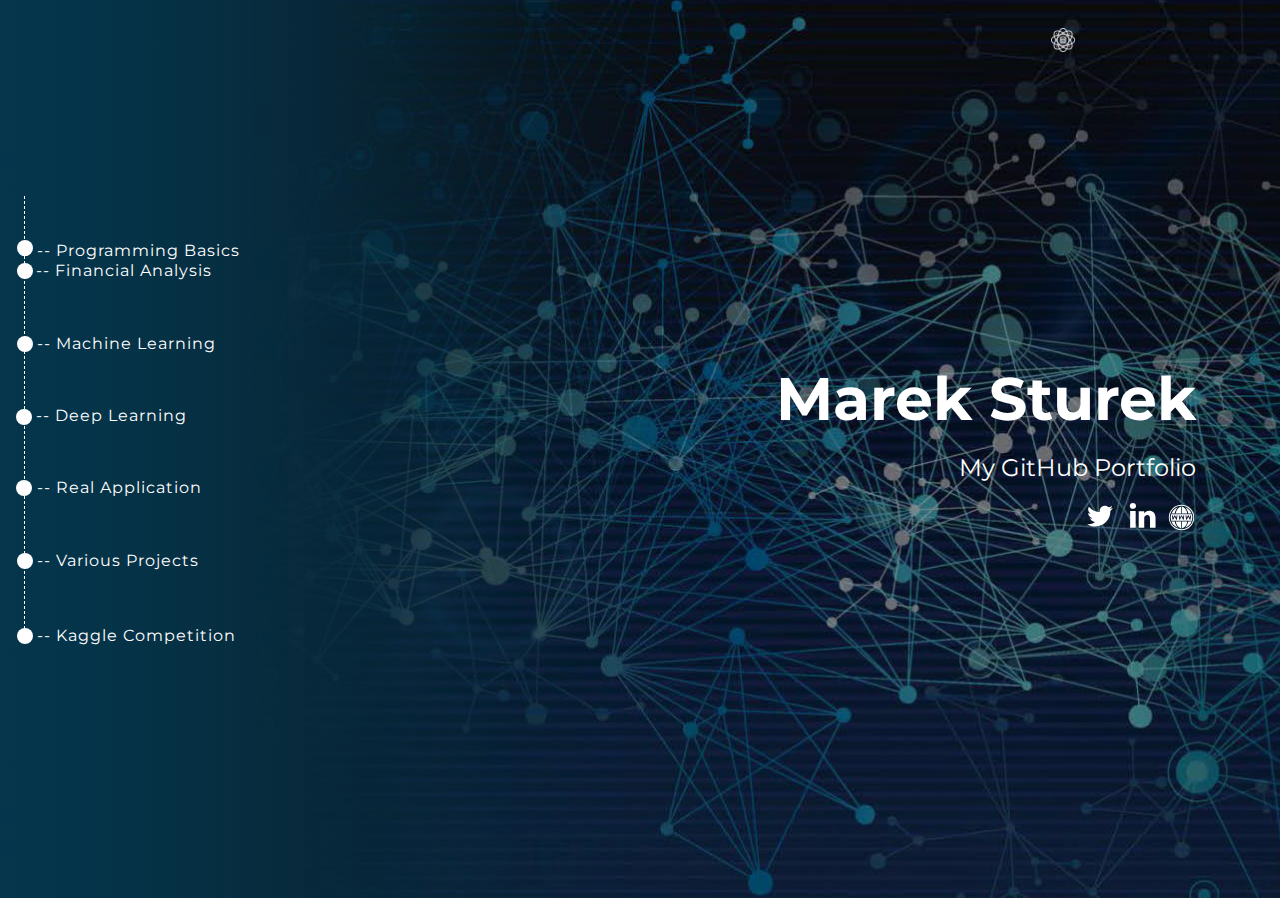
==== commit 9a6b8ff2: "Update Page-1.html" ====
--- a/Page-1.html
+++ b/Page-1.html
@@ -32,9 +32,9 @@
     <section class="u-clearfix u-image u-shading u-section-1" src="" id="sec-0c7f">
       <div class="u-clearfix u-sheet u-sheet-1">
         <div class="u-border-1 u-border-white u-line u-line-vertical u-line-1"></div>
+        <img src="images/ds.png" alt="" class="u-image u-image-default u-image-1" data-image-width="100" data-image-height="100" data-href="https://github.com/mareksturek/mareksturek.github.io/blob/master/mydsportfolio.pdf">
         <a href="https://github.com/mareksturek/programming-basics" class="u-btn u-button-style u-custom-font u-font-montserrat u-none u-btn-1">O -- Programming Basics</a>
         <div class="u-shape u-shape-circle u-white u-shape-1"></div>
-        <img src="images/ds.png" alt="" class="u-image u-image-default u-image-1" data-image-width="100" data-image-height="100" data-href="https://github.com/mareksturek/mareksturek.github.io/blob/master/mydsportfolio.pdf">
         <a href="https://github.com/mareksturek/financial-analysis" class="u-btn u-button-style u-custom-font u-font-montserrat u-none u-btn-2">O -- Financial Analysis</a>
         <div class="u-shape u-shape-circle u-white u-shape-2"></div>
         <a href="https://github.com/mareksturek/machine-learning" class="u-btn u-button-style u-custom-font u-font-montserrat u-none u-btn-3">O -- Machine Learning</a>
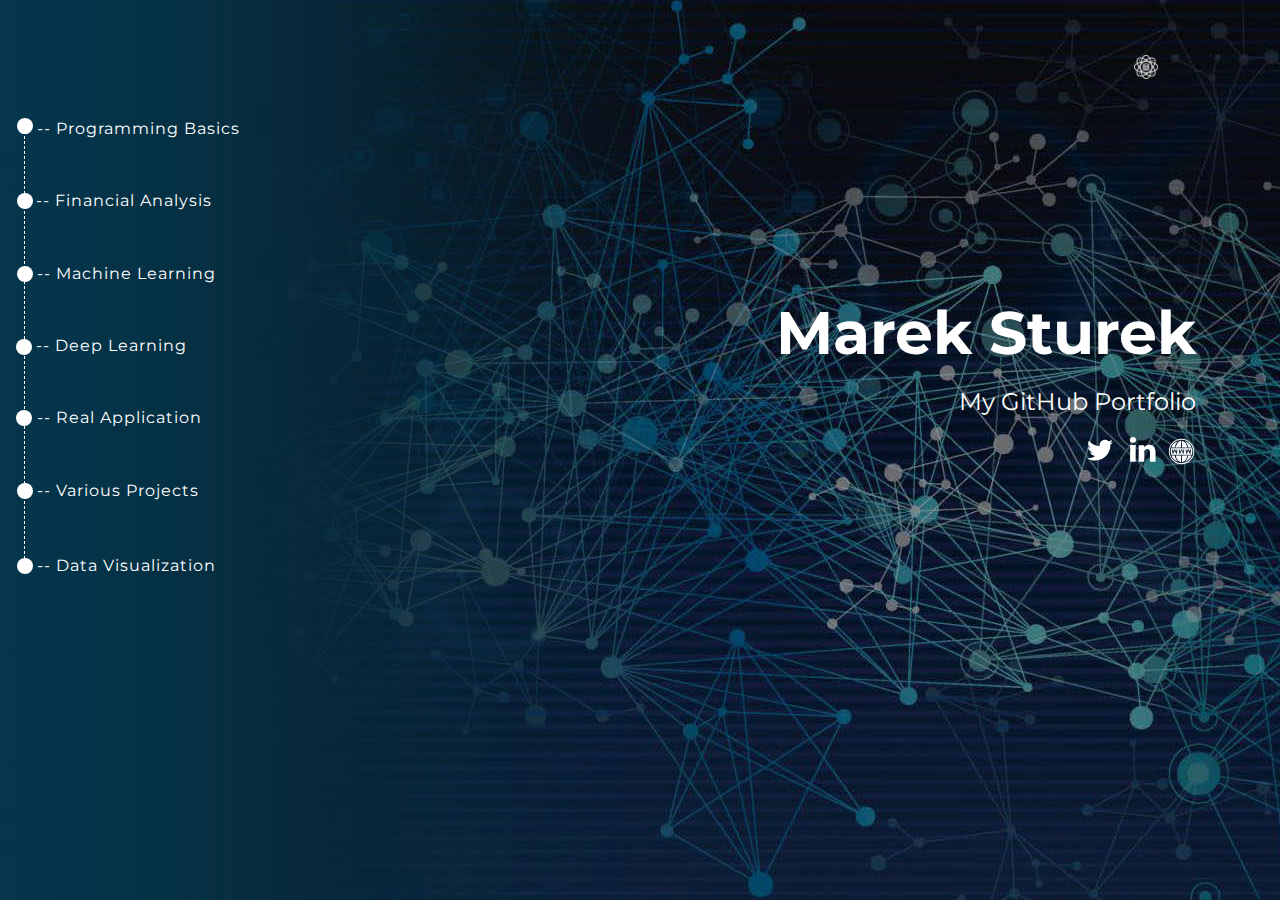
==== commit 04b3be00: "Update Page-1.html" ====
--- a/Page-1.html
+++ b/Page-1.html
@@ -11,7 +11,7 @@
 <link rel="stylesheet" href="Page-1.css" media="screen">
     <script class="u-script" type="text/javascript" src="jquery.js" defer=""></script>
     <script class="u-script" type="text/javascript" src="nicepage.js" defer=""></script>
-    <meta name="generator" content="Nicepage 2.28.1, nicepage.com">
+    <meta name="generator" content="Nicepage 2.29.5, nicepage.com">
     <link id="u-theme-google-font" rel="stylesheet" href="https://fonts.googleapis.com/css?family=Open+Sans:300,300i,400,400i,600,600i,700,700i,800,800i">
     <link id="u-page-google-font" rel="stylesheet" href="https://fonts.googleapis.com/css?family=Montserrat:100,100i,200,200i,300,300i,400,400i,500,500i,600,600i,700,700i,800,800i,900,900i">
     
@@ -55,7 +55,7 @@
         <div class="u-shape u-shape-circle u-white u-shape-6"></div>
         <a href="https://github.com/mareksturek/various-projects" class="u-btn u-button-style u-custom-font u-font-montserrat u-none u-btn-6">O -- Various Projects</a>
         <div class="u-shape u-shape-circle u-white u-shape-7"></div>
-        <a href="https://github.com/mareksturek/kaggle-competition" class="u-btn u-button-style u-custom-font u-font-montserrat u-none u-btn-7">O -- Kaggle Competition</a>
+        <a href="https://github.com/mareksturek/data-visualization" class="u-btn u-button-style u-custom-font u-font-montserrat u-none u-btn-7">O -- Data Visualization</a>
       </div>
     </section>
     
--- a/nicepage.css
+++ b/nicepage.css
@@ -4343,16 +4343,19 @@
 }
 .u-block-content > :first-child,
 .u-product-desc > :first-child,
+.u-product-tab-pane > :first-child,
 .u-post-content > :first-child {
   margin-top: 0;
 }
 .u-block-content > :last-child,
 .u-product-desc > :last-child,
+.u-product-tab-pane > :last-child,
 .u-post-content > :last-child {
   margin-bottom: 0;
 }
 .u-block-content p,
 .u-product-desc p,
+.u-product-tab-pane p,
 .u-post-content p {
   text-decoration: inherit !important;
   color: inherit !important;
@@ -15607,7 +15610,6 @@
 }
 .u-enable-responsive.u-offcanvas .u-sidenav {
   height: 100vh;
-  overflow: auto;
   transition: margin-left 500ms ease;
   border-top: none;
   border-bottom: none;
@@ -15630,7 +15632,6 @@
 }
 .u-enable-responsive:not(.u-offcanvas) .u-sidenav {
   display: none;
-  overflow: auto;
 }
 .u-enable-responsive:not(.u-offcanvas).open .u-sidenav {
   display: block;
@@ -15648,6 +15649,14 @@
 }
 .u-menu-overlay:not(.u-opacity) {
   opacity: 0;
+}
+.u-sidenav-overflow {
+  overflow: auto;
+  position: absolute !important;
+  top: 0;
+  bottom: 0;
+  right: 0;
+  left: 0;
 }
 .u-offcanvas-unshifted-left .u-body > *,
 .u-offcanvas-unshifted-left.u-body > * {
@@ -17246,6 +17255,7 @@
 .u-tab-link .u-icon > svg + img {
   position: absolute !important;
   left: 0 !important;
+  top: calc(49.5%);
   display: inline !important;
   padding: 0.5em !important;
   margin: 0 !important;
@@ -17257,7 +17267,6 @@
   width: 0 !important;
   height: 0 !important;
   line-height: 1 !important;
-  vertical-align: middle !important;
 }
 .u-login {
   display: table;
@@ -30749,23 +30758,79 @@
 
 
 /*end-variables sitestylecss*/
- .u-header {background-image: none}
-.u-header .u-sheet-1 {min-height: 80px}
-.u-header .u-image-1 {margin: 22px auto 0 0}
-.u-header .u-logo-image-1 {max-width: 64px; max-height: 64px}
-.u-header .u-menu-1 {margin: -32px 0 22px auto}
-.u-header .u-nav-1 {font-size: 1rem; letter-spacing: 0}
-.u-header .u-nav-2 {font-size: 1.25rem} 
-@media (max-width: 1199px){ .u-header .u-image-1 {width: 64px; height: 32px}
-.u-header .u-menu-1 {width: auto} }
-
-@media (max-width: 767px){ .u-header .u-image-1 {width: auto} }
-@media (max-width: 575px){ .u-header .u-image-1 {width: 64px} }
- .u-footer .u-sheet-1 {min-height: 120px} 
-@media (max-width: 1199px){ .u-footer .u-sheet-1 {min-height: 99px} }
-@media (max-width: 991px){ .u-footer .u-sheet-1 {min-height: 76px} }
-@media (max-width: 767px){ .u-footer .u-sheet-1 {min-height: 57px} }
-@media (max-width: 575px){ .u-footer .u-sheet-1 {min-height: 36px} }
+.u-header {
+  background-image: none;
+}
+
+.u-header .u-sheet-1 {
+  min-height: 80px;
+}
+
+.u-header .u-image-1 {
+  margin: 22px auto 0 0;
+}
+
+.u-header .u-logo-image-1 {
+  max-width: 64px;
+  max-height: 64px;
+}
+
+.u-header .u-menu-1 {
+  margin: -32px 0 22px auto;
+}
+
+.u-header .u-nav-1 {
+  font-size: 1rem;
+  letter-spacing: 0px;
+}
+
+.u-header .u-nav-2 {
+  font-size: 1.25rem;
+}
+@media (max-width: 1199px) {
+  .u-header .u-image-1 {
+    width: 64px;
+    height: 32px;
+  }
+
+  .u-header .u-menu-1 {
+    width: auto;
+  }
+}
+
+@media (max-width: 767px) {
+  .u-header .u-image-1 {
+    width: auto;
+  }
+}
+@media (max-width: 575px) {
+  .u-header .u-image-1 {
+    width: 64px;
+  }
+}
+.u-footer .u-sheet-1 {
+  min-height: 120px;
+}
+@media (max-width: 1199px) {
+  .u-footer .u-sheet-1 {
+    min-height: 99px;
+  }
+}
+@media (max-width: 991px) {
+  .u-footer .u-sheet-1 {
+    min-height: 76px;
+  }
+}
+@media (max-width: 767px) {
+  .u-footer .u-sheet-1 {
+    min-height: 57px;
+  }
+}
+@media (max-width: 575px) {
+  .u-footer .u-sheet-1 {
+    min-height: 36px;
+  }
+}
 
  /*begin-variables base-font-size*/ 
  html { font-size: 16px; }
--- a/Page-1.css
+++ b/Page-1.css
@@ -1,112 +1,570 @@
-.u-section-1 {background-image: linear-gradient(0deg, rgba(0,0,0,0.4), rgba(0,0,0,0.4)), url("images/Background.jpg"); background-position: 50% 50%}
-.u-section-1 .u-sheet-1 {min-height: 898px}
-.u-section-1 .u-line-1 {border-style: dashed; left: -46px; top: 196px; position: absolute; height: 438px; transform-origin: center top 0}
-.u-section-1 .u-btn-1 {border-style: none; font-size: 1rem; margin: 188px auto 0 -52px; padding: 0}
-.u-section-1 .u-shape-1 {width: 16px; height: 16px; margin: -22px auto 0 -53px}
-.u-section-1 .u-image-1 {width: 24px; height: 24px; margin: 28px 135px 0 auto}
-.u-section-1 .u-btn-2 {border-style: none; font-size: 1rem; margin: 4px auto 0 -53px; padding: 0}
-.u-section-1 .u-shape-2 {width: 16px; height: 16px; margin: -20px auto 0 -53px}
-.u-section-1 .u-btn-3 {border-style: none; font-size: 1rem; margin: 54px auto 0 -52px; padding: 0}
-.u-section-1 .u-shape-3 {width: 16px; height: 16px; margin: -19px auto 0 -53px}
-.u-section-1 .u-btn-4 {border-style: none; font-size: 1rem; margin: 53px auto 0 -53px; padding: 0}
-.u-section-1 .u-shape-4 {width: 16px; height: 16px; margin: -19px auto 0 -54px}
-.u-section-1 .u-text-1 {font-size: 3.75rem; margin: -59px 14px 0 378px}
-.u-section-1 .u-btn-5 {border-style: none; font-size: 1rem; margin: 45px auto 0 -52px; padding: 0}
-.u-section-1 .u-shape-5 {width: 16px; height: 16px; margin: -19px auto 0 -54px}
-.u-section-1 .u-text-2 {font-weight: 400; font-size: 1.5rem; margin: -42px 14px 0 451px}
-.u-section-1 .u-social-icons-1 {height: 32px; min-height: 16px; width: 74px; min-width: 42px; white-space: nowrap; margin: 17px 52px 0 auto}
-.u-section-1 .u-icon-1 {height: 100%}
-.u-section-1 .u-icon-2 {height: 100%}
-.u-section-1 .u-icon-3 {height: 29px; width: 29px; background-image: none; margin: -29px 14px 0 auto}
-.u-section-1 .u-shape-6 {width: 16px; height: 16px; margin: 21px auto 0 -53px}
-.u-section-1 .u-btn-6 {border-style: none; font-size: 1rem; margin: -19px auto 0 -52px; padding: 0}
-.u-section-1 .u-shape-7 {width: 16px; height: 16px; margin: 56px auto 0 -53px}
-.u-section-1 .u-btn-7 {border-style: none; font-size: 1rem; margin: -19px auto 60px -52px; padding: 0} 
-
-@media (max-width: 1199px){ .u-section-1 .u-sheet-1 {min-height: 740px}
-.u-section-1 .u-line-1 {left: -17px; top: 153px}
-.u-section-1 .u-btn-1 {margin-top: 148px; margin-left: -23px}
-.u-section-1 .u-shape-1 {margin-left: -24px}
-.u-section-1 .u-image-1 {margin-top: 26px; margin-right: 111px}
-.u-section-1 .u-btn-2 {margin-top: 6px; margin-left: -22px}
-.u-section-1 .u-shape-2 {margin-left: -24px}
-.u-section-1 .u-btn-3 {margin-top: 55px; margin-left: -23px}
-.u-section-1 .u-shape-3 {margin-top: -20px; margin-left: -24px}
-.u-section-1 .u-btn-4 {margin-top: 54px; margin-left: -23px}
-.u-section-1 .u-shape-4 {margin-top: -18px; margin-left: -25px}
-.u-section-1 .u-text-1 {width: auto; margin-top: -70px; margin-right: 35px; margin-left: 411px}
-.u-section-1 .u-btn-5 {margin-top: 55px; margin-left: -23px}
-.u-section-1 .u-shape-5 {margin-top: -17px; margin-left: -25px}
-.u-section-1 .u-text-2 {width: auto; margin-top: -59px; margin-right: 35px; margin-left: 334px}
-.u-section-1 .u-social-icons-1 {margin-top: 21px; margin-right: 69px}
-.u-section-1 .u-icon-3 {margin-right: 33px}
-.u-section-1 .u-shape-6 {margin-top: 33px; margin-left: -24px}
-.u-section-1 .u-btn-6 {margin-left: -21px}
-.u-section-1 .u-shape-7 {margin-top: 51px; margin-left: -25px}
-.u-section-1 .u-btn-7 {margin-top: -17px; margin-left: -23px} }
-
-@media (max-width: 991px){ .u-section-1 .u-sheet-1 {min-height: 653px}
-.u-section-1 .u-line-1 {left: -13px; top: 72px; margin-right: 732px}
-.u-section-1 .u-btn-1 {margin-top: 67px; margin-left: -19px}
-.u-section-1 .u-shape-1 {margin-top: -17px; margin-left: -20px}
-.u-section-1 .u-image-1 {margin-top: 74px; margin-right: 46px}
-.u-section-1 .u-btn-2 {margin-top: -46px; margin-left: -19px}
-.u-section-1 .u-shape-2 {margin-left: -21px}
-.u-section-1 .u-btn-3 {margin-left: -19px}
-.u-section-1 .u-shape-3 {margin-left: -20px}
-.u-section-1 .u-btn-4 {margin-left: -19px}
-.u-section-1 .u-shape-4 {margin-left: -21px}
-.u-section-1 .u-text-1 {margin-top: -59px; margin-right: 7px; margin-left: 277px}
-.u-section-1 .u-btn-5 {margin-top: 45px; margin-left: -19px}
-.u-section-1 .u-shape-5 {margin-top: -18px; margin-left: -20px}
-.u-section-1 .u-text-2 {margin-top: -52px; margin-right: 7px; margin-left: 375px}
-.u-section-1 .u-social-icons-1 {margin-top: 11px; margin-right: 46px}
-.u-section-1 .u-icon-3 {margin-right: 7px}
-.u-section-1 .u-shape-6 {margin-top: 36px; margin-left: -20px}
-.u-section-1 .u-btn-6 {margin-left: -19px}
-.u-section-1 .u-shape-7 {margin-top: 53px; margin-left: -20px}
-.u-section-1 .u-btn-7 {margin-top: -19px; margin-left: -19px} }
-
-@media (max-width: 767px){ .u-section-1 .u-sheet-1 {min-height: 859px}
-.u-section-1 .u-line-1 {left: -19px; top: 112px; height: 585px; margin-right: 552px}
-.u-section-1 .u-btn-1 {margin-top: 109px; margin-left: -25px}
-.u-section-1 .u-shape-1 {margin-top: -22px; margin-left: -26px}
-.u-section-1 .u-image-1 {margin-top: 161px; margin-right: 56px}
-.u-section-1 .u-btn-2 {margin-top: -129px; margin-left: -26px}
-.u-section-1 .u-shape-2 {margin-top: -19px; margin-left: -26px}
-.u-section-1 .u-btn-3 {margin-top: 53px; margin-left: -25px}
-.u-section-1 .u-shape-3 {margin-top: -19px; margin-left: -26px}
-.u-section-1 .u-btn-4 {margin-top: 53px; margin-left: -26px}
-.u-section-1 .u-shape-4 {margin-top: -21px; margin-left: -27px}
-.u-section-1 .u-text-1 {margin-top: 49px; margin-right: 11px; margin-left: 46px}
-.u-section-1 .u-btn-5 {margin-top: 81px; margin-left: -25px}
-.u-section-1 .u-shape-5 {margin-top: -19px; margin-left: -27px}
-.u-section-1 .u-text-2 {margin-top: -91px; margin-right: 11px; margin-left: -11px}
-.u-section-1 .u-social-icons-1 {margin-top: 14px}
-.u-section-1 .u-icon-3 {margin-right: 6px}
-.u-section-1 .u-shape-6 {margin-top: 75px; margin-left: -27px}
-.u-section-1 .u-btn-6 {margin-left: -23px}
-.u-section-1 .u-shape-7 {margin-top: 52px; margin-left: -27px}
-.u-section-1 .u-btn-7 {margin-left: -26px} }
-
-@media (max-width: 575px){ .u-section-1 .u-sheet-1 {min-height: 899px}
-.u-section-1 .u-line-1 {left: -24px; top: 88px; height: 555px; margin-right: 352px}
-.u-section-1 .u-btn-1 {margin-top: 85px; margin-left: -29px}
-.u-section-1 .u-shape-1 {margin-top: -19px; margin-left: -31px}
-.u-section-1 .u-image-1 {margin-top: 125px; margin-right: 12px}
-.u-section-1 .u-btn-2 {margin-top: -100px; margin-left: -29px}
-.u-section-1 .u-shape-2 {margin-top: -20px; margin-left: -31px}
-.u-section-1 .u-btn-3 {margin-top: 50px; margin-left: -30px}
-.u-section-1 .u-shape-3 {margin-top: -20px; margin-left: -31px}
-.u-section-1 .u-btn-4 {margin-top: 52px; margin-left: -31px}
-.u-section-1 .u-shape-4 {margin-top: -20px; margin-left: -32px}
-.u-section-1 .u-text-1 {font-size: 2.25rem; margin-top: 37px; margin-left: 7px; margin-right: 7px}
-.u-section-1 .u-btn-5 {margin-top: 105px; margin-left: -31px}
-.u-section-1 .u-shape-5 {margin-top: -20px; margin-left: -32px}
-.u-section-1 .u-text-2 {font-size: 1.25rem; margin-top: -109px; margin-right: 7px; margin-left: -7px}
-.u-section-1 .u-social-icons-1 {margin-top: 13px; margin-right: 42px}
-.u-section-1 .u-icon-3 {margin-right: auto; margin-left: 305px}
-.u-section-1 .u-shape-6 {margin-top: 91px; margin-left: -31px}
-.u-section-1 .u-btn-6 {margin-left: -31px}
-.u-section-1 .u-shape-7 {margin-top: 56px; margin-left: -32px}
-.u-section-1 .u-btn-7 {margin-left: -29px} }+.u-section-1 {
+  background-image: linear-gradient(0deg, rgba(0,0,0,0.4), rgba(0,0,0,0.4)), url("images/Background.jpg");
+  background-position: 50% 50%;
+}
+
+.u-section-1 .u-sheet-1 {
+  min-height: 100vh;
+}
+
+.u-section-1 .u-line-1 {
+  border-style: dashed;
+  left: -46px;
+  top: 126px;
+  position: absolute;
+  height: 438px;
+  transform-origin: center top 0;
+}
+
+.u-section-1 .u-image-1 {
+  width: 24px;
+  height: 24px;
+  margin: 55px 52px 0 auto;
+}
+
+.u-section-1 .u-btn-1 {
+  border-style: none;
+  font-size: 1rem;
+  margin: 39px auto 0 -52px;
+  padding: 0;
+}
+
+.u-section-1 .u-shape-1 {
+  width: 16px;
+  height: 16px;
+  margin: -22px auto 0 -53px;
+}
+
+.u-section-1 .u-btn-2 {
+  border-style: none;
+  font-size: 1rem;
+  margin: 56px auto 0 -53px;
+  padding: 0;
+}
+
+.u-section-1 .u-shape-2 {
+  width: 16px;
+  height: 16px;
+  margin: -20px auto 0 -53px;
+}
+
+.u-section-1 .u-btn-3 {
+  border-style: none;
+  font-size: 1rem;
+  margin: 54px auto 0 -52px;
+  padding: 0;
+}
+
+.u-section-1 .u-shape-3 {
+  width: 16px;
+  height: 16px;
+  margin: -19px auto 0 -53px;
+}
+
+.u-section-1 .u-btn-4 {
+  border-style: none;
+  font-size: 1rem;
+  margin: 53px auto 0 -53px;
+  padding: 0;
+}
+
+.u-section-1 .u-shape-4 {
+  width: 16px;
+  height: 16px;
+  margin: -19px auto 0 -54px;
+}
+
+.u-section-1 .u-text-1 {
+  font-size: 3.75rem;
+  margin: -55px 14px 0 378px;
+}
+
+.u-section-1 .u-btn-5 {
+  border-style: none;
+  font-size: 1rem;
+  margin: 41px auto 0 -52px;
+  padding: 0;
+}
+
+.u-section-1 .u-shape-5 {
+  width: 16px;
+  height: 16px;
+  margin: -19px auto 0 -54px;
+}
+
+.u-section-1 .u-text-2 {
+  font-weight: 400;
+  font-size: 1.5rem;
+  margin: -38px 14px 0 451px;
+}
+
+.u-section-1 .u-social-icons-1 {
+  height: 32px;
+  min-height: 16px;
+  width: 74px;
+  min-width: 42px;
+  white-space: nowrap;
+  margin: 17px 52px 0 auto;
+}
+
+.u-section-1 .u-icon-1 {
+  height: 100%;
+}
+
+.u-section-1 .u-icon-2 {
+  height: 100%;
+}
+
+.u-section-1 .u-icon-3 {
+  height: 29px;
+  width: 29px;
+  background-image: none;
+  margin: -29px 14px 0 auto;
+}
+
+.u-section-1 .u-shape-6 {
+  width: 16px;
+  height: 16px;
+  margin: 17px auto 0 -53px;
+}
+
+.u-section-1 .u-btn-6 {
+  border-style: none;
+  font-size: 1rem;
+  margin: -19px auto 0 -52px;
+  padding: 0;
+}
+
+.u-section-1 .u-shape-7 {
+  width: 16px;
+  height: 16px;
+  margin: 56px auto 0 -53px;
+}
+
+.u-section-1 .u-btn-7 {
+  border-style: none;
+  font-size: 1rem;
+  margin: -19px auto 60px -52px;
+  padding: 0;
+}
+
+@media (max-width: 1199px) {
+  .u-section-1 .u-line-1 {
+    left: -17px;
+    top: 153px;
+  }
+
+  .u-section-1 .u-image-1 {
+    margin-top: 48px;
+    margin-right: 69px;
+  }
+
+  .u-section-1 .u-btn-1 {
+    margin-top: 76px;
+    margin-left: -23px;
+  }
+
+  .u-section-1 .u-shape-1 {
+    margin-left: -24px;
+  }
+
+  .u-section-1 .u-btn-2 {
+    margin-left: -22px;
+  }
+
+  .u-section-1 .u-shape-2 {
+    margin-left: -24px;
+  }
+
+  .u-section-1 .u-btn-3 {
+    margin-top: 55px;
+    margin-left: -23px;
+  }
+
+  .u-section-1 .u-shape-3 {
+    margin-top: -20px;
+    margin-left: -24px;
+  }
+
+  .u-section-1 .u-btn-4 {
+    margin-top: 54px;
+    margin-left: -23px;
+  }
+
+  .u-section-1 .u-shape-4 {
+    margin-top: -18px;
+    margin-left: -25px;
+  }
+
+  .u-section-1 .u-text-1 {
+    width: auto;
+    margin-top: -70px;
+    margin-right: 35px;
+    margin-left: 411px;
+  }
+
+  .u-section-1 .u-btn-5 {
+    margin-top: 55px;
+    margin-left: -23px;
+  }
+
+  .u-section-1 .u-shape-5 {
+    margin-top: -17px;
+    margin-left: -25px;
+  }
+
+  .u-section-1 .u-text-2 {
+    width: auto;
+    margin-top: -59px;
+    margin-right: 35px;
+    margin-left: 334px;
+  }
+
+  .u-section-1 .u-social-icons-1 {
+    margin-top: 21px;
+    margin-right: 69px;
+  }
+
+  .u-section-1 .u-icon-3 {
+    margin-right: 33px;
+  }
+
+  .u-section-1 .u-shape-6 {
+    margin-top: 33px;
+    margin-left: -24px;
+  }
+
+  .u-section-1 .u-btn-6 {
+    margin-left: -21px;
+  }
+
+  .u-section-1 .u-shape-7 {
+    margin-top: 51px;
+    margin-left: -25px;
+  }
+
+  .u-section-1 .u-btn-7 {
+    margin-top: -17px;
+    margin-left: -23px;
+  }
+}
+
+@media (max-width: 991px) {
+  .u-section-1 .u-sheet-1 {
+    min-height: 653px;
+  }
+
+  .u-section-1 .u-line-1 {
+    left: -13px;
+    top: 72px;
+    margin-right: 732px;
+  }
+
+  .u-section-1 .u-image-1 {
+    margin-top: 51px;
+    margin-right: 164px;
+  }
+
+  .u-section-1 .u-btn-1 {
+    margin-top: -8px;
+    margin-left: -19px;
+  }
+
+  .u-section-1 .u-shape-1 {
+    margin-top: -17px;
+    margin-left: -20px;
+  }
+
+  .u-section-1 .u-btn-2 {
+    margin-top: 52px;
+    margin-left: -19px;
+  }
+
+  .u-section-1 .u-shape-2 {
+    margin-left: -21px;
+  }
+
+  .u-section-1 .u-btn-3 {
+    margin-left: -19px;
+  }
+
+  .u-section-1 .u-shape-3 {
+    margin-left: -20px;
+  }
+
+  .u-section-1 .u-btn-4 {
+    margin-left: -19px;
+  }
+
+  .u-section-1 .u-shape-4 {
+    margin-left: -21px;
+  }
+
+  .u-section-1 .u-text-1 {
+    margin-top: -55px;
+    margin-right: 7px;
+    margin-left: 277px;
+  }
+
+  .u-section-1 .u-btn-5 {
+    margin-top: 41px;
+    margin-left: -19px;
+  }
+
+  .u-section-1 .u-shape-5 {
+    margin-top: -18px;
+    margin-left: -20px;
+  }
+
+  .u-section-1 .u-text-2 {
+    margin-top: -52px;
+    margin-right: 7px;
+    margin-left: 375px;
+  }
+
+  .u-section-1 .u-social-icons-1 {
+    margin-top: 11px;
+    margin-right: 46px;
+  }
+
+  .u-section-1 .u-icon-3 {
+    margin-right: 7px;
+  }
+
+  .u-section-1 .u-shape-6 {
+    margin-top: 36px;
+    margin-left: -20px;
+  }
+
+  .u-section-1 .u-btn-6 {
+    margin-left: -19px;
+  }
+
+  .u-section-1 .u-shape-7 {
+    margin-top: 53px;
+    margin-left: -20px;
+  }
+
+  .u-section-1 .u-btn-7 {
+    margin-top: -19px;
+    margin-left: -19px;
+  }
+}
+
+@media (max-width: 767px) {
+  .u-section-1 .u-sheet-1 {
+    min-height: 859px;
+  }
+
+  .u-section-1 .u-line-1 {
+    left: -4px;
+    top: 112px;
+    height: 585px;
+    margin-right: 552px;
+  }
+
+  .u-section-1 .u-image-1 {
+    margin-top: 78px;
+    margin-right: 55px;
+  }
+
+  .u-section-1 .u-btn-1 {
+    margin-top: 7px;
+    margin-left: -10px;
+  }
+
+  .u-section-1 .u-shape-1 {
+    margin-top: -22px;
+    margin-left: -11px;
+  }
+
+  .u-section-1 .u-btn-2 {
+    margin-top: 56px;
+    margin-left: -11px;
+  }
+
+  .u-section-1 .u-shape-2 {
+    margin-top: -19px;
+    margin-left: -11px;
+  }
+
+  .u-section-1 .u-btn-3 {
+    margin-top: 53px;
+    margin-left: -10px;
+  }
+
+  .u-section-1 .u-shape-3 {
+    margin-top: -19px;
+    margin-left: -11px;
+  }
+
+  .u-section-1 .u-btn-4 {
+    margin-top: 53px;
+    margin-left: -11px;
+  }
+
+  .u-section-1 .u-shape-4 {
+    margin-top: -21px;
+    margin-left: -12px;
+  }
+
+  .u-section-1 .u-text-1 {
+    margin-top: 49px;
+    margin-right: 11px;
+    margin-left: 46px;
+  }
+
+  .u-section-1 .u-btn-5 {
+    margin-top: 81px;
+    margin-left: -10px;
+  }
+
+  .u-section-1 .u-shape-5 {
+    margin-top: -19px;
+    margin-left: -12px;
+  }
+
+  .u-section-1 .u-text-2 {
+    margin-top: -89px;
+    margin-right: 11px;
+    margin-left: 230px;
+  }
+
+  .u-section-1 .u-social-icons-1 {
+    margin-top: 12px;
+    margin-right: auto;
+    margin-left: 420px;
+  }
+
+  .u-section-1 .u-icon-3 {
+    margin-right: 6px;
+  }
+
+  .u-section-1 .u-shape-6 {
+    margin-top: 75px;
+    margin-left: -12px;
+  }
+
+  .u-section-1 .u-btn-6 {
+    margin-left: -8px;
+  }
+
+  .u-section-1 .u-shape-7 {
+    margin-top: 52px;
+    margin-left: -12px;
+  }
+
+  .u-section-1 .u-btn-7 {
+    margin-left: -11px;
+  }
+}
+
+@media (max-width: 575px) {
+  .u-section-1 .u-sheet-1 {
+    min-height: 899px;
+  }
+
+  .u-section-1 .u-line-1 {
+    left: -7px;
+    top: 86px;
+    height: 555px;
+    margin-right: 352px;
+  }
+
+  .u-section-1 .u-image-1 {
+    margin-top: 141px;
+    margin-right: 12px;
+  }
+
+  .u-section-1 .u-btn-1 {
+    margin-top: -82px;
+    margin-left: -12px;
+  }
+
+  .u-section-1 .u-shape-1 {
+    margin-top: -19px;
+    margin-left: -14px;
+  }
+
+  .u-section-1 .u-btn-2 {
+    margin-top: 49px;
+    margin-left: -12px;
+  }
+
+  .u-section-1 .u-shape-2 {
+    margin-top: -20px;
+    margin-left: -14px;
+  }
+
+  .u-section-1 .u-btn-3 {
+    margin-top: 50px;
+    margin-left: -13px;
+  }
+
+  .u-section-1 .u-shape-3 {
+    margin-top: -20px;
+    margin-left: -14px;
+  }
+
+  .u-section-1 .u-btn-4 {
+    margin-top: 52px;
+    margin-left: -14px;
+  }
+
+  .u-section-1 .u-shape-4 {
+    margin-top: -20px;
+    margin-left: -15px;
+  }
+
+  .u-section-1 .u-text-1 {
+    font-size: 2.25rem;
+    margin-top: 43px;
+    margin-right: -4px;
+    margin-left: 58px;
+  }
+
+  .u-section-1 .u-btn-5 {
+    margin-top: 99px;
+    margin-left: -14px;
+  }
+
+  .u-section-1 .u-shape-5 {
+    margin-top: -20px;
+    margin-left: -15px;
+  }
+
+  .u-section-1 .u-text-2 {
+    font-size: 1.25rem;
+    margin-top: -105px;
+    margin-right: -4px;
+    margin-left: 131px;
+  }
+
+  .u-section-1 .u-social-icons-1 {
+    margin-top: 8px;
+    margin-right: 30px;
+    margin-left: auto;
+  }
+
+  .u-section-1 .u-icon-3 {
+    margin-right: -5px;
+  }
+
+  .u-section-1 .u-shape-6 {
+    margin-top: 92px;
+    margin-left: -14px;
+  }
+
+  .u-section-1 .u-btn-6 {
+    margin-left: -14px;
+  }
+
+  .u-section-1 .u-shape-7 {
+    margin-top: 56px;
+    margin-left: -15px;
+  }
+
+  .u-section-1 .u-btn-7 {
+    margin-left: -12px;
+  }
+}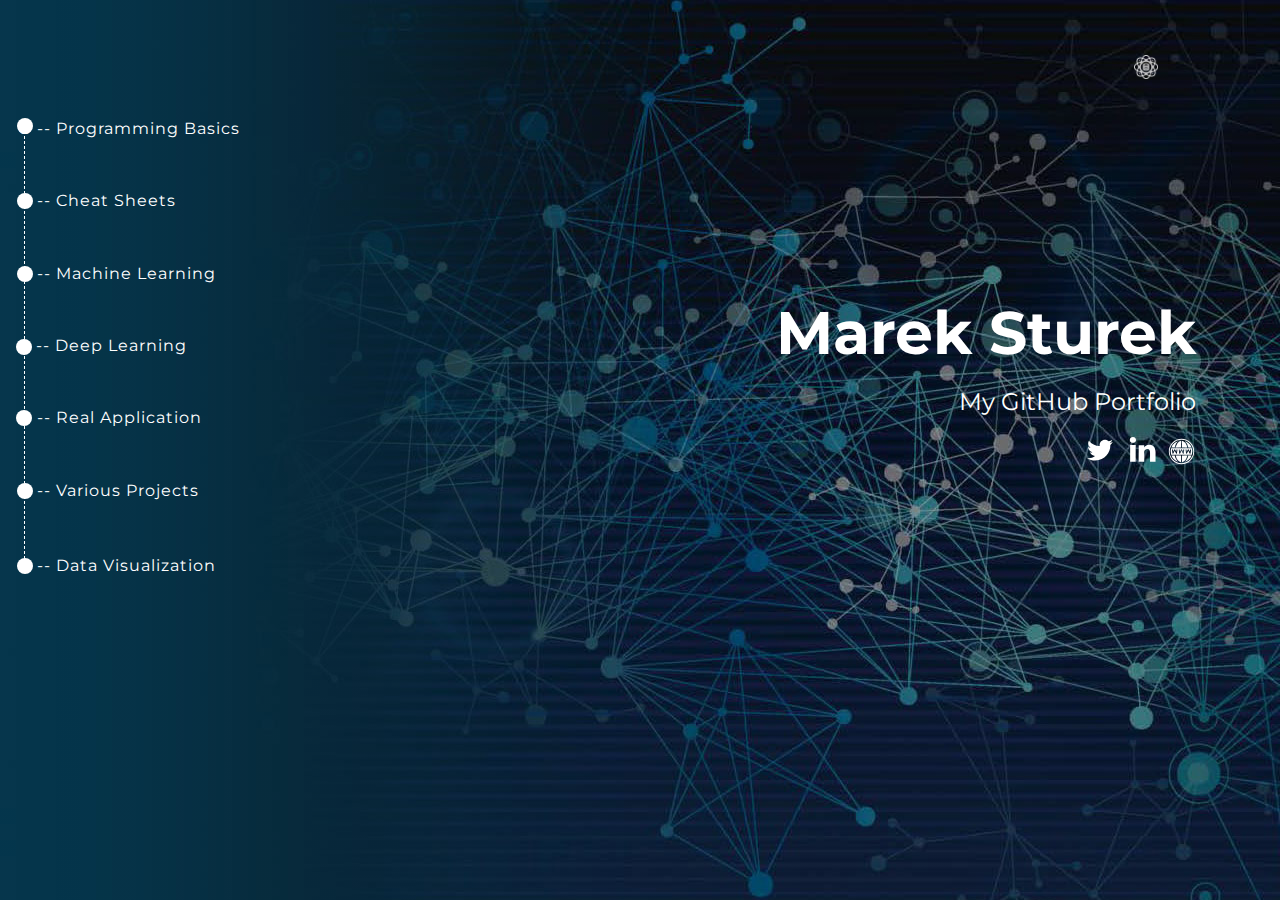
==== commit e79dd4a0: "Update Page-1.html" ====
--- a/Page-1.html
+++ b/Page-1.html
@@ -35,7 +35,7 @@
         <img src="images/ds.png" alt="" class="u-image u-image-default u-image-1" data-image-width="100" data-image-height="100" data-href="https://github.com/mareksturek/mareksturek.github.io/blob/master/mydsportfolio.pdf">
         <a href="https://github.com/mareksturek/programming-basics" class="u-btn u-button-style u-custom-font u-font-montserrat u-none u-btn-1">O -- Programming Basics</a>
         <div class="u-shape u-shape-circle u-white u-shape-1"></div>
-        <a href="https://github.com/mareksturek/financial-analysis" class="u-btn u-button-style u-custom-font u-font-montserrat u-none u-btn-2">O -- Financial Analysis</a>
+        <a href="https://github.com/mareksturek/cheat-sheets" class="u-btn u-button-style u-custom-font u-font-montserrat u-none u-btn-2">O -- Cheat Sheets</a>
         <div class="u-shape u-shape-circle u-white u-shape-2"></div>
         <a href="https://github.com/mareksturek/machine-learning" class="u-btn u-button-style u-custom-font u-font-montserrat u-none u-btn-3">O -- Machine Learning</a>
         <div class="u-shape u-shape-circle u-white u-shape-3"></div>
--- a/Page-1.css
+++ b/Page-1.css
@@ -38,7 +38,7 @@
 .u-section-1 .u-btn-2 {
   border-style: none;
   font-size: 1rem;
-  margin: 56px auto 0 -53px;
+  margin: 56px auto 0 -52px;
   padding: 0;
 }
 
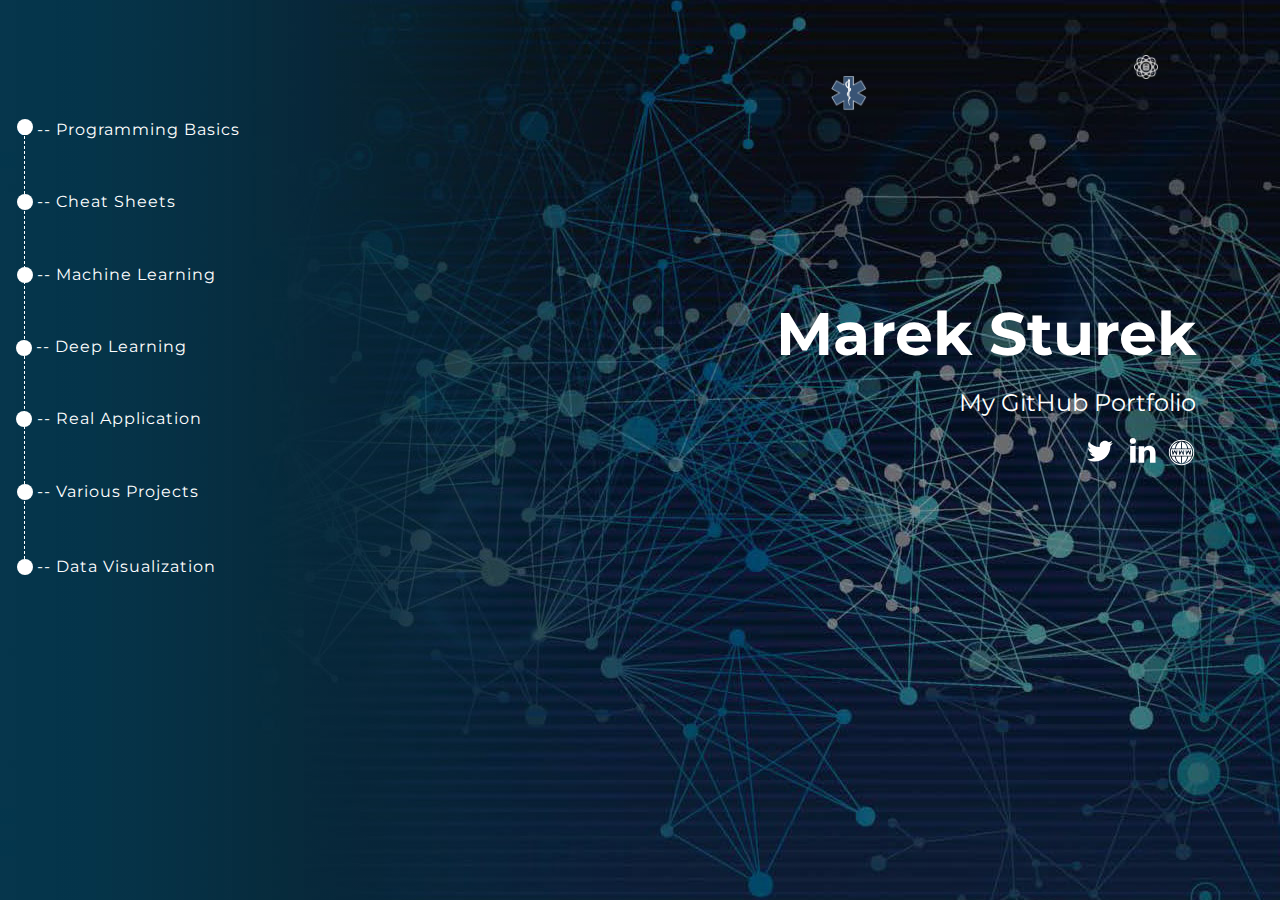
==== commit cbf20643: "Update Page-1.html" ====
--- a/Page-1.html
+++ b/Page-1.html
@@ -33,6 +33,7 @@
       <div class="u-clearfix u-sheet u-sheet-1">
         <div class="u-border-1 u-border-white u-line u-line-vertical u-line-1"></div>
         <img src="images/ds.png" alt="" class="u-image u-image-default u-image-1" data-image-width="100" data-image-height="100" data-href="https://github.com/mareksturek/mareksturek.github.io/blob/master/mydsportfolio.pdf">
+        <img src="images/healthcare.png" alt="" class="u-image u-image-default u-image-2" data-href="https://github.com/mareksturek/lectures-related">
         <a href="https://github.com/mareksturek/programming-basics" class="u-btn u-button-style u-custom-font u-font-montserrat u-none u-btn-1">O -- Programming Basics</a>
         <div class="u-shape u-shape-circle u-white u-shape-1"></div>
         <a href="https://github.com/mareksturek/cheat-sheets" class="u-btn u-button-style u-custom-font u-font-montserrat u-none u-btn-2">O -- Cheat Sheets</a>
--- a/Page-1.css
+++ b/Page-1.css
@@ -22,10 +22,16 @@
   margin: 55px 52px 0 auto;
 }
 
+.u-section-1 .u-image-2 {
+  width: 36px;
+  height: 36px;
+  margin: -4px 343px 0 auto;
+}
+
 .u-section-1 .u-btn-1 {
   border-style: none;
   font-size: 1rem;
-  margin: 39px auto 0 -52px;
+  margin: 8px auto 0 -52px;
   padding: 0;
 }
 
@@ -159,6 +165,11 @@
     margin-right: 69px;
   }
 
+  .u-section-1 .u-image-2 {
+    margin-top: -24px;
+    margin-right: 229px;
+  }
+
   .u-section-1 .u-btn-1 {
     margin-top: 76px;
     margin-left: -23px;
@@ -250,10 +261,6 @@
 }
 
 @media (max-width: 991px) {
-  .u-section-1 .u-sheet-1 {
-    min-height: 653px;
-  }
-
   .u-section-1 .u-line-1 {
     left: -13px;
     top: 72px;
@@ -265,8 +272,13 @@
     margin-right: 164px;
   }
 
+  .u-section-1 .u-image-2 {
+    margin-top: 39px;
+    margin-right: 200px;
+  }
+
   .u-section-1 .u-btn-1 {
-    margin-top: -8px;
+    margin-top: -71px;
     margin-left: -19px;
   }
 
@@ -353,7 +365,7 @@
 
 @media (max-width: 767px) {
   .u-section-1 .u-sheet-1 {
-    min-height: 859px;
+    min-height: 777px;
   }
 
   .u-section-1 .u-line-1 {
@@ -368,8 +380,13 @@
     margin-right: 55px;
   }
 
+  .u-section-1 .u-image-2 {
+    margin-top: 27px;
+    margin-right: 123px;
+  }
+
   .u-section-1 .u-btn-1 {
-    margin-top: 7px;
+    margin-top: -44px;
     margin-left: -10px;
   }
 
@@ -461,7 +478,7 @@
 
 @media (max-width: 575px) {
   .u-section-1 .u-sheet-1 {
-    min-height: 899px;
+    min-height: 723px;
   }
 
   .u-section-1 .u-line-1 {
@@ -472,12 +489,17 @@
   }
 
   .u-section-1 .u-image-1 {
-    margin-top: 141px;
-    margin-right: 12px;
+    margin-top: 144px;
+    margin-right: 72px;
+  }
+
+  .u-section-1 .u-image-2 {
+    margin-top: -90px;
+    margin-right: 30px;
   }
 
   .u-section-1 .u-btn-1 {
-    margin-top: -82px;
+    margin-top: -19px;
     margin-left: -12px;
   }
 
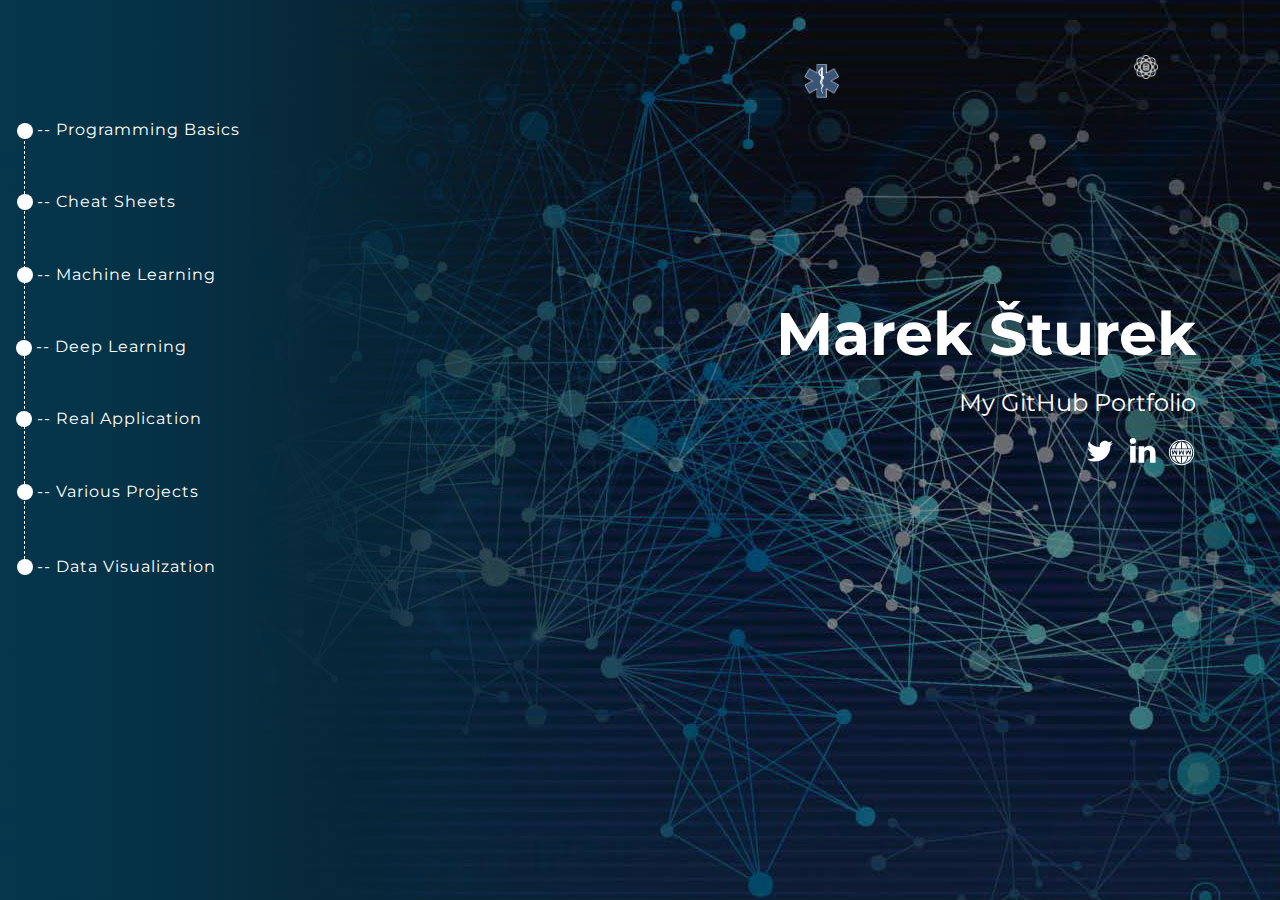
==== commit 8ef965e5: "Update Page-1.html" ====
--- a/Page-1.html
+++ b/Page-1.html
@@ -42,7 +42,7 @@
         <div class="u-shape u-shape-circle u-white u-shape-3"></div>
         <a href="https://github.com/mareksturek/deep-learning" class="u-btn u-button-style u-custom-font u-font-montserrat u-none u-btn-4">O -- Deep Learning</a>
         <div class="u-shape u-shape-circle u-white u-shape-4"></div>
-        <h1 class="u-align-right u-custom-font u-font-montserrat u-text u-title u-text-1">Marek Sturek</h1>
+        <h1 class="u-align-right u-custom-font u-font-montserrat u-text u-title u-text-1">Marek Šturek</h1>
         <a href="https://github.com/mareksturek/real-application" class="u-btn u-button-style u-custom-font u-font-montserrat u-none u-btn-5">O -- Real Application</a>
         <div class="u-shape u-shape-circle u-white u-shape-5"></div>
         <h2 class="u-align-right u-custom-font u-font-montserrat u-text u-text-2">My GitHub Portfolio</h2>
--- a/nicepage.css
+++ b/nicepage.css
@@ -30805,7 +30805,7 @@
 }
 @media (max-width: 575px) {
   .u-header .u-image-1 {
-    width: 64px;
+    width: auto;
   }
 }
 .u-footer .u-sheet-1 {
--- a/Page-1.css
+++ b/Page-1.css
@@ -25,26 +25,26 @@
 .u-section-1 .u-image-2 {
   width: 36px;
   height: 36px;
-  margin: -4px 343px 0 auto;
+  margin: -16px 370px 0 auto;
 }
 
 .u-section-1 .u-btn-1 {
   border-style: none;
   font-size: 1rem;
-  margin: 8px auto 0 -52px;
+  margin: 20px auto 0 -52px;
   padding: 0;
 }
 
 .u-section-1 .u-shape-1 {
   width: 16px;
   height: 16px;
-  margin: -22px auto 0 -53px;
+  margin: -18px auto 0 -53px;
 }
 
 .u-section-1 .u-btn-2 {
   border-style: none;
   font-size: 1rem;
-  margin: 56px auto 0 -52px;
+  margin: 52px auto 0 -52px;
   padding: 0;
 }
 
@@ -157,7 +157,9 @@
 @media (max-width: 1199px) {
   .u-section-1 .u-line-1 {
     left: -17px;
-    top: 153px;
+    top: 166px;
+    height: 425px;
+    transform-origin: center bottom 0px;
   }
 
   .u-section-1 .u-image-1 {
@@ -263,8 +265,7 @@
 @media (max-width: 991px) {
   .u-section-1 .u-line-1 {
     left: -13px;
-    top: 72px;
-    margin-right: 732px;
+    top: 95px;
   }
 
   .u-section-1 .u-image-1 {
@@ -288,7 +289,6 @@
   }
 
   .u-section-1 .u-btn-2 {
-    margin-top: 52px;
     margin-left: -19px;
   }
 
@@ -370,9 +370,8 @@
 
   .u-section-1 .u-line-1 {
     left: -4px;
-    top: 112px;
-    height: 585px;
-    margin-right: 552px;
+    top: 128px;
+    height: 569px;
   }
 
   .u-section-1 .u-image-1 {
@@ -391,12 +390,11 @@
   }
 
   .u-section-1 .u-shape-1 {
-    margin-top: -22px;
+    margin-top: -18px;
     margin-left: -11px;
   }
 
   .u-section-1 .u-btn-2 {
-    margin-top: 56px;
     margin-left: -11px;
   }
 
@@ -483,9 +481,8 @@
 
   .u-section-1 .u-line-1 {
     left: -7px;
-    top: 86px;
-    height: 555px;
-    margin-right: 352px;
+    top: 108px;
+    height: 533px;
   }
 
   .u-section-1 .u-image-1 {
